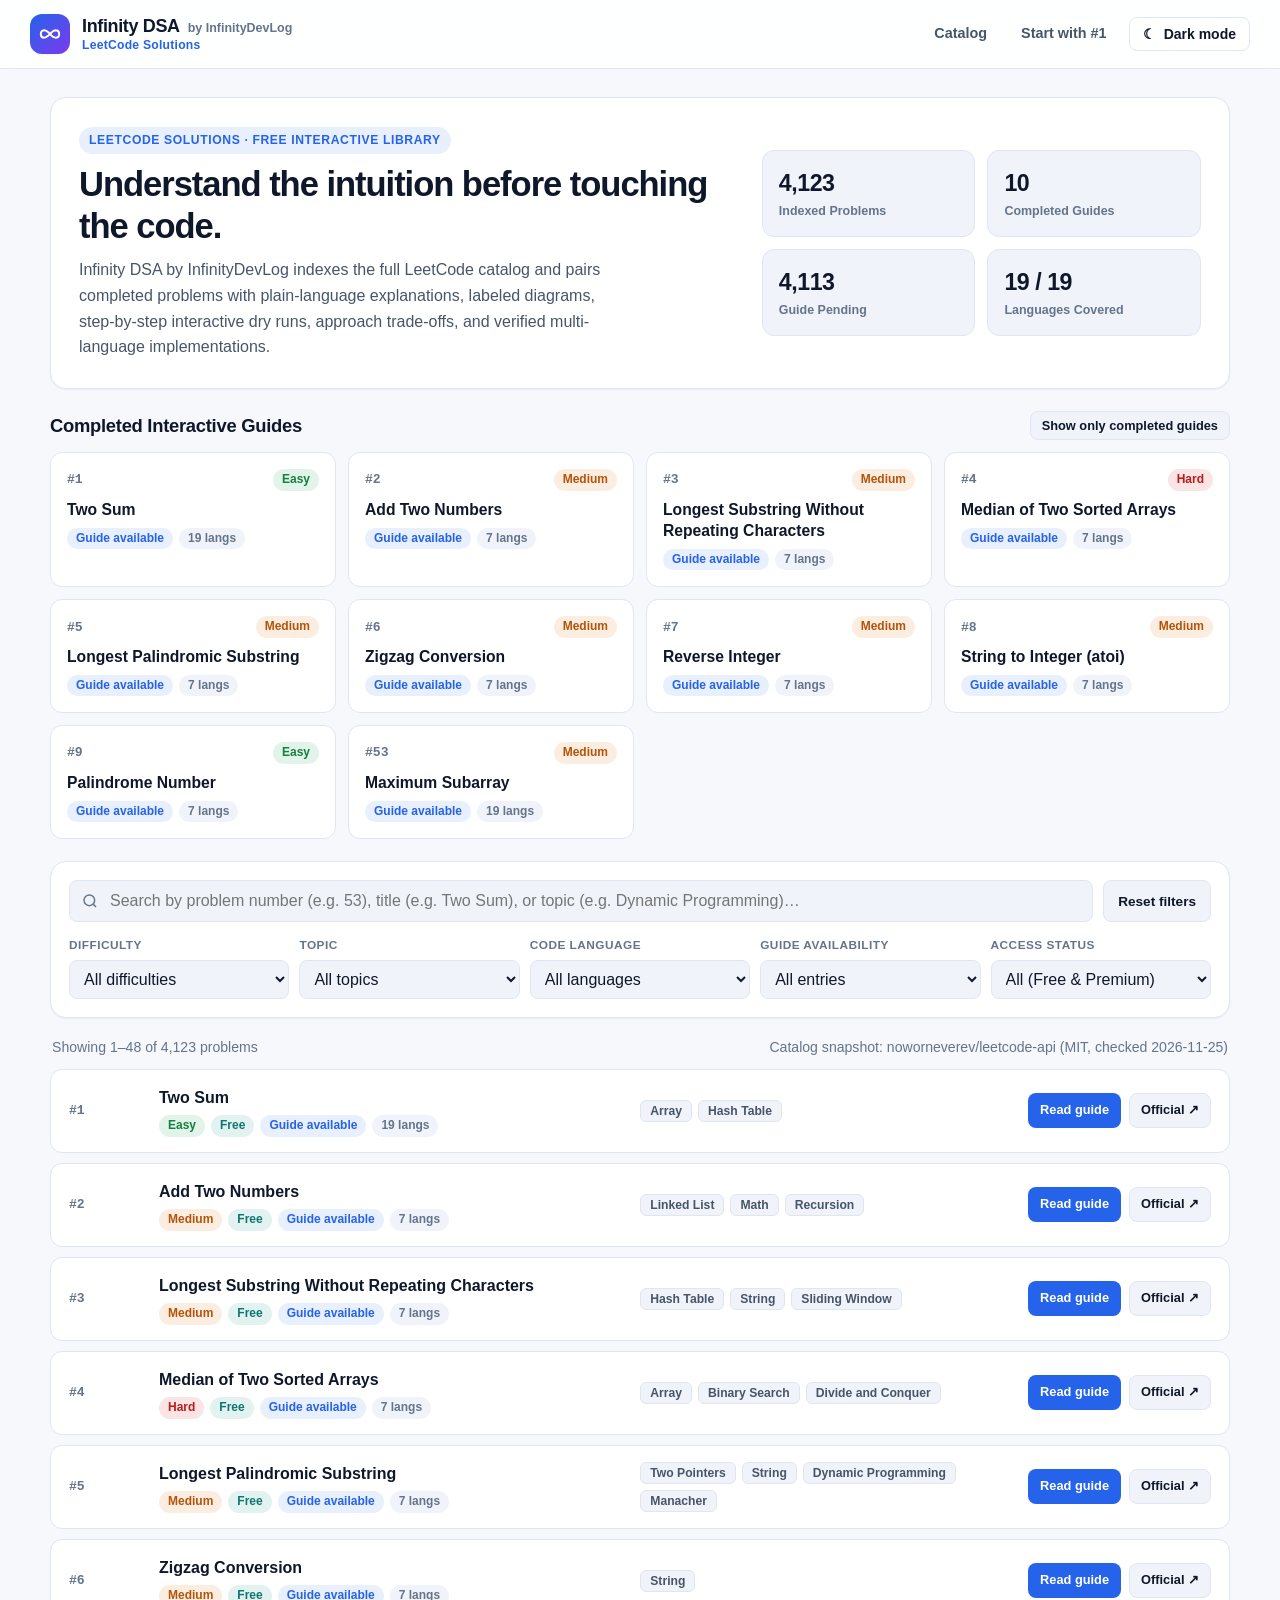
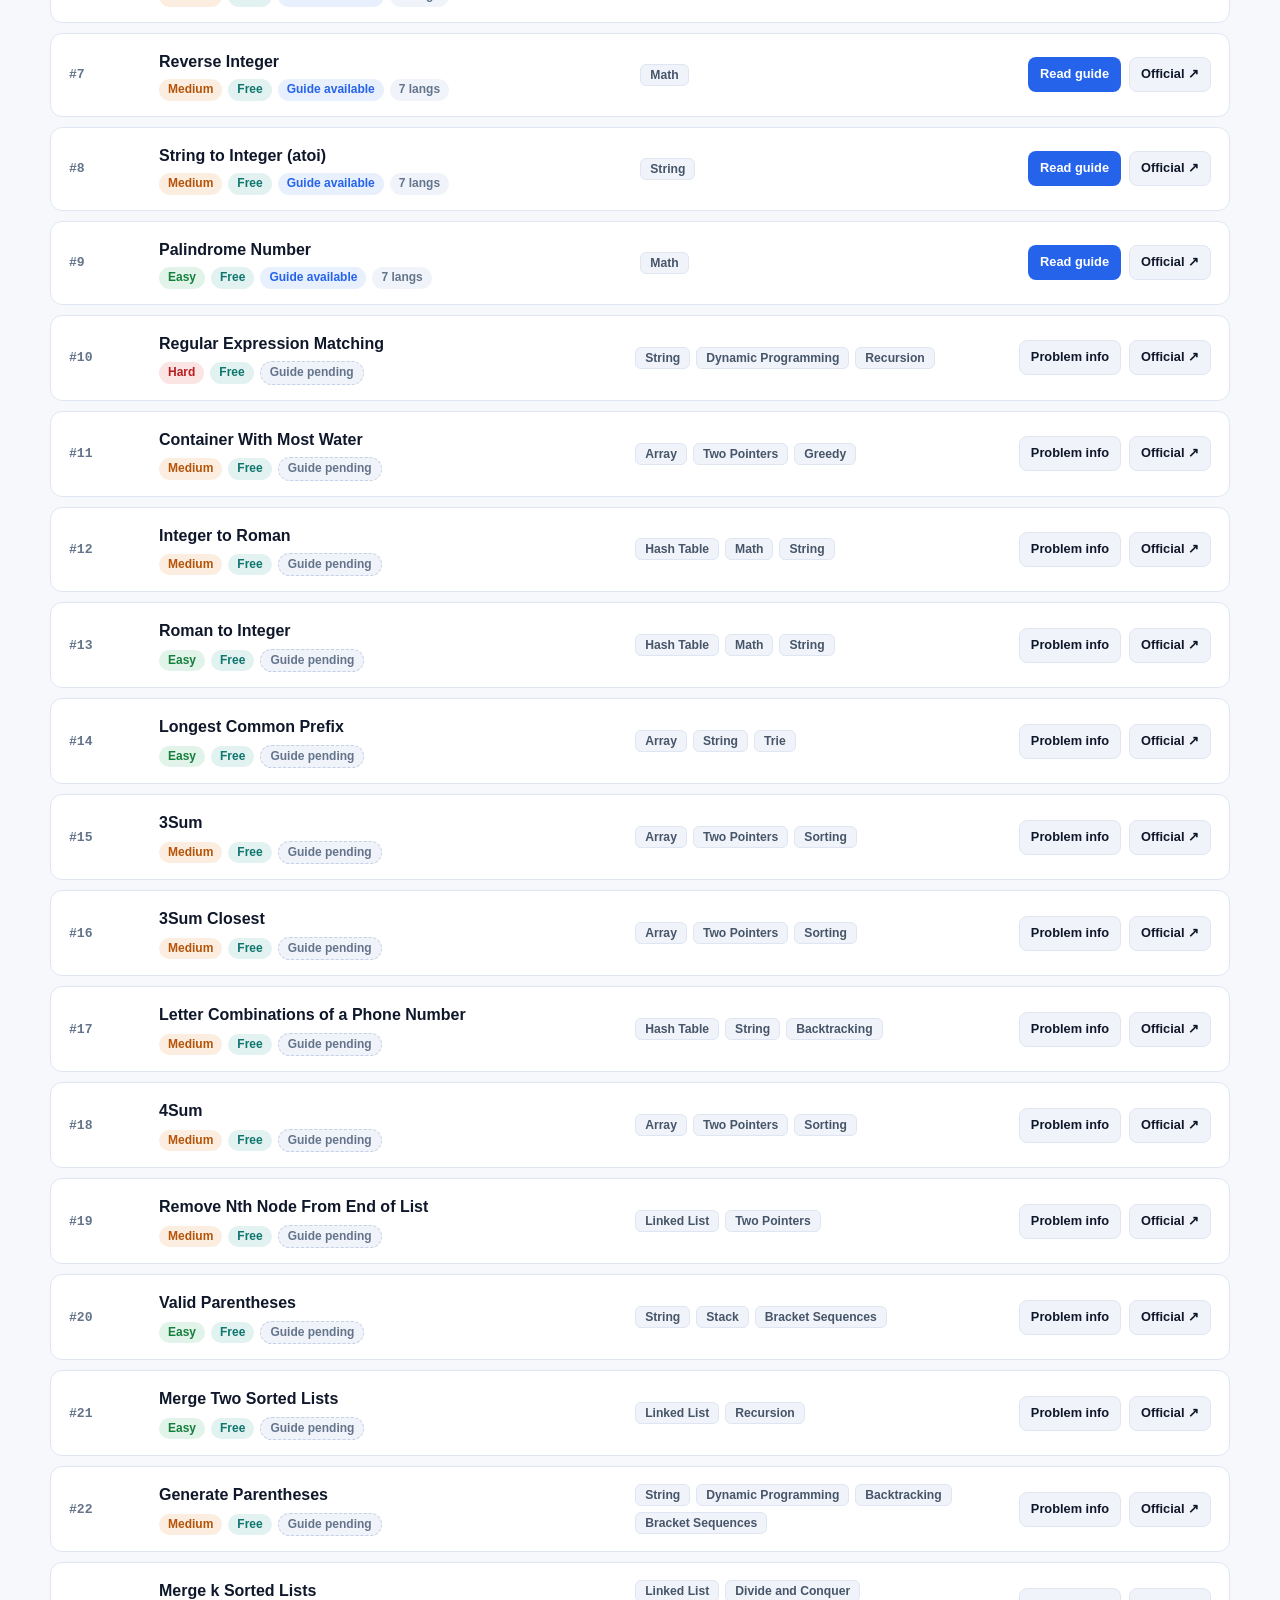
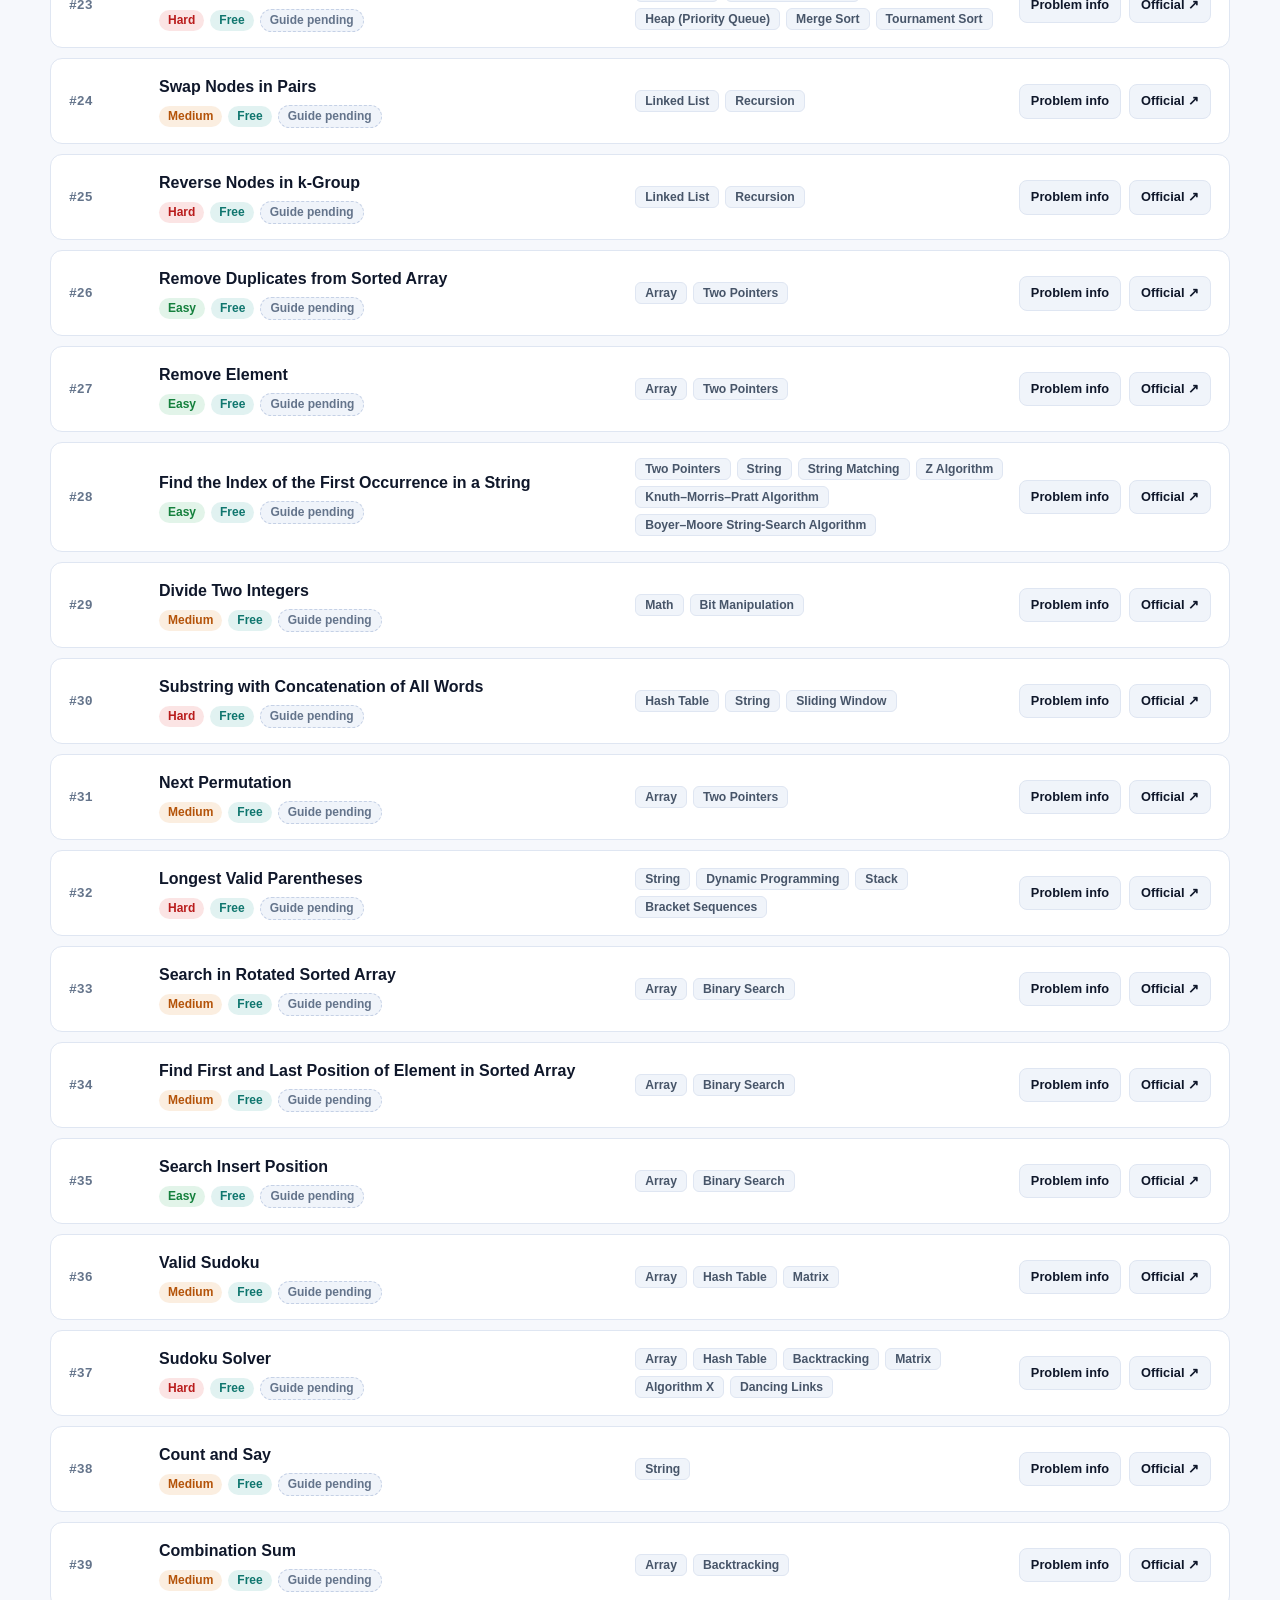
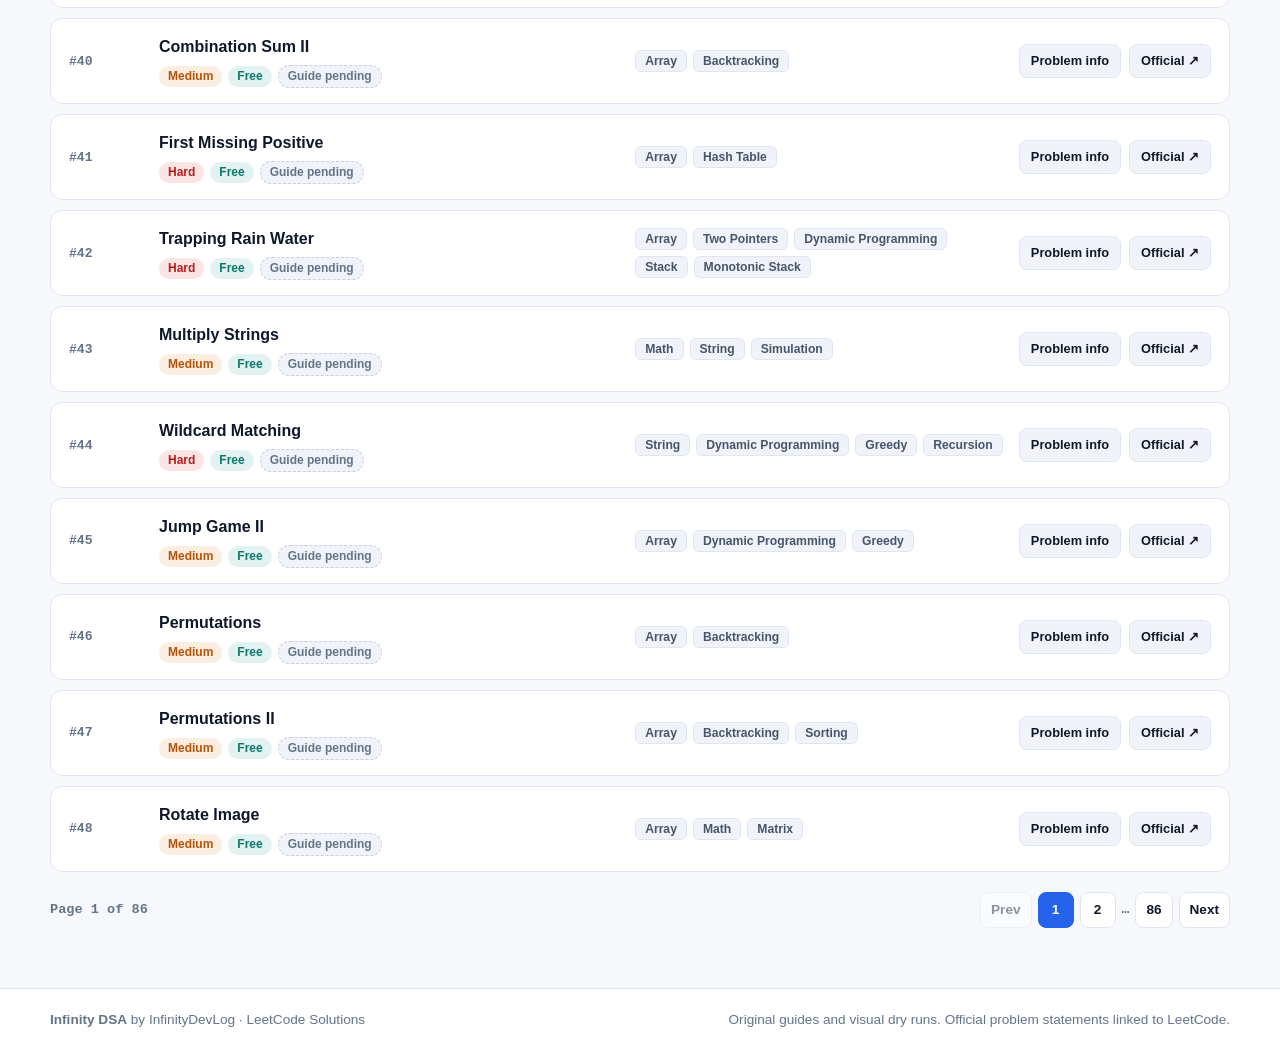
==== index.html @ 963122bb "Build Infinity DSA LeetCode guide library with 4,123-problem catalog and 10 interactive guides" ====
<!DOCTYPE html>
<html lang="en">
<head>
  <meta charset="UTF-8">
  <meta name="viewport" content="width=device-width, initial-scale=1.0">
  <title>Infinity DSA — LeetCode Solutions by InfinityDevLog</title>
  <meta name="description" content="Infinity DSA by InfinityDevLog — A free library of LeetCode Solutions, visual algorithm dry runs, approach comparisons, and multi-language code guides.">
  <meta name="author" content="InfinityDevLog">
  <link rel="icon" type="image/svg+xml" href="data:image/svg+xml,%3Csvg xmlns='http://www.w3.org/2000/svg' viewBox='0 0 24 24' fill='none' stroke='%232563eb' stroke-width='2.4'%3E%3Cpath d='M18.178 8c5.096 0 5.096 8 0 8-5.095 0-7.133-8-12.739-8-4.585 0-4.585 8 0 8 5.606 0 7.644-8 12.74-8z'/%3E%3C/svg%3E">
  <link rel="stylesheet" href="css/styles.css">
  <script src="js/theme.js"></script>
</head>
<body>
  <header class="site-header">
    <div class="container header-inner">
      <a class="brand" href="index.html" aria-label="Infinity DSA Home">
        <span class="brand-mark" aria-hidden="true">
          <svg width="22" height="22" viewBox="0 0 24 24" fill="none" stroke="currentColor" stroke-width="2.2" stroke-linecap="round" stroke-linejoin="round">
            <path d="M18.178 8c5.096 0 5.096 8 0 8-5.095 0-7.133-8-12.739-8-4.585 0-4.585 8 0 8 5.606 0 7.644-8 12.74-8z"></path>
          </svg>
        </span>
        <span class="brand-text">
          <span class="brand-title-row">
            <span class="brand-name">Infinity DSA</span>
            <span class="brand-credit">by InfinityDevLog</span>
          </span>
          <span class="brand-subtitle">LeetCode Solutions</span>
        </span>
      </a>

      <div class="header-actions">
        <a class="nav-link" href="#catalog">Catalog</a>
        <a class="nav-link" href="problem.html?slug=two-sum">Start with #1</a>
        <button id="themeToggle" class="icon-btn" type="button" aria-label="Toggle light or dark mode" aria-pressed="false">
          <span data-theme-icon aria-hidden="true">☾</span>
          <span data-theme-label>Dark mode</span>
        </button>
      </div>
    </div>
  </header>

  <main class="main-content">
    <div class="container">
      <section class="hero" aria-label="Library overview">
        <div>
          <span class="hero-eyebrow">LeetCode Solutions · Free Interactive Library</span>
          <h1>Understand the intuition before touching the code.</h1>
          <p>
            Infinity DSA by InfinityDevLog indexes the full LeetCode catalog and pairs completed problems with plain-language explanations, labeled diagrams, step-by-step interactive dry runs, approach trade-offs, and verified multi-language implementations.
          </p>
        </div>
        <div class="stats-grid" id="statsGrid">
          <div class="stat-card">
            <span class="stat-value" id="statTotal">—</span>
            <span class="stat-label">Indexed Problems</span>
          </div>
          <div class="stat-card">
            <span class="stat-value" id="statCompleted">—</span>
            <span class="stat-label">Completed Guides</span>
          </div>
          <div class="stat-card">
            <span class="stat-value" id="statPending">—</span>
            <span class="stat-label">Guide Pending</span>
          </div>
          <div class="stat-card">
            <span class="stat-value" id="statLanguages">—</span>
            <span class="stat-label">Languages Covered</span>
          </div>
        </div>
      </section>

      <section class="featured-section" id="featuredSection" hidden>
        <div class="section-header">
          <h2>Completed Interactive Guides</h2>
          <button type="button" class="btn btn-secondary btn-sm" id="filterAvailableBtn">Show only completed guides</button>
        </div>
        <div class="featured-grid" id="featuredGrid"></div>
      </section>

      <section id="catalog" aria-label="Problem catalog">
        <div class="toolbar">
          <div class="search-row">
            <div class="search-box">
              <span class="search-icon" aria-hidden="true">
                <svg width="16" height="16" viewBox="0 0 24 24" fill="none" stroke="currentColor" stroke-width="2.2">
                  <circle cx="11" cy="11" r="8"></circle>
                  <path d="m21 21-4.3-4.3"></path>
                </svg>
              </span>
              <input
                id="searchInput"
                type="search"
                placeholder="Search by problem number (e.g. 53), title (e.g. Two Sum), or topic (e.g. Dynamic Programming)…"
                aria-label="Search problems by number, title, or topic"
              >
            </div>
            <button type="button" id="resetFiltersBtn" class="btn btn-secondary">Reset filters</button>
          </div>

          <div class="filters-grid">
            <div class="filter-field">
              <label for="difficultyFilter">Difficulty</label>
              <select id="difficultyFilter">
                <option value="all">All difficulties</option>
                <option value="Easy">Easy</option>
                <option value="Medium">Medium</option>
                <option value="Hard">Hard</option>
                <option value="unknown">Unknown</option>
              </select>
            </div>

            <div class="filter-field">
              <label for="topicFilter">Topic</label>
              <select id="topicFilter">
                <option value="all">All topics</option>
              </select>
            </div>

            <div class="filter-field">
              <label for="languageFilter">Code Language</label>
              <select id="languageFilter">
                <option value="all">All languages</option>
              </select>
            </div>

            <div class="filter-field">
              <label for="statusFilter">Guide Availability</label>
              <select id="statusFilter">
                <option value="all">All entries</option>
                <option value="available">Guide available</option>
                <option value="pending">Guide pending</option>
              </select>
            </div>

            <div class="filter-field">
              <label for="accessFilter">Access Status</label>
              <select id="accessFilter">
                <option value="all">All (Free &amp; Premium)</option>
                <option value="Free">Free</option>
                <option value="Premium">Premium</option>
                <option value="unknown">Unknown</option>
              </select>
            </div>
          </div>
        </div>

        <div class="results-meta">
          <span id="resultsCount">Loading problem catalog…</span>
          <span id="catalogProvenance"></span>
        </div>

        <div id="catalogList" class="catalog-list"></div>
        <div id="pagination" class="pagination"></div>
      </section>
    </div>
  </main>

  <footer class="site-footer">
    <div class="container footer-inner">
      <span><strong>Infinity DSA</strong> by InfinityDevLog · LeetCode Solutions</span>
      <span id="footerSourceNote">Original guides and visual dry runs. Official problem statements linked to LeetCode.</span>
    </div>
  </footer>

  <script src="js/catalog.js"></script>
</body>
</html>
---- css/styles.css ----
/* Infinity DSA — LeetCode Solutions by InfinityDevLog */
:root {
  color-scheme: light;
  --bg: #f6f8fc;
  --surface: #ffffff;
  --surface-alt: #f0f4fa;
  --surface-elevated: #ffffff;
  --border: #dfe6f2;
  --border-strong: #c5d1e6;
  --text: #0f172a;
  --text-secondary: #475569;
  --muted: #64748b;
  --accent: #2563eb;
  --accent-hover: #1d4ed8;
  --accent-soft: rgba(37, 99, 235, 0.1);
  --accent-2: #7c3aed;
  --easy: #15803d;
  --easy-bg: rgba(22, 163, 74, 0.12);
  --medium: #b45309;
  --medium-bg: rgba(217, 119, 6, 0.12);
  --hard: #b91c1c;
  --hard-bg: rgba(220, 38, 38, 0.12);
  --premium: #9333ea;
  --premium-bg: rgba(147, 51, 234, 0.12);
  --free: #0f766e;
  --free-bg: rgba(13, 148, 136, 0.12);
  --code-bg: #0f172a;
  --code-text: #e2e8f0;
  --code-border: #1e293b;
  --shadow-sm: 0 1px 2px rgba(15, 23, 42, 0.05);
  --shadow-md: 0 10px 28px rgba(15, 23, 42, 0.08);
  --radius-sm: 8px;
  --radius-md: 12px;
  --radius-lg: 16px;
  --font-sans: "Inter", -apple-system, BlinkMacSystemFont, "Segoe UI", Roboto, sans-serif;
  --font-mono: "JetBrains Mono", "Fira Code", ui-monospace, SFMono-Regular, Menlo, Consolas, monospace;
}

[data-theme="dark"] {
  color-scheme: dark;
  --bg: #0b1120;
  --surface: #111827;
  --surface-alt: #182235;
  --surface-elevated: #1e293b;
  --border: #25324a;
  --border-strong: #374969;
  --text: #f1f5f9;
  --text-secondary: #cbd5e1;
  --muted: #94a3b8;
  --accent: #60a5fa;
  --accent-hover: #93c5fd;
  --accent-soft: rgba(96, 165, 250, 0.14);
  --accent-2: #a78bfa;
  --easy: #4ade80;
  --easy-bg: rgba(74, 222, 128, 0.14);
  --medium: #fbbf24;
  --medium-bg: rgba(251, 191, 36, 0.14);
  --hard: #f87171;
  --hard-bg: rgba(248, 113, 113, 0.14);
  --premium: #c084fc;
  --premium-bg: rgba(192, 132, 252, 0.15);
  --free: #2dd4bf;
  --free-bg: rgba(45, 212, 191, 0.14);
  --code-bg: #070b14;
  --code-text: #e2e8f0;
  --code-border: #1e293b;
  --shadow-sm: 0 1px 2px rgba(0, 0, 0, 0.28);
  --shadow-md: 0 12px 32px rgba(0, 0, 0, 0.45);
}

*,
*::before,
*::after {
  box-sizing: border-box;
}

html {
  scroll-behavior: smooth;
}

body {
  margin: 0;
  font-family: var(--font-sans);
  background: var(--bg);
  color: var(--text);
  line-height: 1.6;
  -webkit-font-smoothing: antialiased;
  min-height: 100vh;
  display: flex;
  flex-direction: column;
}

a {
  color: var(--accent);
  text-decoration: none;
}

a:hover {
  text-decoration: underline;
}

button,
input,
select {
  font-family: inherit;
  font-size: inherit;
  color: inherit;
}

button {
  cursor: pointer;
}

:focus-visible {
  outline: 2px solid var(--accent);
  outline-offset: 2px;
}

.container {
  width: 100%;
  max-width: 1220px;
  margin: 0 auto;
  padding: 0 20px;
}

/* Header */
.site-header {
  position: sticky;
  top: 0;
  z-index: 40;
  background: color-mix(in srgb, var(--surface) 88%, transparent);
  backdrop-filter: blur(12px);
  border-bottom: 1px solid var(--border);
}

.header-inner {
  display: flex;
  align-items: center;
  justify-content: space-between;
  gap: 16px;
  min-height: 68px;
  padding: 10px 0;
}

.brand {
  display: inline-flex;
  align-items: center;
  gap: 12px;
  color: var(--text);
  text-decoration: none;
}

.brand:hover {
  text-decoration: none;
}

.brand-mark {
  width: 40px;
  height: 40px;
  border-radius: 12px;
  background: linear-gradient(135deg, var(--accent), var(--accent-2));
  color: #fff;
  display: grid;
  place-items: center;
  flex-shrink: 0;
  box-shadow: var(--shadow-sm);
}

.brand-text {
  display: flex;
  flex-direction: column;
  line-height: 1.2;
}

.brand-title-row {
  display: flex;
  align-items: baseline;
  gap: 8px;
  flex-wrap: wrap;
}

.brand-name {
  font-size: 1.125rem;
  font-weight: 800;
  letter-spacing: -0.02em;
}

.brand-credit {
  font-size: 0.78rem;
  font-weight: 600;
  color: var(--muted);
}

.brand-subtitle {
  font-size: 0.76rem;
  font-weight: 600;
  color: var(--accent);
  letter-spacing: 0.02em;
}

.header-actions {
  display: flex;
  align-items: center;
  gap: 10px;
}

.nav-link {
  padding: 8px 12px;
  border-radius: var(--radius-sm);
  color: var(--text-secondary);
  font-weight: 600;
  font-size: 0.9rem;
}

.nav-link:hover {
  background: var(--surface-alt);
  text-decoration: none;
  color: var(--text);
}

.icon-btn {
  display: inline-flex;
  align-items: center;
  gap: 8px;
  padding: 8px 13px;
  border-radius: var(--radius-sm);
  border: 1px solid var(--border);
  background: var(--surface);
  color: var(--text);
  font-size: 0.875rem;
  font-weight: 600;
  transition: background 0.15s ease, border-color 0.15s ease;
}

.icon-btn:hover {
  background: var(--surface-alt);
  border-color: var(--border-strong);
}

/* Main */
.main-content {
  flex: 1;
  padding: 28px 0 60px;
}

/* Hero */
.hero {
  background: var(--surface);
  border: 1px solid var(--border);
  border-radius: var(--radius-lg);
  padding: 28px;
  box-shadow: var(--shadow-sm);
  margin-bottom: 22px;
  display: grid;
  grid-template-columns: 1.5fr 1fr;
  gap: 24px;
  align-items: center;
}

.hero-eyebrow {
  display: inline-flex;
  align-items: center;
  gap: 8px;
  padding: 4px 10px;
  border-radius: 999px;
  background: var(--accent-soft);
  color: var(--accent);
  font-size: 0.76rem;
  font-weight: 700;
  text-transform: uppercase;
  letter-spacing: 0.05em;
  margin-bottom: 10px;
}

.hero h1 {
  margin: 0 0 10px;
  font-size: clamp(1.6rem, 2.7vw, 2.25rem);
  line-height: 1.2;
  letter-spacing: -0.03em;
}

.hero p {
  margin: 0;
  color: var(--text-secondary);
  max-width: 62ch;
}

.stats-grid {
  display: grid;
  grid-template-columns: repeat(2, minmax(0, 1fr));
  gap: 12px;
}

.stat-card {
  background: var(--surface-alt);
  border: 1px solid var(--border);
  border-radius: var(--radius-md);
  padding: 14px 16px;
}

.stat-value {
  display: block;
  font-size: 1.45rem;
  font-weight: 800;
  letter-spacing: -0.02em;
  color: var(--text);
}

.stat-label {
  display: block;
  font-size: 0.78rem;
  color: var(--muted);
  font-weight: 600;
}

/* Featured completed guides strip */
.featured-section {
  margin-bottom: 22px;
}

.section-header {
  display: flex;
  align-items: center;
  justify-content: space-between;
  gap: 12px;
  margin-bottom: 12px;
  flex-wrap: wrap;
}

.section-header h2 {
  margin: 0;
  font-size: 1.15rem;
  letter-spacing: -0.015em;
}

.featured-grid {
  display: grid;
  grid-template-columns: repeat(auto-fill, minmax(250px, 1fr));
  gap: 12px;
}

.featured-card {
  display: flex;
  flex-direction: column;
  gap: 8px;
  background: var(--surface);
  border: 1px solid var(--border);
  border-radius: var(--radius-md);
  padding: 16px;
  color: var(--text);
  text-decoration: none;
  transition: transform 0.14s ease, border-color 0.14s ease, box-shadow 0.14s ease;
}

.featured-card:hover {
  transform: translateY(-2px);
  border-color: var(--accent);
  box-shadow: var(--shadow-md);
  text-decoration: none;
}

.featured-top {
  display: flex;
  align-items: center;
  justify-content: space-between;
  gap: 8px;
}

.problem-num {
  font-family: var(--font-mono);
  font-size: 0.82rem;
  font-weight: 700;
  color: var(--muted);
}

.featured-title {
  font-weight: 700;
  font-size: 0.98rem;
  line-height: 1.35;
}

/* Filter Toolbar */
.toolbar {
  background: var(--surface);
  border: 1px solid var(--border);
  border-radius: var(--radius-lg);
  padding: 18px;
  box-shadow: var(--shadow-sm);
  margin-bottom: 18px;
}

.search-row {
  display: grid;
  grid-template-columns: 1fr auto;
  gap: 10px;
  margin-bottom: 14px;
}

.search-box {
  position: relative;
  display: flex;
  align-items: center;
}

.search-icon {
  position: absolute;
  left: 13px;
  color: var(--muted);
  pointer-events: none;
  display: flex;
}

.search-box input {
  width: 100%;
  padding: 11px 14px 11px 40px;
  border-radius: var(--radius-sm);
  border: 1px solid var(--border);
  background: var(--surface-alt);
  outline: none;
  transition: border-color 0.15s ease, box-shadow 0.15s ease;
}

.search-box input:focus {
  border-color: var(--accent);
  box-shadow: 0 0 0 3px var(--accent-soft);
  background: var(--surface);
}

.filters-grid {
  display: grid;
  grid-template-columns: repeat(5, minmax(0, 1fr));
  gap: 10px;
}

.filter-field {
  display: flex;
  flex-direction: column;
  gap: 5px;
}

.filter-field label {
  font-size: 0.74rem;
  font-weight: 700;
  text-transform: uppercase;
  letter-spacing: 0.04em;
  color: var(--muted);
}

.filter-field select {
  width: 100%;
  padding: 9px 10px;
  border-radius: var(--radius-sm);
  border: 1px solid var(--border);
  background: var(--surface-alt);
}

.results-meta {
  display: flex;
  align-items: center;
  justify-content: space-between;
  gap: 12px;
  margin: 14px 2px 10px;
  font-size: 0.88rem;
  color: var(--muted);
  flex-wrap: wrap;
}

/* Catalog Table / Cards */
.catalog-list {
  display: flex;
  flex-direction: column;
  gap: 10px;
}

.problem-row {
  background: var(--surface);
  border: 1px solid var(--border);
  border-radius: var(--radius-md);
  padding: 15px 18px;
  display: grid;
  grid-template-columns: 76px minmax(0, 1.5fr) minmax(0, 1.2fr) auto;
  align-items: center;
  gap: 14px;
  transition: border-color 0.14s ease, box-shadow 0.14s ease;
}

.problem-row:hover {
  border-color: var(--border-strong);
  box-shadow: var(--shadow-sm);
}

.problem-main {
  display: flex;
  flex-direction: column;
  gap: 5px;
  min-width: 0;
}

.problem-title-link {
  font-weight: 700;
  font-size: 1rem;
  color: var(--text);
  word-break: break-word;
}

.problem-title-link:hover {
  color: var(--accent);
}

.badge-row {
  display: flex;
  flex-wrap: wrap;
  align-items: center;
  gap: 6px;
}

.badge {
  display: inline-flex;
  align-items: center;
  gap: 4px;
  padding: 2px 9px;
  border-radius: 999px;
  font-size: 0.75rem;
  font-weight: 700;
  line-height: 1.45;
  white-space: nowrap;
}

.badge-easy {
  color: var(--easy);
  background: var(--easy-bg);
}

.badge-medium {
  color: var(--medium);
  background: var(--medium-bg);
}

.badge-hard {
  color: var(--hard);
  background: var(--hard-bg);
}

.badge-unknown {
  color: var(--muted);
  background: var(--surface-alt);
}

.badge-free {
  color: var(--free);
  background: var(--free-bg);
}

.badge-premium {
  color: var(--premium);
  background: var(--premium-bg);
}

.badge-available {
  color: var(--accent);
  background: var(--accent-soft);
}

.badge-pending {
  color: var(--muted);
  background: var(--surface-alt);
  border: 1px dashed var(--border-strong);
}

.topic-list {
  display: flex;
  flex-wrap: wrap;
  gap: 6px;
}

.topic-chip {
  padding: 3px 9px;
  border-radius: 6px;
  background: var(--surface-alt);
  border: 1px solid var(--border);
  color: var(--text-secondary);
  font-size: 0.76rem;
  font-weight: 600;
  cursor: pointer;
  transition: border-color 0.12s ease, color 0.12s ease;
}

.topic-chip:hover {
  border-color: var(--accent);
  color: var(--accent);
}

.row-actions {
  display: flex;
  align-items: center;
  gap: 8px;
  flex-wrap: wrap;
  justify-content: flex-end;
}

.btn {
  display: inline-flex;
  align-items: center;
  justify-content: center;
  gap: 6px;
  padding: 8px 14px;
  border-radius: var(--radius-sm);
  border: 1px solid transparent;
  font-size: 0.85rem;
  font-weight: 700;
  text-decoration: none;
  transition: background 0.14s ease, border-color 0.14s ease, transform 0.1s ease;
}

.btn:hover {
  text-decoration: none;
}

.btn-primary {
  background: var(--accent);
  color: #fff;
}

.btn-primary:hover {
  background: var(--accent-hover);
}

.btn-secondary {
  background: var(--surface-alt);
  border-color: var(--border);
  color: var(--text);
}

.btn-secondary:hover {
  border-color: var(--border-strong);
  background: var(--surface);
}

.btn-sm {
  padding: 6px 11px;
  font-size: 0.8rem;
}

/* Pagination */
.pagination {
  margin-top: 20px;
  display: flex;
  align-items: center;
  justify-content: space-between;
  gap: 12px;
  flex-wrap: wrap;
}

.page-buttons {
  display: flex;
  align-items: center;
  gap: 6px;
  flex-wrap: wrap;
}

.page-btn {
  min-width: 36px;
  height: 36px;
  padding: 0 10px;
  border-radius: var(--radius-sm);
  border: 1px solid var(--border);
  background: var(--surface);
  font-weight: 700;
  font-size: 0.85rem;
}

.page-btn:hover:not(:disabled) {
  border-color: var(--accent);
  color: var(--accent);
}

.page-btn.active {
  background: var(--accent);
  border-color: var(--accent);
  color: #fff;
}

.page-btn:disabled {
  opacity: 0.45;
  cursor: not-allowed;
}

/* Problem Guide Page */
.breadcrumbs {
  display: flex;
  align-items: center;
  gap: 8px;
  font-size: 0.86rem;
  color: var(--muted);
  margin-bottom: 16px;
  flex-wrap: wrap;
}

.guide-hero {
  background: var(--surface);
  border: 1px solid var(--border);
  border-radius: var(--radius-lg);
  padding: 24px 26px;
  box-shadow: var(--shadow-sm);
  margin-bottom: 20px;
}

.guide-hero-top {
  display: flex;
  align-items: flex-start;
  justify-content: space-between;
  gap: 16px;
  flex-wrap: wrap;
}

.guide-hero h1 {
  margin: 6px 0 10px;
  font-size: clamp(1.5rem, 2.5vw, 2.05rem);
  letter-spacing: -0.025em;
  line-height: 1.25;
}

.guide-hero-actions {
  display: flex;
  align-items: center;
  gap: 10px;
  flex-wrap: wrap;
}

.guide-toc {
  display: flex;
  flex-wrap: wrap;
  gap: 8px;
  margin-top: 18px;
  padding-top: 16px;
  border-top: 1px solid var(--border);
}

.toc-pill {
  padding: 6px 12px;
  border-radius: 999px;
  background: var(--surface-alt);
  border: 1px solid var(--border);
  color: var(--text-secondary);
  font-size: 0.82rem;
  font-weight: 700;
}

.toc-pill:hover {
  border-color: var(--accent);
  color: var(--accent);
  text-decoration: none;
}

.guide-card {
  background: var(--surface);
  border: 1px solid var(--border);
  border-radius: var(--radius-lg);
  padding: 24px 26px;
  box-shadow: var(--shadow-sm);
  margin-bottom: 20px;
}

.guide-card h2 {
  margin: 0 0 14px;
  font-size: 1.3rem;
  letter-spacing: -0.02em;
}

.guide-card h3 {
  margin: 18px 0 8px;
  font-size: 1.04rem;
}

.two-col {
  display: grid;
  grid-template-columns: repeat(2, minmax(0, 1fr));
  gap: 14px;
  margin-top: 14px;
}

.info-box {
  background: var(--surface-alt);
  border: 1px solid var(--border);
  border-radius: var(--radius-md);
  padding: 15px 17px;
}

.info-box h4 {
  margin: 0 0 6px;
  font-size: 0.88rem;
  text-transform: uppercase;
  letter-spacing: 0.04em;
  color: var(--accent);
}

.glossary-grid {
  display: grid;
  grid-template-columns: repeat(auto-fill, minmax(230px, 1fr));
  gap: 10px;
  margin-top: 10px;
}

.glossary-item {
  background: var(--surface-alt);
  border: 1px solid var(--border);
  border-radius: var(--radius-sm);
  padding: 11px 13px;
}

.glossary-item strong {
  display: block;
  margin-bottom: 3px;
  color: var(--text);
}

.glossary-item span {
  font-size: 0.88rem;
  color: var(--text-secondary);
}

.example-box {
  background: var(--surface-alt);
  border: 1px solid var(--border);
  border-left: 4px solid var(--accent);
  border-radius: var(--radius-md);
  padding: 16px 18px;
  margin-top: 14px;
}

.example-box.edge {
  border-left-color: var(--accent-2);
}

.mono-io {
  font-family: var(--font-mono);
  font-size: 0.86rem;
  background: var(--surface);
  border: 1px solid var(--border);
  border-radius: var(--radius-sm);
  padding: 10px 12px;
  margin: 8px 0;
  overflow-x: auto;
  white-space: pre-wrap;
}

/* Diagram Stage */
.diagram-stage {
  background: var(--surface-alt);
  border: 1px solid var(--border);
  border-radius: var(--radius-md);
  padding: 18px;
  margin-top: 14px;
}

.diagram-array-row {
  display: flex;
  flex-wrap: wrap;
  gap: 10px;
  align-items: flex-end;
  justify-content: flex-start;
  padding: 8px 0;
}

.cell-wrap {
  display: flex;
  flex-direction: column;
  align-items: center;
  gap: 5px;
  min-width: 56px;
}

.cell-pointers {
  display: flex;
  gap: 4px;
  min-height: 20px;
  flex-wrap: wrap;
  justify-content: center;
}

.pointer-tag {
  padding: 1px 6px;
  border-radius: 5px;
  font-family: var(--font-mono);
  font-size: 0.72rem;
  font-weight: 700;
  background: var(--accent);
  color: #fff;
}

.cell-box {
  min-width: 56px;
  padding: 10px 12px;
  border-radius: var(--radius-sm);
  border: 2px solid var(--border-strong);
  background: var(--surface);
  text-align: center;
  font-family: var(--font-mono);
  font-weight: 700;
  font-size: 1rem;
  transition: transform 0.15s ease, border-color 0.15s ease, background 0.15s ease;
}

.cell-box.state-active {
  border-color: var(--accent);
  background: var(--accent-soft);
}

.cell-box.state-match {
  border-color: var(--easy);
  background: var(--easy-bg);
}

.cell-box.state-window {
  border-color: var(--medium);
  background: var(--medium-bg);
}

.cell-box.state-skip {
  opacity: 0.55;
}

.cell-index {
  font-family: var(--font-mono);
  font-size: 0.73rem;
  color: var(--muted);
}

.cell-label {
  font-size: 0.72rem;
  color: var(--text-secondary);
  font-weight: 600;
}

/* Linked List & Grid & Graph Diagrams */
.ll-row {
  display: flex;
  flex-wrap: wrap;
  align-items: center;
  gap: 8px;
  padding: 8px 0;
}

.ll-arrow {
  font-family: var(--font-mono);
  font-weight: 800;
  color: var(--muted);
}

.grid-table {
  border-collapse: collapse;
  margin: 8px 0;
}

.grid-table td {
  width: 44px;
  height: 44px;
  text-align: center;
  font-family: var(--font-mono);
  font-weight: 700;
  border: 1px solid var(--border-strong);
  background: var(--surface);
}

.grid-table td.state-active {
  background: var(--accent-soft);
  border-color: var(--accent);
}

.grid-table td.state-match {
  background: var(--easy-bg);
  border-color: var(--easy);
}

.svg-diagram {
  width: 100%;
  max-width: 680px;
  height: auto;
  display: block;
}

.aux-panel {
  margin-top: 14px;
  padding-top: 12px;
  border-top: 1px dashed var(--border-strong);
}

.aux-title {
  font-size: 0.78rem;
  font-weight: 700;
  text-transform: uppercase;
  letter-spacing: 0.04em;
  color: var(--muted);
  margin-bottom: 8px;
}

.aux-entries {
  display: flex;
  flex-wrap: wrap;
  gap: 8px;
}

.aux-chip {
  padding: 5px 10px;
  border-radius: 8px;
  border: 1px solid var(--border-strong);
  background: var(--surface);
  font-family: var(--font-mono);
  font-size: 0.82rem;
}

.aux-chip.highlight {
  border-color: var(--easy);
  background: var(--easy-bg);
}

.diagram-caption {
  margin: 12px 0 0;
  font-size: 0.9rem;
  color: var(--text-secondary);
  font-weight: 600;
}

/* Dry Run Controls */
.dryrun-controls {
  display: flex;
  align-items: center;
  justify-content: space-between;
  gap: 12px;
  flex-wrap: wrap;
  margin-bottom: 12px;
}

.dryrun-buttons {
  display: flex;
  align-items: center;
  gap: 8px;
}

.step-indicator {
  font-family: var(--font-mono);
  font-size: 0.85rem;
  font-weight: 700;
  color: var(--muted);
}

.step-description {
  margin-top: 12px;
  padding: 13px 15px;
  border-radius: var(--radius-sm);
  background: var(--surface);
  border: 1px solid var(--border);
}

.step-description strong {
  display: block;
  margin-bottom: 4px;
}

/* Comparison Table & Approaches */
.table-scroll {
  overflow-x: auto;
  margin-bottom: 18px;
}

.compare-table {
  width: 100%;
  border-collapse: collapse;
  font-size: 0.9rem;
}

.compare-table th,
.compare-table td {
  text-align: left;
  padding: 11px 12px;
  border-bottom: 1px solid var(--border);
  vertical-align: top;
}

.compare-table th {
  font-size: 0.78rem;
  text-transform: uppercase;
  letter-spacing: 0.04em;
  color: var(--muted);
  background: var(--surface-alt);
}

.approach-tabs {
  display: flex;
  flex-wrap: wrap;
  gap: 8px;
  margin-bottom: 16px;
}

.approach-tab {
  padding: 8px 13px;
  border-radius: var(--radius-sm);
  border: 1px solid var(--border);
  background: var(--surface-alt);
  font-weight: 700;
  font-size: 0.86rem;
  display: inline-flex;
  align-items: center;
  gap: 6px;
}

.approach-tab.active {
  background: var(--accent);
  border-color: var(--accent);
  color: #fff;
}

.approach-panel {
  border: 1px solid var(--border);
  border-radius: var(--radius-md);
  padding: 18px;
  background: var(--surface-alt);
}

.complexity-strip {
  display: grid;
  grid-template-columns: repeat(auto-fit, minmax(190px, 1fr));
  gap: 10px;
  margin: 14px 0;
}

.complexity-box {
  background: var(--surface);
  border: 1px solid var(--border);
  border-radius: var(--radius-sm);
  padding: 10px 12px;
}

.complexity-box small {
  display: block;
  font-size: 0.72rem;
  text-transform: uppercase;
  color: var(--muted);
  font-weight: 700;
}

.complexity-box strong {
  font-family: var(--font-mono);
  font-size: 0.95rem;
}

/* Code & Language Selector */
.lang-grid {
  display: flex;
  flex-wrap: wrap;
  gap: 6px;
  margin: 12px 0;
}

.lang-pill {
  padding: 6px 10px;
  border-radius: 8px;
  border: 1px solid var(--border);
  background: var(--surface);
  font-size: 0.8rem;
  font-weight: 700;
  display: inline-flex;
  align-items: center;
  gap: 5px;
}

.lang-pill.active {
  background: var(--accent);
  border-color: var(--accent);
  color: #fff;
}

.lang-pill:disabled {
  opacity: 0.42;
  cursor: not-allowed;
  background: var(--surface-alt);
}

.code-toolbar {
  display: flex;
  align-items: center;
  justify-content: space-between;
  gap: 10px;
  flex-wrap: wrap;
  background: #141e33;
  color: #cbd5e1;
  padding: 10px 14px;
  border-radius: var(--radius-md) var(--radius-md) 0 0;
  border: 1px solid var(--code-border);
  border-bottom: 0;
}

.code-block {
  margin: 0;
  padding: 16px;
  background: var(--code-bg);
  color: var(--code-text);
  border: 1px solid var(--code-border);
  border-radius: 0 0 var(--radius-md) var(--radius-md);
  font-family: var(--font-mono);
  font-size: 0.86rem;
  line-height: 1.55;
  overflow-x: auto;
  tab-size: 4;
}

.runner-output {
  margin-top: 10px;
  padding: 12px 14px;
  border-radius: var(--radius-sm);
  background: var(--surface);
  border: 1px solid var(--border);
  font-family: var(--font-mono);
  font-size: 0.83rem;
  white-space: pre-wrap;
}

.pending-card {
  text-align: left;
  padding: 28px;
}

.empty-state {
  text-align: center;
  padding: 40px 20px;
  background: var(--surface);
  border: 1px solid var(--border);
  border-radius: var(--radius-lg);
  color: var(--muted);
}

/* Footer */
.site-footer {
  border-top: 1px solid var(--border);
  background: var(--surface);
  padding: 20px 0;
  font-size: 0.85rem;
  color: var(--muted);
}

.footer-inner {
  display: flex;
  align-items: center;
  justify-content: space-between;
  gap: 12px;
  flex-wrap: wrap;
}

@media (max-width: 960px) {
  .hero {
    grid-template-columns: 1fr;
  }
  .filters-grid {
    grid-template-columns: repeat(2, minmax(0, 1fr));
  }
  .problem-row {
    grid-template-columns: 64px minmax(0, 1fr);
  }
  .problem-row .topic-list,
  .problem-row .row-actions {
    grid-column: 1 / -1;
    justify-content: flex-start;
  }
  .two-col {
    grid-template-columns: 1fr;
  }
}

@media (max-width: 600px) {
  .header-inner {
    flex-wrap: wrap;
  }
  .filters-grid {
    grid-template-columns: 1fr;
  }
  .search-row {
    grid-template-columns: 1fr;
  }
  .guide-card,
  .guide-hero,
  .hero {
    padding: 18px;
  }
}
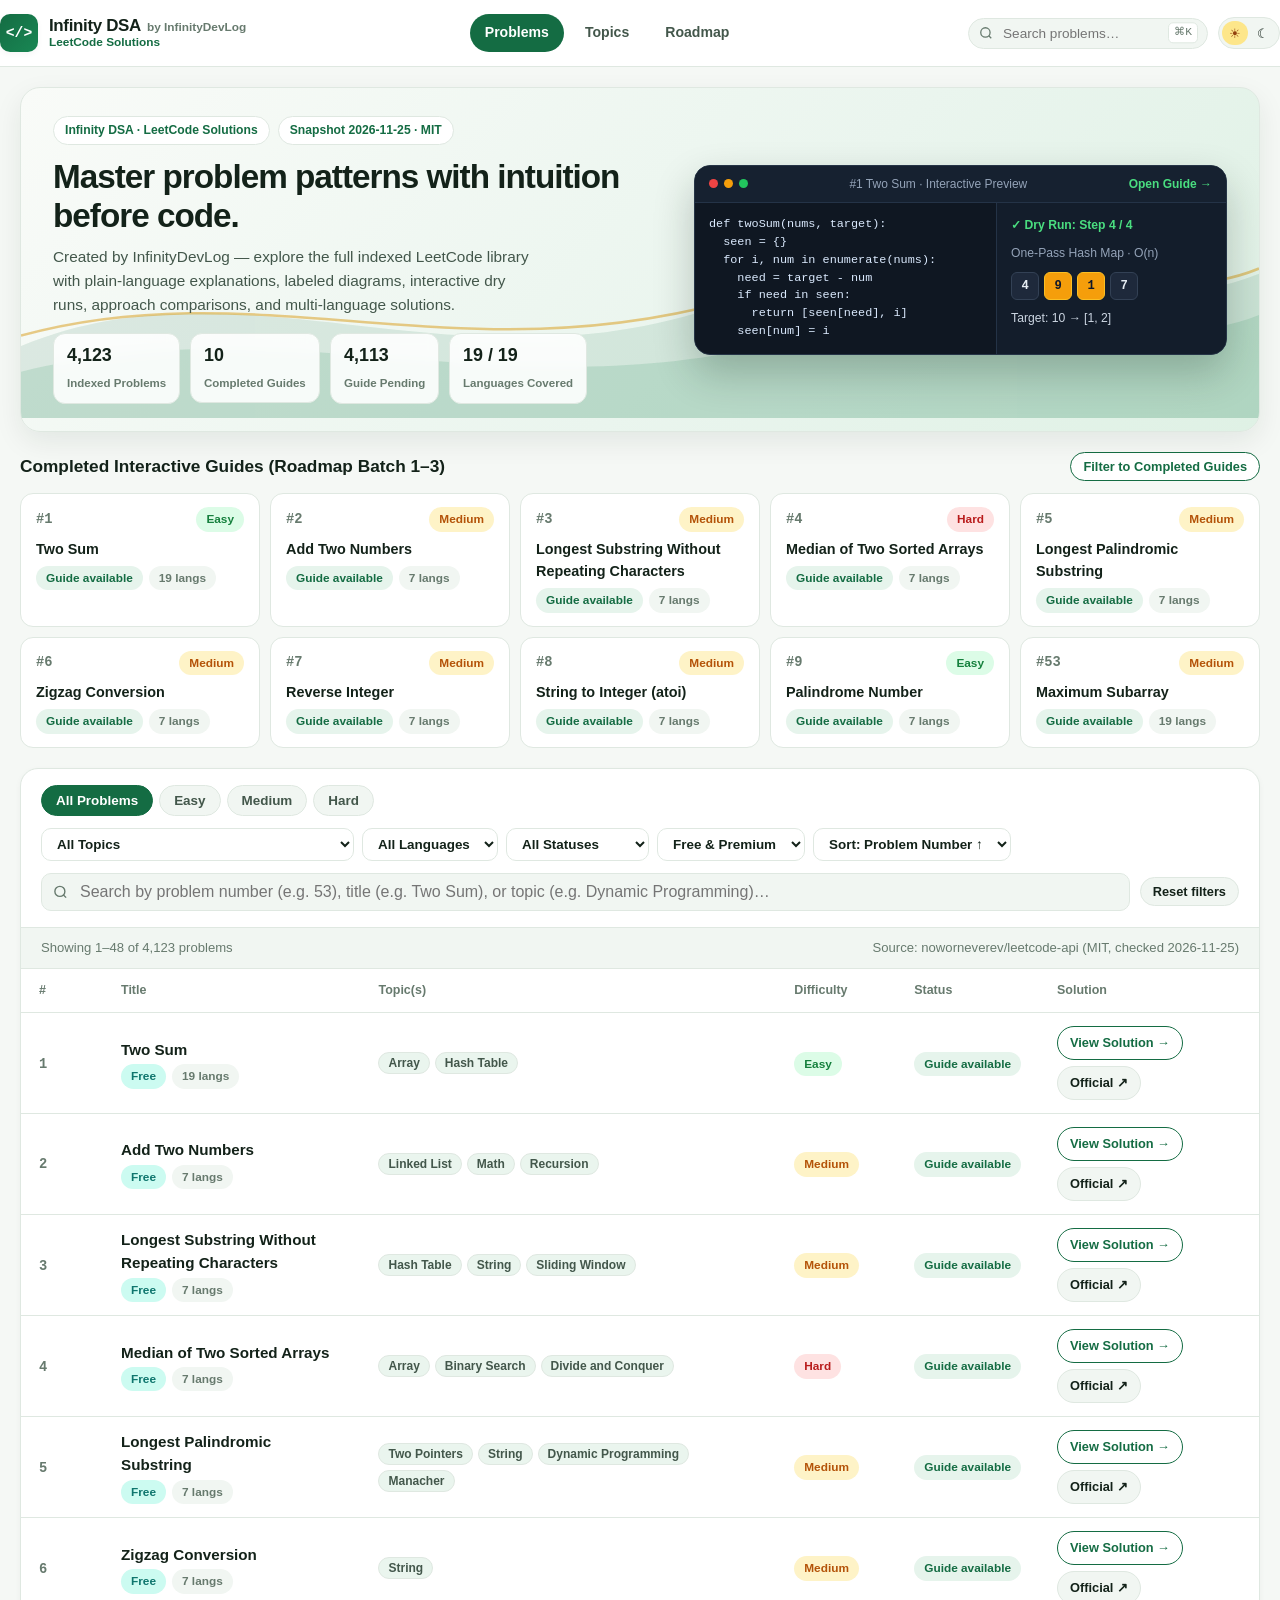
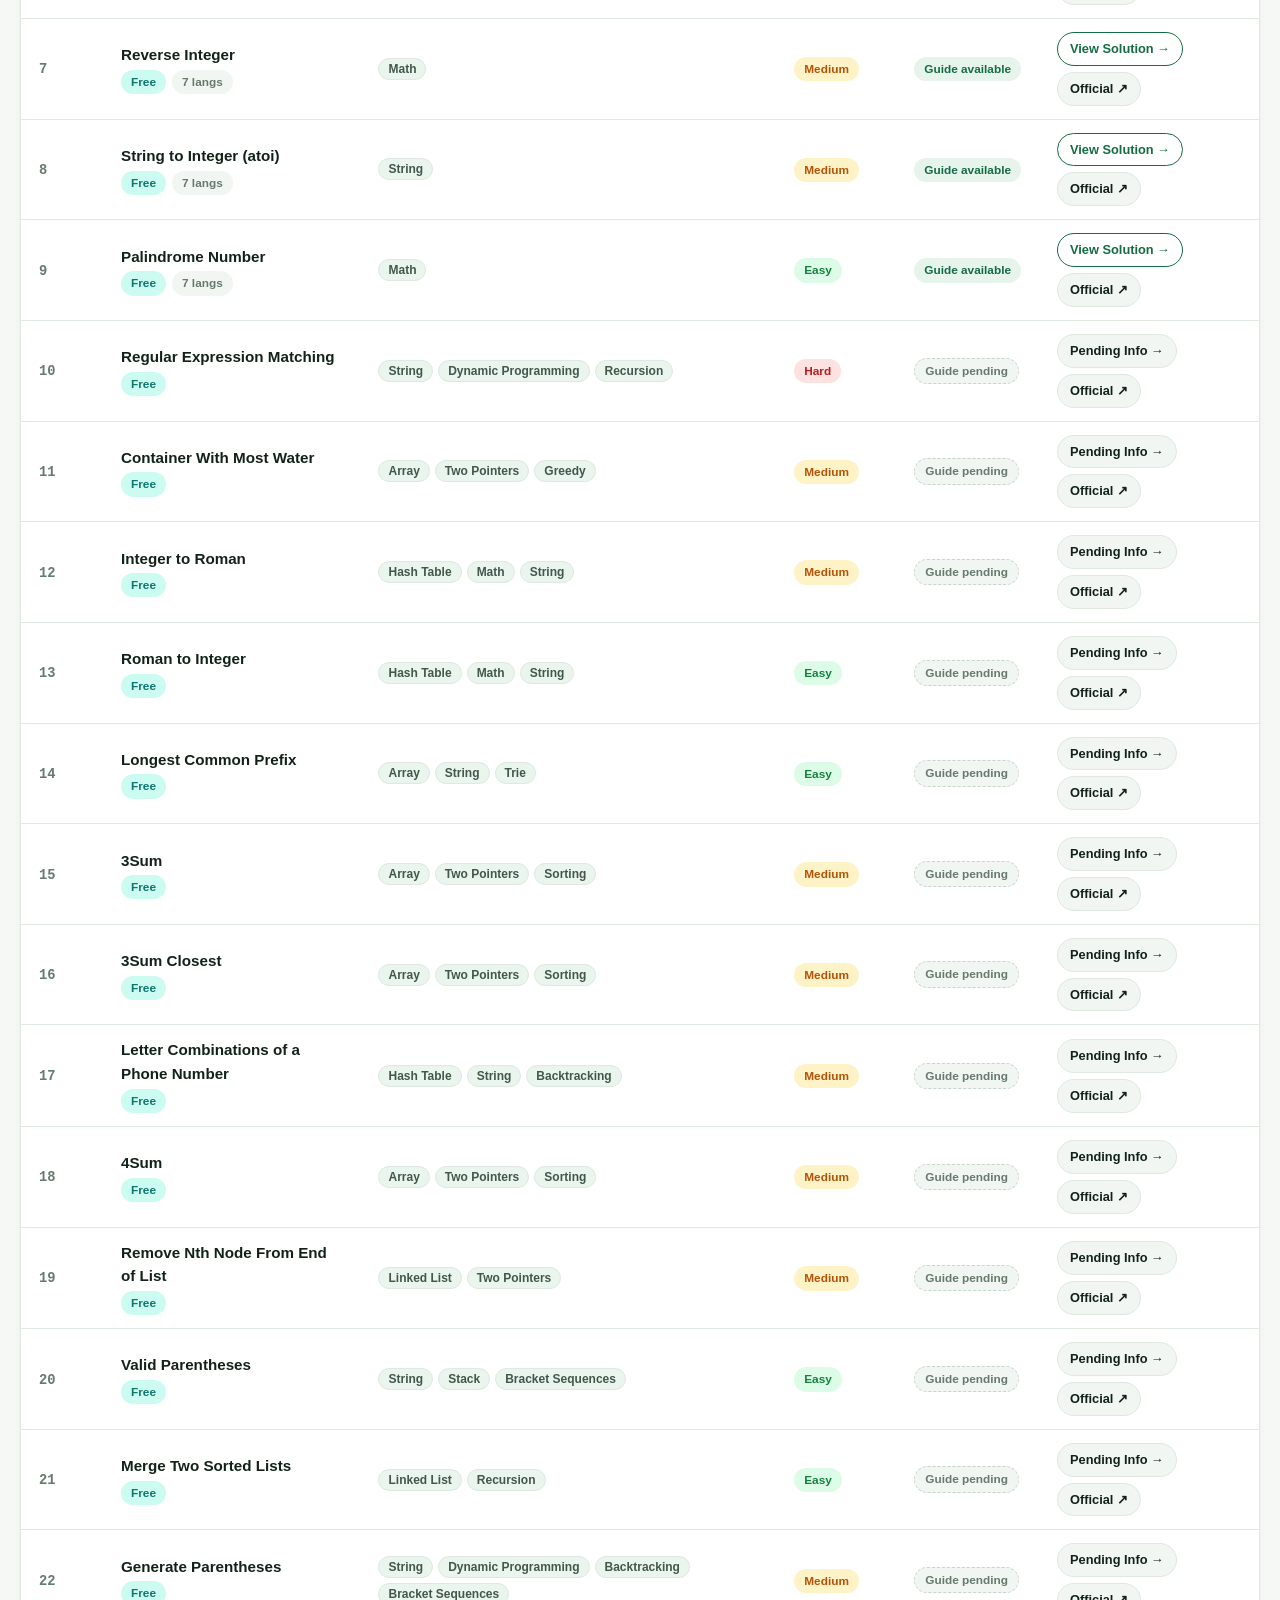
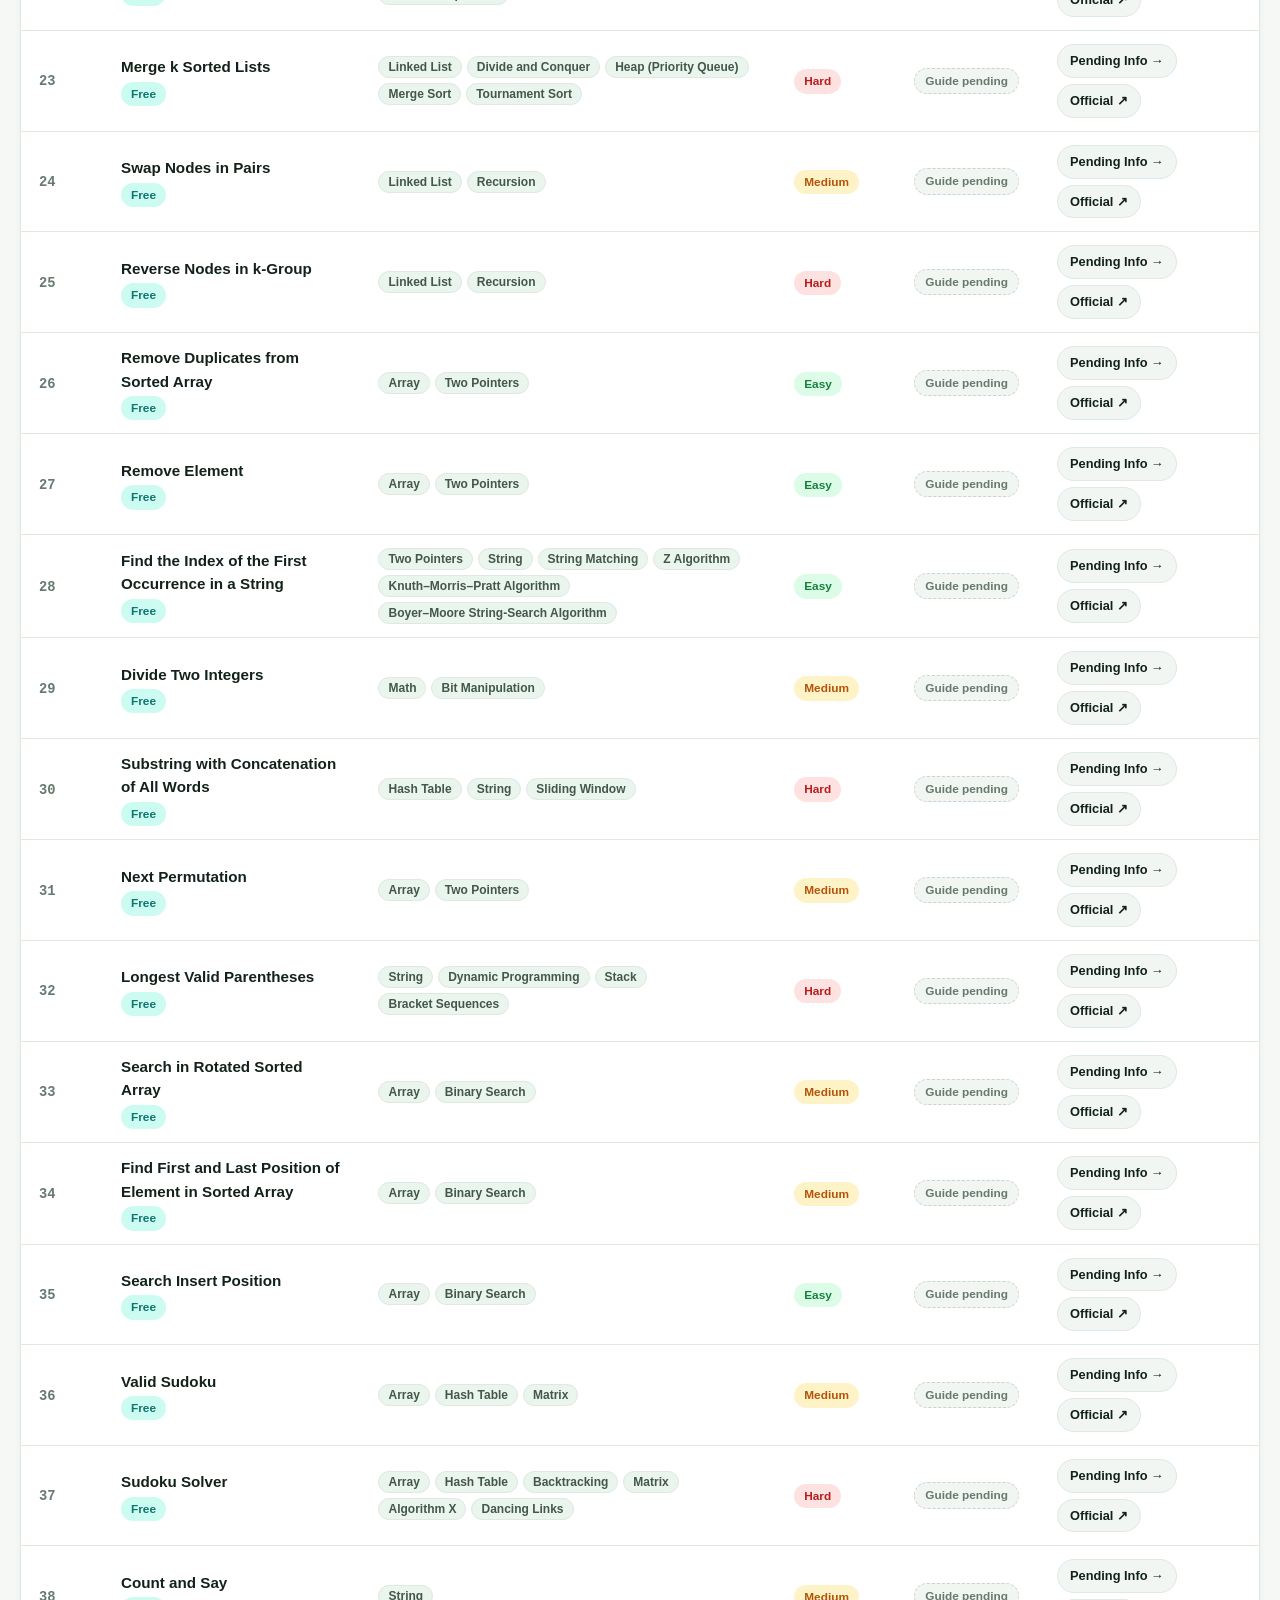
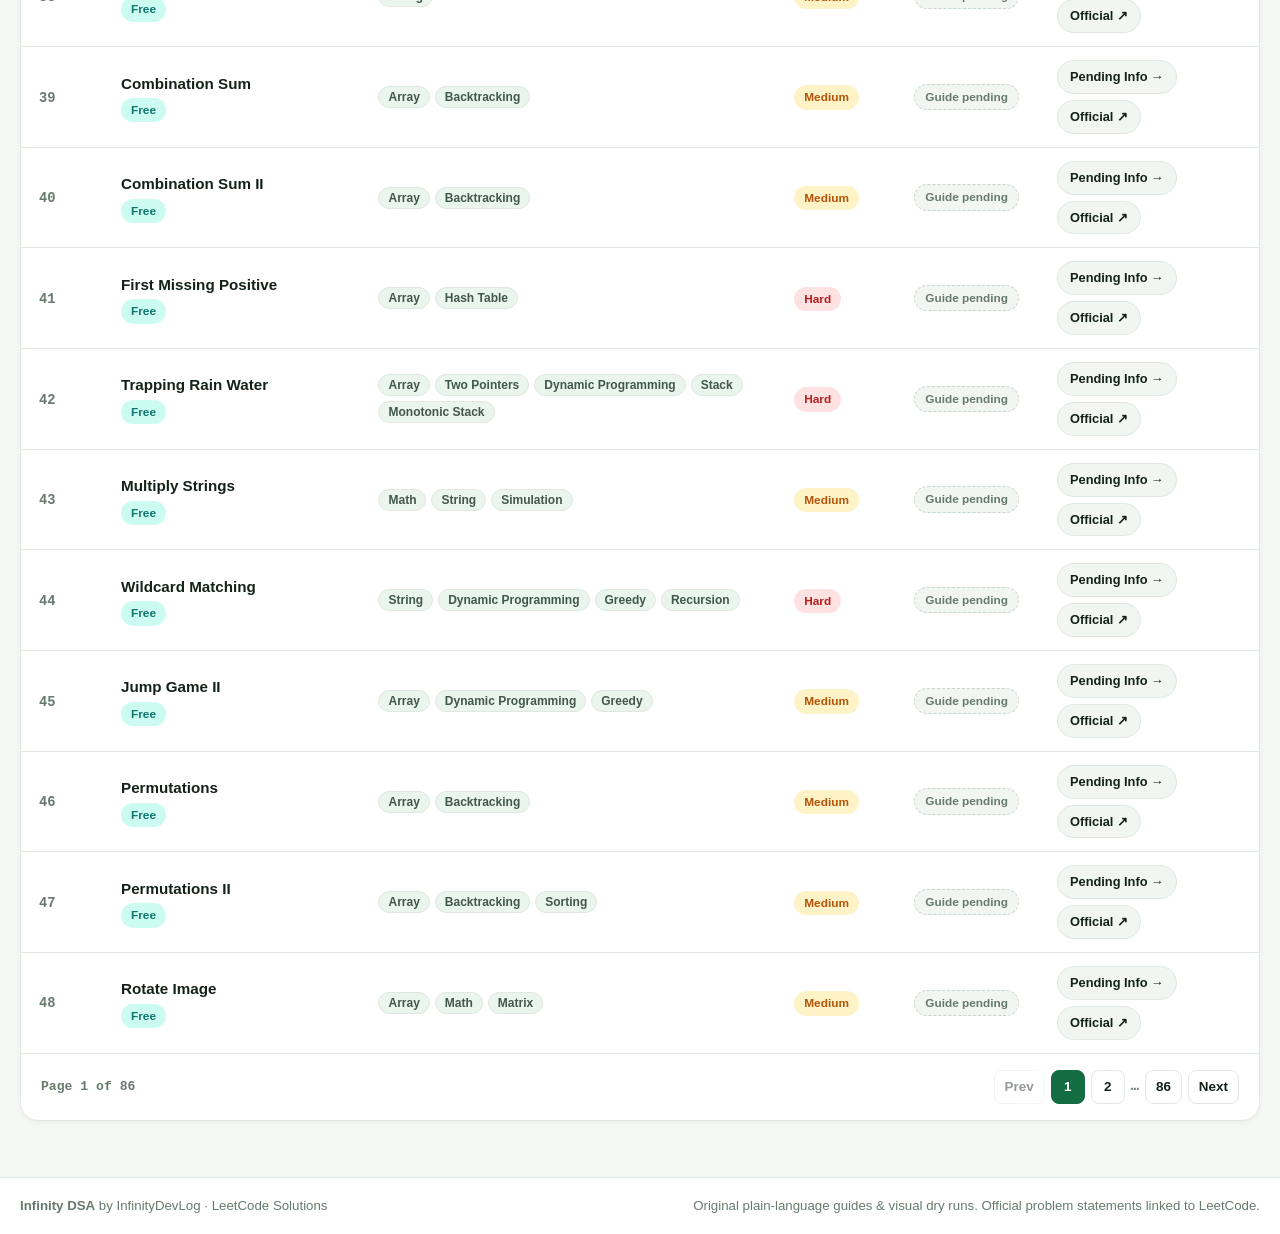
==== commit 1b94978c: "Match emerald-and-gold UI/UX for homepage catalog and 3-column guide workspace" ====
--- a/index.html
+++ b/index.html
@@ -4,9 +4,9 @@
   <meta charset="UTF-8">
   <meta name="viewport" content="width=device-width, initial-scale=1.0">
   <title>Infinity DSA — LeetCode Solutions by InfinityDevLog</title>
-  <meta name="description" content="Infinity DSA by InfinityDevLog — A free library of LeetCode Solutions, visual algorithm dry runs, approach comparisons, and multi-language code guides.">
+  <meta name="description" content="Infinity DSA by InfinityDevLog — LeetCode Solutions featuring intuitive explanations, visual dry runs, approach comparisons, and multi-language code.">
   <meta name="author" content="InfinityDevLog">
-  <link rel="icon" type="image/svg+xml" href="data:image/svg+xml,%3Csvg xmlns='http://www.w3.org/2000/svg' viewBox='0 0 24 24' fill='none' stroke='%232563eb' stroke-width='2.4'%3E%3Cpath d='M18.178 8c5.096 0 5.096 8 0 8-5.095 0-7.133-8-12.739-8-4.585 0-4.585 8 0 8 5.606 0 7.644-8 12.74-8z'/%3E%3C/svg%3E">
+  <link rel="icon" type="image/svg+xml" href="data:image/svg+xml,%3Csvg xmlns='http://www.w3.org/2000/svg' viewBox='0 0 24 24' fill='none' stroke='%23146c43' stroke-width='2.4'%3E%3Cpath d='M8 8l-4 4 4 4M16 8l4 4-4 4M13 6l-2 12'/%3E%3C/svg%3E">
   <link rel="stylesheet" href="css/styles.css">
   <script src="js/theme.js"></script>
 </head>
@@ -14,11 +14,7 @@
   <header class="site-header">
     <div class="container header-inner">
       <a class="brand" href="index.html" aria-label="Infinity DSA Home">
-        <span class="brand-mark" aria-hidden="true">
-          <svg width="22" height="22" viewBox="0 0 24 24" fill="none" stroke="currentColor" stroke-width="2.2" stroke-linecap="round" stroke-linejoin="round">
-            <path d="M18.178 8c5.096 0 5.096 8 0 8-5.095 0-7.133-8-12.739-8-4.585 0-4.585 8 0 8 5.606 0 7.644-8 12.74-8z"></path>
-          </svg>
-        </span>
+        <span class="brand-mark" aria-hidden="true">&lt;/&gt;</span>
         <span class="brand-text">
           <span class="brand-title-row">
             <span class="brand-name">Infinity DSA</span>
@@ -28,12 +24,26 @@
         </span>
       </a>
 
-      <div class="header-actions">
-        <a class="nav-link" href="#catalog">Catalog</a>
-        <a class="nav-link" href="problem.html?slug=two-sum">Start with #1</a>
-        <button id="themeToggle" class="icon-btn" type="button" aria-label="Toggle light or dark mode" aria-pressed="false">
-          <span data-theme-icon aria-hidden="true">☾</span>
-          <span data-theme-label>Dark mode</span>
+      <nav class="nav-pills" aria-label="Primary">
+        <a class="nav-pill active" href="#catalog" id="navProblems">Problems</a>
+        <a class="nav-pill" href="#topics" id="navTopics">Topics</a>
+        <a class="nav-pill" href="#roadmap" id="navRoadmap">Roadmap</a>
+      </nav>
+
+      <div class="header-right">
+        <div class="header-search">
+          <span class="search-ico" aria-hidden="true">
+            <svg width="14" height="14" viewBox="0 0 24 24" fill="none" stroke="currentColor" stroke-width="2.2">
+              <circle cx="11" cy="11" r="8"></circle>
+              <path d="m21 21-4.3-4.3"></path>
+            </svg>
+          </span>
+          <input id="headerSearchInput" type="search" placeholder="Search problems…" aria-label="Quick search problems">
+          <span class="kbd-hint">⌘K</span>
+        </div>
+        <button id="themeToggle" class="theme-pill" type="button" aria-label="Toggle light or dark mode" aria-pressed="false">
+          <span class="sun-slot" aria-hidden="true">☀</span>
+          <span class="moon-slot" aria-hidden="true">☾</span>
         </button>
       </div>
     </div>
@@ -41,115 +51,151 @@
 
   <main class="main-content">
     <div class="container">
-      <section class="hero" aria-label="Library overview">
-        <div>
-          <span class="hero-eyebrow">LeetCode Solutions · Free Interactive Library</span>
-          <h1>Understand the intuition before touching the code.</h1>
+      <section class="hero-banner" aria-label="Infinity DSA overview">
+        <svg class="hero-waves" viewBox="0 0 1200 320" preserveAspectRatio="none" aria-hidden="true">
+          <path d="M0,250 C220,160 420,300 680,210 C920,130 1050,240 1200,180 L1200,320 L0,320 Z" fill="rgba(20,108,67,0.12)"></path>
+          <path d="M0,275 C260,210 470,315 740,245 C960,188 1090,265 1200,220 L1200,320 L0,320 Z" fill="rgba(25,135,84,0.15)"></path>
+          <path d="M0,240 C240,175 430,285 710,200 C940,130 1080,225 1200,175" fill="none" stroke="rgba(217,155,22,0.55)" stroke-width="2.5"></path>
+        </svg>
+
+        <div class="hero-left">
+          <div class="hero-badge-row">
+            <span class="hero-tag">Infinity DSA · LeetCode Solutions</span>
+            <span class="hero-tag" id="heroProvenanceTag">MIT Catalog Snapshot</span>
+          </div>
+          <h1>Master problem patterns with intuition before code.</h1>
           <p>
-            Infinity DSA by InfinityDevLog indexes the full LeetCode catalog and pairs completed problems with plain-language explanations, labeled diagrams, step-by-step interactive dry runs, approach trade-offs, and verified multi-language implementations.
+            Created by InfinityDevLog — explore the full indexed LeetCode library with plain-language explanations, labeled diagrams, interactive dry runs, approach comparisons, and multi-language solutions.
           </p>
-        </div>
-        <div class="stats-grid" id="statsGrid">
-          <div class="stat-card">
-            <span class="stat-value" id="statTotal">—</span>
-            <span class="stat-label">Indexed Problems</span>
-          </div>
-          <div class="stat-card">
-            <span class="stat-value" id="statCompleted">—</span>
-            <span class="stat-label">Completed Guides</span>
-          </div>
-          <div class="stat-card">
-            <span class="stat-value" id="statPending">—</span>
-            <span class="stat-label">Guide Pending</span>
-          </div>
-          <div class="stat-card">
-            <span class="stat-value" id="statLanguages">—</span>
-            <span class="stat-label">Languages Covered</span>
+          <div class="hero-metrics">
+            <div class="metric-pill">
+              <strong id="statTotal">—</strong>
+              <span>Indexed Problems</span>
+            </div>
+            <div class="metric-pill">
+              <strong id="statCompleted">—</strong>
+              <span>Completed Guides</span>
+            </div>
+            <div class="metric-pill">
+              <strong id="statPending">—</strong>
+              <span>Guide Pending</span>
+            </div>
+            <div class="metric-pill">
+              <strong id="statLanguages">—</strong>
+              <span>Languages Covered</span>
+            </div>
+          </div>
+        </div>
+
+        <div class="hero-right">
+          <div class="hero-preview">
+            <div class="preview-bar">
+              <span class="dots"><i style="background:#ef4444"></i><i style="background:#f59e0b"></i><i style="background:#22c55e"></i></span>
+              <span>#1 Two Sum · Interactive Preview</span>
+              <a href="problem.html?slug=two-sum" style="color:#4ade80;font-weight:700;">Open Guide →</a>
+            </div>
+            <div class="preview-body">
+              <pre class="preview-code">def twoSum(nums, target):
+  seen = {}
+  for i, num in enumerate(nums):
+    need = target - num
+    if need in seen:
+      return [seen[need], i]
+    seen[num] = i</pre>
+              <div class="preview-exec">
+                <span class="exec-ok">✓ Dry Run: Step 4 / 4</span>
+                <span style="color:#94a3b8;">One-Pass Hash Map · O(n)</span>
+                <div class="exec-cells">
+                  <span class="exec-cell">4</span>
+                  <span class="exec-cell hit">9</span>
+                  <span class="exec-cell hit">1</span>
+                  <span class="exec-cell">7</span>
+                </div>
+                <span style="color:#cbd5e1;">Target: 10 → [1, 2]</span>
+              </div>
+            </div>
           </div>
         </div>
       </section>
 
-      <section class="featured-section" id="featuredSection" hidden>
-        <div class="section-header">
-          <h2>Completed Interactive Guides</h2>
-          <button type="button" class="btn btn-secondary btn-sm" id="filterAvailableBtn">Show only completed guides</button>
-        </div>
-        <div class="featured-grid" id="featuredGrid"></div>
+      <section id="roadmap" aria-label="Completed Interactive Guides" style="margin-bottom:20px;">
+        <div class="hero-badge-row" style="justify-content:space-between;">
+          <h2 style="margin:0;font-size:1.08rem;">Completed Interactive Guides (Roadmap Batch 1–3)</h2>
+          <button type="button" class="btn btn-outline-green btn-sm" id="filterAvailableBtn">Filter to Completed Guides</button>
+        </div>
+        <div class="completed-strip" id="featuredGrid"></div>
       </section>
 
-      <section id="catalog" aria-label="Problem catalog">
-        <div class="toolbar">
-          <div class="search-row">
-            <div class="search-box">
-              <span class="search-icon" aria-hidden="true">
-                <svg width="16" height="16" viewBox="0 0 24 24" fill="none" stroke="currentColor" stroke-width="2.2">
+      <section id="catalog" class="catalog-panel" aria-label="Problem catalog">
+        <div class="catalog-toolbar">
+          <div class="toolbar-top">
+            <div class="diff-tabs" role="group" aria-label="Filter by difficulty">
+              <button type="button" class="seg-btn active" data-diff="all">All Problems</button>
+              <button type="button" class="seg-btn" data-diff="Easy">Easy</button>
+              <button type="button" class="seg-btn" data-diff="Medium">Medium</button>
+              <button type="button" class="seg-btn" data-diff="Hard">Hard</button>
+            </div>
+
+            <div class="dropdown-row">
+              <select id="topicFilter" aria-label="Filter by topic">
+                <option value="all">All Topics</option>
+              </select>
+              <select id="languageFilter" aria-label="Filter by code language">
+                <option value="all">All Languages</option>
+              </select>
+              <select id="statusFilter" aria-label="Filter by guide availability">
+                <option value="all">All Statuses</option>
+                <option value="available">Guide available</option>
+                <option value="pending">Guide pending</option>
+              </select>
+              <select id="accessFilter" aria-label="Filter by access status">
+                <option value="all">Free &amp; Premium</option>
+                <option value="Free">Free only</option>
+                <option value="Premium">Premium only</option>
+              </select>
+              <select id="sortSelect" aria-label="Sort problems">
+                <option value="number-asc">Sort: Problem Number ↑</option>
+                <option value="number-desc">Sort: Problem Number ↓</option>
+                <option value="guides-first">Sort: Guides First</option>
+              </select>
+            </div>
+          </div>
+
+          <div class="search-strip" id="topics">
+            <div class="search-input-wrap">
+              <span class="search-ico" aria-hidden="true">
+                <svg width="15" height="15" viewBox="0 0 24 24" fill="none" stroke="currentColor" stroke-width="2.2">
                   <circle cx="11" cy="11" r="8"></circle>
                   <path d="m21 21-4.3-4.3"></path>
                 </svg>
               </span>
-              <input
-                id="searchInput"
-                type="search"
-                placeholder="Search by problem number (e.g. 53), title (e.g. Two Sum), or topic (e.g. Dynamic Programming)…"
-                aria-label="Search problems by number, title, or topic"
-              >
-            </div>
-            <button type="button" id="resetFiltersBtn" class="btn btn-secondary">Reset filters</button>
-          </div>
-
-          <div class="filters-grid">
-            <div class="filter-field">
-              <label for="difficultyFilter">Difficulty</label>
-              <select id="difficultyFilter">
-                <option value="all">All difficulties</option>
-                <option value="Easy">Easy</option>
-                <option value="Medium">Medium</option>
-                <option value="Hard">Hard</option>
-                <option value="unknown">Unknown</option>
-              </select>
-            </div>
-
-            <div class="filter-field">
-              <label for="topicFilter">Topic</label>
-              <select id="topicFilter">
-                <option value="all">All topics</option>
-              </select>
-            </div>
-
-            <div class="filter-field">
-              <label for="languageFilter">Code Language</label>
-              <select id="languageFilter">
-                <option value="all">All languages</option>
-              </select>
-            </div>
-
-            <div class="filter-field">
-              <label for="statusFilter">Guide Availability</label>
-              <select id="statusFilter">
-                <option value="all">All entries</option>
-                <option value="available">Guide available</option>
-                <option value="pending">Guide pending</option>
-              </select>
-            </div>
-
-            <div class="filter-field">
-              <label for="accessFilter">Access Status</label>
-              <select id="accessFilter">
-                <option value="all">All (Free &amp; Premium)</option>
-                <option value="Free">Free</option>
-                <option value="Premium">Premium</option>
-                <option value="unknown">Unknown</option>
-              </select>
-            </div>
-          </div>
-        </div>
-
-        <div class="results-meta">
+              <input id="searchInput" type="search" placeholder="Search by problem number (e.g. 53), title (e.g. Two Sum), or topic (e.g. Dynamic Programming)…" aria-label="Search problems by number, title, or topic">
+            </div>
+            <button type="button" id="resetFiltersBtn" class="btn btn-secondary btn-sm">Reset filters</button>
+          </div>
+        </div>
+
+        <div class="results-bar">
           <span id="resultsCount">Loading problem catalog…</span>
           <span id="catalogProvenance"></span>
         </div>
 
-        <div id="catalogList" class="catalog-list"></div>
+        <div class="catalog-table-wrap">
+          <table class="catalog-table">
+            <thead>
+              <tr>
+                <th style="width:82px;">#</th>
+                <th>Title</th>
+                <th>Topic(s)</th>
+                <th style="width:120px;">Difficulty</th>
+                <th style="width:130px;">Status</th>
+                <th style="width:220px;">Solution</th>
+              </tr>
+            </thead>
+            <tbody id="catalogBody"></tbody>
+          </table>
+        </div>
+
         <div id="pagination" class="pagination"></div>
       </section>
     </div>
@@ -158,7 +204,7 @@
   <footer class="site-footer">
     <div class="container footer-inner">
       <span><strong>Infinity DSA</strong> by InfinityDevLog · LeetCode Solutions</span>
-      <span id="footerSourceNote">Original guides and visual dry runs. Official problem statements linked to LeetCode.</span>
+      <span>Original plain-language guides &amp; visual dry runs. Official problem statements linked to LeetCode.</span>
     </div>
   </footer>
 
--- a/css/styles.css
+++ b/css/styles.css
@@ -1,34 +1,36 @@
 /* Infinity DSA — LeetCode Solutions by InfinityDevLog */
 :root {
   color-scheme: light;
-  --bg: #f6f8fc;
+  --bg: #f5f8f5;
   --surface: #ffffff;
-  --surface-alt: #f0f4fa;
-  --surface-elevated: #ffffff;
-  --border: #dfe6f2;
-  --border-strong: #c5d1e6;
-  --text: #0f172a;
-  --text-secondary: #475569;
-  --muted: #64748b;
-  --accent: #2563eb;
-  --accent-hover: #1d4ed8;
-  --accent-soft: rgba(37, 99, 235, 0.1);
-  --accent-2: #7c3aed;
+  --surface-alt: #f1f6f2;
+  --surface-tint: #eaf5ee;
+  --border: #dfe8e1;
+  --border-strong: #c7d6cb;
+  --text: #132219;
+  --text-secondary: #43574b;
+  --muted: #677a6e;
+  --accent: #146c43;
+  --accent-bright: #198754;
+  --accent-hover: #0f5434;
+  --accent-soft: #e6f4ec;
+  --gold: #d99b16;
+  --gold-soft: #fef6e0;
   --easy: #15803d;
-  --easy-bg: rgba(22, 163, 74, 0.12);
+  --easy-bg: #dcfce7;
   --medium: #b45309;
-  --medium-bg: rgba(217, 119, 6, 0.12);
+  --medium-bg: #fef3c7;
   --hard: #b91c1c;
-  --hard-bg: rgba(220, 38, 38, 0.12);
-  --premium: #9333ea;
-  --premium-bg: rgba(147, 51, 234, 0.12);
+  --hard-bg: #fee2e2;
+  --premium: #7e22ce;
+  --premium-bg: #f3e8ff;
   --free: #0f766e;
-  --free-bg: rgba(13, 148, 136, 0.12);
-  --code-bg: #0f172a;
-  --code-text: #e2e8f0;
+  --free-bg: #ccfbf1;
+  --code-bg: #0f1722;
+  --code-text: #e6edf3;
   --code-border: #1e293b;
-  --shadow-sm: 0 1px 2px rgba(15, 23, 42, 0.05);
-  --shadow-md: 0 10px 28px rgba(15, 23, 42, 0.08);
+  --shadow-sm: 0 2px 6px rgba(19, 34, 25, 0.04);
+  --shadow-md: 0 10px 28px rgba(19, 34, 25, 0.08);
   --radius-sm: 8px;
   --radius-md: 12px;
   --radius-lg: 16px;
@@ -38,97 +40,72 @@
 
 [data-theme="dark"] {
   color-scheme: dark;
-  --bg: #0b1120;
-  --surface: #111827;
-  --surface-alt: #182235;
-  --surface-elevated: #1e293b;
-  --border: #25324a;
-  --border-strong: #374969;
-  --text: #f1f5f9;
-  --text-secondary: #cbd5e1;
-  --muted: #94a3b8;
-  --accent: #60a5fa;
-  --accent-hover: #93c5fd;
-  --accent-soft: rgba(96, 165, 250, 0.14);
-  --accent-2: #a78bfa;
+  --bg: #0b120e;
+  --surface: #111b15;
+  --surface-alt: #17241c;
+  --surface-tint: rgba(25, 135, 84, 0.14);
+  --border: #23362b;
+  --border-strong: #324c3d;
+  --text: #ecf4ef;
+  --text-secondary: #c1d3c7;
+  --muted: #8ea596;
+  --accent: #22c55e;
+  --accent-bright: #34d399;
+  --accent-hover: #16a34a;
+  --accent-soft: rgba(34, 197, 94, 0.15);
+  --gold: #fbbf24;
+  --gold-soft: rgba(251, 191, 36, 0.16);
   --easy: #4ade80;
-  --easy-bg: rgba(74, 222, 128, 0.14);
+  --easy-bg: rgba(74, 222, 128, 0.16);
   --medium: #fbbf24;
-  --medium-bg: rgba(251, 191, 36, 0.14);
+  --medium-bg: rgba(251, 191, 36, 0.16);
   --hard: #f87171;
-  --hard-bg: rgba(248, 113, 113, 0.14);
+  --hard-bg: rgba(248, 113, 113, 0.16);
   --premium: #c084fc;
-  --premium-bg: rgba(192, 132, 252, 0.15);
+  --premium-bg: rgba(192, 132, 252, 0.16);
   --free: #2dd4bf;
-  --free-bg: rgba(45, 212, 191, 0.14);
-  --code-bg: #070b14;
-  --code-text: #e2e8f0;
+  --free-bg: rgba(45, 212, 191, 0.16);
+  --code-bg: #090e14;
+  --code-text: #e6edf3;
   --code-border: #1e293b;
-  --shadow-sm: 0 1px 2px rgba(0, 0, 0, 0.28);
-  --shadow-md: 0 12px 32px rgba(0, 0, 0, 0.45);
-}
-
-*,
-*::before,
-*::after {
-  box-sizing: border-box;
-}
-
-html {
-  scroll-behavior: smooth;
-}
+  --shadow-sm: 0 2px 8px rgba(0, 0, 0, 0.3);
+  --shadow-md: 0 12px 32px rgba(0, 0, 0, 0.48);
+}
+
+*, *::before, *::after { box-sizing: border-box; }
+html { scroll-behavior: smooth; }
 
 body {
   margin: 0;
   font-family: var(--font-sans);
   background: var(--bg);
   color: var(--text);
-  line-height: 1.6;
+  line-height: 1.55;
   -webkit-font-smoothing: antialiased;
   min-height: 100vh;
   display: flex;
   flex-direction: column;
 }
 
-a {
-  color: var(--accent);
-  text-decoration: none;
-}
-
-a:hover {
-  text-decoration: underline;
-}
-
-button,
-input,
-select {
-  font-family: inherit;
-  font-size: inherit;
-  color: inherit;
-}
-
-button {
-  cursor: pointer;
-}
-
-:focus-visible {
-  outline: 2px solid var(--accent);
-  outline-offset: 2px;
-}
+a { color: var(--accent); text-decoration: none; }
+a:hover { text-decoration: underline; }
+button, input, select { font-family: inherit; font-size: inherit; color: inherit; }
+button { cursor: pointer; }
+:focus-visible { outline: 2px solid var(--accent); outline-offset: 2px; }
 
 .container {
   width: 100%;
-  max-width: 1220px;
+  max-width: 1320px;
   margin: 0 auto;
   padding: 0 20px;
 }
 
-/* Header */
+/* Top Navbar matching reference UI */
 .site-header {
   position: sticky;
   top: 0;
-  z-index: 40;
-  background: color-mix(in srgb, var(--surface) 88%, transparent);
+  z-index: 50;
+  background: color-mix(in srgb, var(--surface) 92%, transparent);
   backdrop-filter: blur(12px);
   border-bottom: 1px solid var(--border);
 }
@@ -138,465 +115,483 @@
   align-items: center;
   justify-content: space-between;
   gap: 16px;
-  min-height: 68px;
-  padding: 10px 0;
+  min-height: 66px;
+  padding: 8px 0;
 }
 
 .brand {
   display: inline-flex;
   align-items: center;
-  gap: 12px;
+  gap: 11px;
   color: var(--text);
   text-decoration: none;
-}
-
-.brand:hover {
-  text-decoration: none;
-}
+  flex-shrink: 0;
+}
+.brand:hover { text-decoration: none; }
 
 .brand-mark {
-  width: 40px;
-  height: 40px;
-  border-radius: 12px;
-  background: linear-gradient(135deg, var(--accent), var(--accent-2));
+  width: 38px;
+  height: 38px;
+  border-radius: 10px;
+  background: linear-gradient(135deg, #146c43, #198754);
   color: #fff;
   display: grid;
   place-items: center;
-  flex-shrink: 0;
+  font-weight: 800;
+  font-family: var(--font-mono);
+  font-size: 0.92rem;
   box-shadow: var(--shadow-sm);
 }
 
-.brand-text {
-  display: flex;
-  flex-direction: column;
-  line-height: 1.2;
-}
-
-.brand-title-row {
-  display: flex;
-  align-items: baseline;
+.brand-text { display: flex; flex-direction: column; line-height: 1.15; }
+.brand-title-row { display: flex; align-items: baseline; gap: 6px; flex-wrap: wrap; }
+.brand-name { font-size: 1.06rem; font-weight: 800; letter-spacing: -0.02em; }
+.brand-credit { font-size: 0.74rem; font-weight: 600; color: var(--muted); }
+.brand-subtitle { font-size: 0.74rem; font-weight: 700; color: var(--accent); }
+
+.nav-pills {
+  display: flex;
+  align-items: center;
+  gap: 6px;
+}
+
+.nav-pill {
+  padding: 7px 14px;
+  border-radius: 999px;
+  font-size: 0.88rem;
+  font-weight: 650;
+  color: var(--text-secondary);
+  border: 1px solid transparent;
+  background: transparent;
+  transition: background 0.15s ease, color 0.15s ease;
+}
+.nav-pill:hover {
+  background: var(--surface-alt);
+  color: var(--text);
+  text-decoration: none;
+}
+.nav-pill.active {
+  background: var(--accent);
+  color: #fff;
+}
+[data-theme="dark"] .nav-pill.active { color: #051b0e; }
+
+.header-right {
+  display: flex;
+  align-items: center;
+  gap: 10px;
+}
+
+.header-search {
+  position: relative;
+  width: 240px;
+}
+.header-search input {
+  width: 100%;
+  padding: 7px 36px 7px 34px;
+  border-radius: 999px;
+  border: 1px solid var(--border);
+  background: var(--surface-alt);
+  font-size: 0.85rem;
+  outline: none;
+}
+.header-search input:focus {
+  border-color: var(--accent);
+  background: var(--surface);
+  box-shadow: 0 0 0 3px var(--accent-soft);
+}
+.header-search .search-ico {
+  position: absolute;
+  left: 11px;
+  top: 50%;
+  transform: translateY(-50%);
+  color: var(--muted);
+  display: flex;
+  pointer-events: none;
+}
+.kbd-hint {
+  position: absolute;
+  right: 10px;
+  top: 50%;
+  transform: translateY(-50%);
+  font-size: 0.7rem;
+  font-family: var(--font-mono);
+  color: var(--muted);
+  background: var(--surface);
+  border: 1px solid var(--border);
+  padding: 1px 5px;
+  border-radius: 5px;
+  pointer-events: none;
+}
+
+/* Sun/Moon dual pill toggle matching mockup */
+.theme-pill {
+  display: inline-flex;
+  align-items: center;
+  gap: 2px;
+  padding: 3px;
+  border-radius: 999px;
+  border: 1px solid var(--border);
+  background: var(--surface-alt);
+}
+.theme-pill span {
+  width: 26px;
+  height: 24px;
+  border-radius: 999px;
+  display: grid;
+  place-items: center;
+  font-size: 0.82rem;
+  transition: background 0.15s ease;
+}
+[data-theme="light"] .theme-pill .sun-slot {
+  background: #fde68a;
+  color: #92400e;
+}
+[data-theme="dark"] .theme-pill .moon-slot {
+  background: var(--accent);
+  color: #052e16;
+}
+
+.main-content { flex: 1; padding: 20px 0 56px; }
+
+/* Homepage Hero Banner matching Image 1 */
+.hero-banner {
+  position: relative;
+  overflow: hidden;
+  border-radius: 20px;
+  border: 1px solid var(--border);
+  background: linear-gradient(135deg, #f9fbf8 0%, #eaf5ee 58%, #dff1e5 100%);
+  padding: 28px 32px;
+  margin-bottom: 20px;
+  display: grid;
+  grid-template-columns: 1.15fr 1fr;
+  gap: 28px;
+  align-items: center;
+  box-shadow: var(--shadow-md);
+}
+[data-theme="dark"] .hero-banner {
+  background: linear-gradient(135deg, #0e1913 0%, #13271c 58%, #163324 100%);
+}
+.hero-waves {
+  position: absolute;
+  inset: 0;
+  pointer-events: none;
+  opacity: 0.92;
+}
+.hero-left, .hero-right { position: relative; z-index: 2; }
+
+.hero-badge-row {
+  display: flex;
+  align-items: center;
   gap: 8px;
   flex-wrap: wrap;
-}
-
-.brand-name {
-  font-size: 1.125rem;
-  font-weight: 800;
-  letter-spacing: -0.02em;
-}
-
-.brand-credit {
-  font-size: 0.78rem;
-  font-weight: 600;
-  color: var(--muted);
-}
-
-.brand-subtitle {
-  font-size: 0.76rem;
-  font-weight: 600;
-  color: var(--accent);
-  letter-spacing: 0.02em;
-}
-
-.header-actions {
-  display: flex;
-  align-items: center;
-  gap: 10px;
-}
-
-.nav-link {
-  padding: 8px 12px;
-  border-radius: var(--radius-sm);
-  color: var(--text-secondary);
-  font-weight: 600;
-  font-size: 0.9rem;
-}
-
-.nav-link:hover {
-  background: var(--surface-alt);
-  text-decoration: none;
-  color: var(--text);
-}
-
-.icon-btn {
+  margin-bottom: 12px;
+}
+.hero-tag {
   display: inline-flex;
   align-items: center;
-  gap: 8px;
-  padding: 8px 13px;
-  border-radius: var(--radius-sm);
-  border: 1px solid var(--border);
-  background: var(--surface);
-  color: var(--text);
-  font-size: 0.875rem;
-  font-weight: 600;
-  transition: background 0.15s ease, border-color 0.15s ease;
-}
-
-.icon-btn:hover {
-  background: var(--surface-alt);
-  border-color: var(--border-strong);
-}
-
-/* Main */
-.main-content {
-  flex: 1;
-  padding: 28px 0 60px;
-}
-
-/* Hero */
-.hero {
-  background: var(--surface);
-  border: 1px solid var(--border);
-  border-radius: var(--radius-lg);
-  padding: 28px;
-  box-shadow: var(--shadow-sm);
-  margin-bottom: 22px;
-  display: grid;
-  grid-template-columns: 1.5fr 1fr;
-  gap: 24px;
-  align-items: center;
-}
-
-.hero-eyebrow {
-  display: inline-flex;
-  align-items: center;
-  gap: 8px;
-  padding: 4px 10px;
+  gap: 6px;
+  padding: 4px 11px;
   border-radius: 999px;
-  background: var(--accent-soft);
-  color: var(--accent);
+  background: var(--surface);
+  border: 1px solid var(--border);
   font-size: 0.76rem;
   font-weight: 700;
-  text-transform: uppercase;
-  letter-spacing: 0.05em;
-  margin-bottom: 10px;
-}
-
-.hero h1 {
+  color: var(--accent);
+}
+
+.hero-left h1 {
   margin: 0 0 10px;
-  font-size: clamp(1.6rem, 2.7vw, 2.25rem);
-  line-height: 1.2;
+  font-size: clamp(1.55rem, 2.6vw, 2.2rem);
+  line-height: 1.18;
   letter-spacing: -0.03em;
 }
-
-.hero p {
-  margin: 0;
+.hero-left p {
+  margin: 0 0 16px;
   color: var(--text-secondary);
-  max-width: 62ch;
-}
-
-.stats-grid {
-  display: grid;
-  grid-template-columns: repeat(2, minmax(0, 1fr));
-  gap: 12px;
-}
-
-.stat-card {
-  background: var(--surface-alt);
-  border: 1px solid var(--border);
-  border-radius: var(--radius-md);
-  padding: 14px 16px;
-}
-
-.stat-value {
+  max-width: 56ch;
+  font-size: 0.96rem;
+}
+
+.hero-metrics {
+  display: flex;
+  flex-wrap: wrap;
+  gap: 10px;
+}
+.metric-pill {
+  background: color-mix(in srgb, var(--surface) 88%, transparent);
+  border: 1px solid var(--border);
+  border-radius: 12px;
+  padding: 8px 13px;
+  backdrop-filter: blur(6px);
+}
+.metric-pill strong {
   display: block;
-  font-size: 1.45rem;
+  font-size: 1.12rem;
   font-weight: 800;
-  letter-spacing: -0.02em;
   color: var(--text);
 }
-
-.stat-label {
-  display: block;
-  font-size: 0.78rem;
+.metric-pill span {
+  font-size: 0.72rem;
   color: var(--muted);
   font-weight: 600;
 }
 
-/* Featured completed guides strip */
-.featured-section {
-  margin-bottom: 22px;
-}
-
-.section-header {
+/* Laptop / Code preview card in Hero */
+.hero-preview {
+  background: #0f1722;
+  color: #e6edf3;
+  border-radius: 16px;
+  border: 1px solid #263547;
+  box-shadow: 0 18px 40px rgba(12, 34, 22, 0.24);
+  overflow: hidden;
+}
+.preview-bar {
+  display: flex;
+  align-items: center;
+  justify-content: space-between;
+  padding: 9px 14px;
+  background: #162130;
+  border-bottom: 1px solid #243347;
+  font-size: 0.75rem;
+  color: #94a3b8;
+}
+.dots { display: flex; gap: 6px; }
+.dots i { width: 9px; height: 9px; border-radius: 50%; display: block; }
+.preview-body {
+  display: grid;
+  grid-template-columns: 1.25fr 0.95fr;
+  gap: 1px;
+  background: #243347;
+}
+.preview-code {
+  background: #0f1722;
+  padding: 13px 14px;
+  font-family: var(--font-mono);
+  font-size: 0.74rem;
+  line-height: 1.5;
+  margin: 0;
+  overflow-x: auto;
+  color: #dbeafe;
+}
+.preview-exec {
+  background: #131d2b;
+  padding: 13px 14px;
+  display: flex;
+  flex-direction: column;
+  gap: 9px;
+  font-size: 0.76rem;
+}
+.exec-ok { color: #4ade80; font-weight: 700; display: flex; align-items: center; gap: 5px; }
+.exec-cells { display: flex; gap: 5px; }
+.exec-cell {
+  width: 28px;
+  height: 28px;
+  border-radius: 6px;
+  border: 1px solid #334155;
+  display: grid;
+  place-items: center;
+  font-family: var(--font-mono);
+  font-weight: 700;
+  background: #1e293b;
+}
+.exec-cell.hit {
+  background: #f59e0b;
+  color: #0f172a;
+  border-color: #fbbf24;
+}
+
+/* Catalog Card + Table matching Image 1 */
+.catalog-panel {
+  background: var(--surface);
+  border: 1px solid var(--border);
+  border-radius: 18px;
+  box-shadow: var(--shadow-sm);
+  overflow: hidden;
+}
+
+.catalog-toolbar {
+  padding: 16px 20px;
+  border-bottom: 1px solid var(--border);
+  display: flex;
+  flex-direction: column;
+  gap: 12px;
+}
+
+.toolbar-top {
   display: flex;
   align-items: center;
   justify-content: space-between;
   gap: 12px;
-  margin-bottom: 12px;
-  flex-wrap: wrap;
-}
-
-.section-header h2 {
-  margin: 0;
-  font-size: 1.15rem;
-  letter-spacing: -0.015em;
-}
-
-.featured-grid {
-  display: grid;
-  grid-template-columns: repeat(auto-fill, minmax(250px, 1fr));
-  gap: 12px;
-}
-
-.featured-card {
-  display: flex;
-  flex-direction: column;
+  flex-wrap: wrap;
+}
+
+.diff-tabs {
+  display: flex;
+  align-items: center;
+  gap: 6px;
+  flex-wrap: wrap;
+}
+
+.seg-btn {
+  padding: 7px 14px;
+  border-radius: 999px;
+  border: 1px solid var(--border);
+  background: var(--surface-alt);
+  color: var(--text-secondary);
+  font-size: 0.84rem;
+  font-weight: 700;
+  transition: all 0.14s ease;
+}
+.seg-btn:hover { border-color: var(--accent); color: var(--accent); }
+.seg-btn.active {
+  background: var(--accent);
+  border-color: var(--accent);
+  color: #fff;
+}
+[data-theme="dark"] .seg-btn.active { color: #052e16; }
+
+.dropdown-row {
+  display: flex;
+  align-items: center;
   gap: 8px;
-  background: var(--surface);
-  border: 1px solid var(--border);
-  border-radius: var(--radius-md);
-  padding: 16px;
-  color: var(--text);
-  text-decoration: none;
-  transition: transform 0.14s ease, border-color 0.14s ease, box-shadow 0.14s ease;
-}
-
-.featured-card:hover {
-  transform: translateY(-2px);
+  flex-wrap: wrap;
+}
+.dropdown-row select {
+  padding: 7px 11px;
+  border-radius: 10px;
+  border: 1px solid var(--border);
+  background: var(--surface);
+  font-size: 0.84rem;
+  font-weight: 600;
+}
+
+.search-strip {
+  display: flex;
+  align-items: center;
+  justify-content: space-between;
+  gap: 10px;
+  flex-wrap: wrap;
+}
+.search-input-wrap {
+  position: relative;
+  flex: 1;
+  min-width: 240px;
+}
+.search-input-wrap input {
+  width: 100%;
+  padding: 9px 14px 9px 38px;
+  border-radius: 10px;
+  border: 1px solid var(--border);
+  background: var(--surface-alt);
+  outline: none;
+}
+.search-input-wrap input:focus {
   border-color: var(--accent);
-  box-shadow: var(--shadow-md);
-  text-decoration: none;
-}
-
-.featured-top {
+  background: var(--surface);
+  box-shadow: 0 0 0 3px var(--accent-soft);
+}
+.search-input-wrap .search-ico {
+  position: absolute;
+  left: 12px;
+  top: 50%;
+  transform: translateY(-50%);
+  color: var(--muted);
+  display: flex;
+}
+
+.results-bar {
+  padding: 10px 20px;
+  background: var(--surface-alt);
+  border-bottom: 1px solid var(--border);
   display: flex;
   align-items: center;
   justify-content: space-between;
-  gap: 8px;
+  gap: 10px;
+  font-size: 0.82rem;
+  color: var(--muted);
+  flex-wrap: wrap;
+}
+
+/* Catalog Table */
+.catalog-table-wrap { overflow-x: auto; }
+.catalog-table {
+  width: 100%;
+  border-collapse: collapse;
+}
+.catalog-table th {
+  text-align: left;
+  padding: 12px 18px;
+  font-size: 0.78rem;
+  font-weight: 750;
+  color: var(--muted);
+  border-bottom: 1px solid var(--border);
+  background: var(--surface);
+  white-space: nowrap;
+}
+.catalog-table td {
+  padding: 13px 18px;
+  border-bottom: 1px solid var(--border);
+  vertical-align: middle;
+}
+.catalog-table tbody tr:hover {
+  background: color-mix(in srgb, var(--surface-tint) 45%, transparent);
 }
 
 .problem-num {
   font-family: var(--font-mono);
-  font-size: 0.82rem;
+  font-size: 0.86rem;
   font-weight: 700;
   color: var(--muted);
 }
 
-.featured-title {
-  font-weight: 700;
-  font-size: 0.98rem;
-  line-height: 1.35;
-}
-
-/* Filter Toolbar */
-.toolbar {
-  background: var(--surface);
-  border: 1px solid var(--border);
-  border-radius: var(--radius-lg);
-  padding: 18px;
-  box-shadow: var(--shadow-sm);
-  margin-bottom: 18px;
-}
-
-.search-row {
-  display: grid;
-  grid-template-columns: 1fr auto;
-  gap: 10px;
-  margin-bottom: 14px;
-}
-
-.search-box {
-  position: relative;
-  display: flex;
-  align-items: center;
-}
-
-.search-icon {
-  position: absolute;
-  left: 13px;
-  color: var(--muted);
-  pointer-events: none;
-  display: flex;
-}
-
-.search-box input {
-  width: 100%;
-  padding: 11px 14px 11px 40px;
-  border-radius: var(--radius-sm);
-  border: 1px solid var(--border);
-  background: var(--surface-alt);
-  outline: none;
-  transition: border-color 0.15s ease, box-shadow 0.15s ease;
-}
-
-.search-box input:focus {
-  border-color: var(--accent);
-  box-shadow: 0 0 0 3px var(--accent-soft);
-  background: var(--surface);
-}
-
-.filters-grid {
-  display: grid;
-  grid-template-columns: repeat(5, minmax(0, 1fr));
-  gap: 10px;
-}
-
-.filter-field {
+.problem-title-cell {
   display: flex;
   flex-direction: column;
-  gap: 5px;
-}
-
-.filter-field label {
-  font-size: 0.74rem;
-  font-weight: 700;
-  text-transform: uppercase;
-  letter-spacing: 0.04em;
-  color: var(--muted);
-}
-
-.filter-field select {
-  width: 100%;
-  padding: 9px 10px;
-  border-radius: var(--radius-sm);
-  border: 1px solid var(--border);
-  background: var(--surface-alt);
-}
-
-.results-meta {
-  display: flex;
-  align-items: center;
-  justify-content: space-between;
-  gap: 12px;
-  margin: 14px 2px 10px;
-  font-size: 0.88rem;
-  color: var(--muted);
-  flex-wrap: wrap;
-}
-
-/* Catalog Table / Cards */
-.catalog-list {
-  display: flex;
-  flex-direction: column;
-  gap: 10px;
-}
-
-.problem-row {
-  background: var(--surface);
-  border: 1px solid var(--border);
-  border-radius: var(--radius-md);
-  padding: 15px 18px;
-  display: grid;
-  grid-template-columns: 76px minmax(0, 1.5fr) minmax(0, 1.2fr) auto;
-  align-items: center;
-  gap: 14px;
-  transition: border-color 0.14s ease, box-shadow 0.14s ease;
-}
-
-.problem-row:hover {
-  border-color: var(--border-strong);
-  box-shadow: var(--shadow-sm);
-}
-
-.problem-main {
-  display: flex;
-  flex-direction: column;
-  gap: 5px;
-  min-width: 0;
-}
-
+  gap: 3px;
+}
 .problem-title-link {
   font-weight: 700;
-  font-size: 1rem;
   color: var(--text);
-  word-break: break-word;
-}
-
-.problem-title-link:hover {
-  color: var(--accent);
-}
-
-.badge-row {
-  display: flex;
-  flex-wrap: wrap;
-  align-items: center;
-  gap: 6px;
-}
-
-.badge {
-  display: inline-flex;
-  align-items: center;
-  gap: 4px;
-  padding: 2px 9px;
-  border-radius: 999px;
-  font-size: 0.75rem;
-  font-weight: 700;
-  line-height: 1.45;
-  white-space: nowrap;
-}
-
-.badge-easy {
-  color: var(--easy);
-  background: var(--easy-bg);
-}
-
-.badge-medium {
-  color: var(--medium);
-  background: var(--medium-bg);
-}
-
-.badge-hard {
-  color: var(--hard);
-  background: var(--hard-bg);
-}
-
-.badge-unknown {
-  color: var(--muted);
-  background: var(--surface-alt);
-}
-
-.badge-free {
-  color: var(--free);
-  background: var(--free-bg);
-}
-
-.badge-premium {
-  color: var(--premium);
-  background: var(--premium-bg);
-}
-
-.badge-available {
-  color: var(--accent);
-  background: var(--accent-soft);
-}
-
-.badge-pending {
-  color: var(--muted);
-  background: var(--surface-alt);
-  border: 1px dashed var(--border-strong);
-}
-
-.topic-list {
-  display: flex;
-  flex-wrap: wrap;
-  gap: 6px;
-}
-
+  font-size: 0.95rem;
+}
+.problem-title-link:hover { color: var(--accent); }
+.sub-meta { display: flex; align-items: center; gap: 6px; flex-wrap: wrap; }
+
+.topic-list { display: flex; flex-wrap: wrap; gap: 5px; }
 .topic-chip {
   padding: 3px 9px;
-  border-radius: 6px;
-  background: var(--surface-alt);
+  border-radius: 999px;
+  background: var(--surface-tint);
   border: 1px solid var(--border);
   color: var(--text-secondary);
-  font-size: 0.76rem;
-  font-weight: 600;
-  cursor: pointer;
-  transition: border-color 0.12s ease, color 0.12s ease;
-}
-
+  font-size: 0.75rem;
+  font-weight: 650;
+}
 .topic-chip:hover {
   border-color: var(--accent);
   color: var(--accent);
-}
-
-.row-actions {
-  display: flex;
-  align-items: center;
-  gap: 8px;
-  flex-wrap: wrap;
-  justify-content: flex-end;
-}
+  text-decoration: none;
+}
+
+.badge {
+  display: inline-flex;
+  align-items: center;
+  gap: 4px;
+  padding: 3px 10px;
+  border-radius: 999px;
+  font-size: 0.74rem;
+  font-weight: 750;
+  white-space: nowrap;
+}
+.badge-easy { color: var(--easy); background: var(--easy-bg); }
+.badge-medium { color: var(--medium); background: var(--medium-bg); }
+.badge-hard { color: var(--hard); background: var(--hard-bg); }
+.badge-unknown { color: var(--muted); background: var(--surface-alt); }
+.badge-free { color: var(--free); background: var(--free-bg); }
+.badge-premium { color: var(--premium); background: var(--premium-bg); }
+.badge-available { color: var(--accent); background: var(--accent-soft); }
+.badge-pending { color: var(--muted); background: var(--surface-alt); border: 1px dashed var(--border-strong); }
 
 .btn {
   display: inline-flex;
@@ -604,681 +599,529 @@
   justify-content: center;
   gap: 6px;
   padding: 8px 14px;
-  border-radius: var(--radius-sm);
+  border-radius: 10px;
   border: 1px solid transparent;
-  font-size: 0.85rem;
+  font-size: 0.84rem;
   font-weight: 700;
   text-decoration: none;
-  transition: background 0.14s ease, border-color 0.14s ease, transform 0.1s ease;
-}
-
-.btn:hover {
-  text-decoration: none;
-}
-
-.btn-primary {
-  background: var(--accent);
-  color: #fff;
-}
-
-.btn-primary:hover {
-  background: var(--accent-hover);
-}
-
+  transition: all 0.14s ease;
+}
+.btn:hover { text-decoration: none; }
+.btn-primary { background: var(--accent); color: #fff; }
+.btn-primary:hover { background: var(--accent-hover); }
+[data-theme="dark"] .btn-primary { color: #052e16; }
+.btn-outline-green {
+  background: var(--surface);
+  border-color: var(--accent);
+  color: var(--accent);
+}
+.btn-outline-green:hover {
+  background: var(--accent-soft);
+}
 .btn-secondary {
   background: var(--surface-alt);
   border-color: var(--border);
   color: var(--text);
 }
-
-.btn-secondary:hover {
-  border-color: var(--border-strong);
-  background: var(--surface);
-}
-
-.btn-sm {
-  padding: 6px 11px;
-  font-size: 0.8rem;
-}
-
-/* Pagination */
+.btn-secondary:hover { border-color: var(--border-strong); }
+.btn-sm { padding: 6px 12px; font-size: 0.8rem; border-radius: 999px; }
+
 .pagination {
-  margin-top: 20px;
+  padding: 16px 20px;
   display: flex;
   align-items: center;
   justify-content: space-between;
   gap: 12px;
   flex-wrap: wrap;
 }
-
-.page-buttons {
-  display: flex;
-  align-items: center;
-  gap: 6px;
-  flex-wrap: wrap;
-}
-
+.page-buttons { display: flex; gap: 6px; flex-wrap: wrap; align-items: center; }
 .page-btn {
-  min-width: 36px;
-  height: 36px;
+  min-width: 34px;
+  height: 34px;
   padding: 0 10px;
-  border-radius: var(--radius-sm);
+  border-radius: 8px;
   border: 1px solid var(--border);
   background: var(--surface);
   font-weight: 700;
-  font-size: 0.85rem;
-}
-
-.page-btn:hover:not(:disabled) {
-  border-color: var(--accent);
-  color: var(--accent);
-}
-
+  font-size: 0.84rem;
+}
 .page-btn.active {
   background: var(--accent);
   border-color: var(--accent);
   color: #fff;
 }
-
-.page-btn:disabled {
-  opacity: 0.45;
-  cursor: not-allowed;
-}
-
-/* Problem Guide Page */
-.breadcrumbs {
-  display: flex;
-  align-items: center;
-  gap: 8px;
-  font-size: 0.86rem;
-  color: var(--muted);
-  margin-bottom: 16px;
-  flex-wrap: wrap;
-}
-
-.guide-hero {
-  background: var(--surface);
-  border: 1px solid var(--border);
-  border-radius: var(--radius-lg);
-  padding: 24px 26px;
-  box-shadow: var(--shadow-sm);
-  margin-bottom: 20px;
-}
-
-.guide-hero-top {
-  display: flex;
-  align-items: flex-start;
-  justify-content: space-between;
-  gap: 16px;
-  flex-wrap: wrap;
-}
-
-.guide-hero h1 {
-  margin: 6px 0 10px;
-  font-size: clamp(1.5rem, 2.5vw, 2.05rem);
-  letter-spacing: -0.025em;
-  line-height: 1.25;
-}
-
-.guide-hero-actions {
-  display: flex;
-  align-items: center;
-  gap: 10px;
-  flex-wrap: wrap;
-}
-
-.guide-toc {
-  display: flex;
-  flex-wrap: wrap;
-  gap: 8px;
-  margin-top: 18px;
-  padding-top: 16px;
-  border-top: 1px solid var(--border);
-}
-
-.toc-pill {
-  padding: 6px 12px;
-  border-radius: 999px;
-  background: var(--surface-alt);
-  border: 1px solid var(--border);
-  color: var(--text-secondary);
-  font-size: 0.82rem;
-  font-weight: 700;
-}
-
-.toc-pill:hover {
-  border-color: var(--accent);
-  color: var(--accent);
-  text-decoration: none;
-}
-
-.guide-card {
-  background: var(--surface);
-  border: 1px solid var(--border);
-  border-radius: var(--radius-lg);
-  padding: 24px 26px;
-  box-shadow: var(--shadow-sm);
-  margin-bottom: 20px;
-}
-
-.guide-card h2 {
-  margin: 0 0 14px;
-  font-size: 1.3rem;
-  letter-spacing: -0.02em;
-}
-
-.guide-card h3 {
-  margin: 18px 0 8px;
-  font-size: 1.04rem;
-}
-
-.two-col {
-  display: grid;
-  grid-template-columns: repeat(2, minmax(0, 1fr));
-  gap: 14px;
-  margin-top: 14px;
-}
-
-.info-box {
-  background: var(--surface-alt);
-  border: 1px solid var(--border);
-  border-radius: var(--radius-md);
-  padding: 15px 17px;
-}
-
-.info-box h4 {
-  margin: 0 0 6px;
-  font-size: 0.88rem;
-  text-transform: uppercase;
-  letter-spacing: 0.04em;
-  color: var(--accent);
-}
-
-.glossary-grid {
+[data-theme="dark"] .page-btn.active { color: #052e16; }
+.page-btn:disabled { opacity: 0.45; cursor: not-allowed; }
+
+/* Completed Guides strip / Roadmap section */
+.completed-strip {
+  margin-bottom: 18px;
   display: grid;
   grid-template-columns: repeat(auto-fill, minmax(230px, 1fr));
   gap: 10px;
+}
+.completed-mini {
+  background: var(--surface);
+  border: 1px solid var(--border);
+  border-radius: 13px;
+  padding: 13px 15px;
+  display: flex;
+  flex-direction: column;
+  gap: 6px;
+  color: var(--text);
+  transition: border-color 0.14s ease, transform 0.14s ease;
+}
+.completed-mini:hover {
+  border-color: var(--accent);
+  transform: translateY(-2px);
+  text-decoration: none;
+}
+
+/* ===========================
+   Problem Guide Page (Image 2 3-Column Interactive Layout)
+   =========================== */
+.guide-topbar {
+  display: flex;
+  align-items: center;
+  justify-content: space-between;
+  gap: 12px;
+  flex-wrap: wrap;
+  margin-bottom: 16px;
+}
+.breadcrumbs {
+  display: flex;
+  align-items: center;
+  gap: 7px;
+  font-size: 0.83rem;
+  color: var(--muted);
+  flex-wrap: wrap;
+}
+.guide-title-row {
+  display: flex;
+  align-items: center;
+  justify-content: space-between;
+  gap: 14px;
+  flex-wrap: wrap;
+  margin-bottom: 18px;
+}
+.guide-title-left {
+  display: flex;
+  align-items: center;
+  gap: 10px;
+  flex-wrap: wrap;
+}
+.guide-title-left h1 {
+  margin: 0;
+  font-size: clamp(1.35rem, 2.3vw, 1.85rem);
+  letter-spacing: -0.025em;
+}
+.guide-nav-actions {
+  display: flex;
+  align-items: center;
+  gap: 8px;
+  flex-wrap: wrap;
+}
+
+.workspace-grid {
+  display: grid;
+  grid-template-columns: 220px minmax(0, 1fr) 270px;
+  gap: 18px;
+  align-items: start;
+}
+
+.sidebar-card {
+  background: var(--surface);
+  border: 1px solid var(--border);
+  border-radius: 15px;
+  padding: 15px;
+  box-shadow: var(--shadow-sm);
+  margin-bottom: 14px;
+}
+.sidebar-card h3 {
+  margin: 0 0 10px;
+  font-size: 0.94rem;
+  display: flex;
+  align-items: center;
+  gap: 7px;
+}
+
+/* Left Sidebar: 1-7 Learn This Problem */
+.step-rail { display: flex; flex-direction: column; gap: 6px; }
+.rail-btn {
+  display: flex;
+  align-items: flex-start;
+  gap: 10px;
+  width: 100%;
+  text-align: left;
+  padding: 9px 10px;
+  border-radius: 10px;
+  border: 1px solid transparent;
+  background: transparent;
+  transition: background 0.13s ease, border-color 0.13s ease;
+}
+.rail-btn:hover { background: var(--surface-alt); }
+.rail-btn.active {
+  background: var(--surface-tint);
+  border-color: color-mix(in srgb, var(--accent) 45%, transparent);
+}
+.rail-num {
+  width: 22px;
+  height: 22px;
+  border-radius: 999px;
+  background: var(--surface-alt);
+  border: 1px solid var(--border-strong);
+  display: grid;
+  place-items: center;
+  font-size: 0.75rem;
+  font-weight: 800;
+  flex-shrink: 0;
+  margin-top: 1px;
+}
+.rail-btn.active .rail-num {
+  background: var(--accent);
+  border-color: var(--accent);
+  color: #fff;
+}
+[data-theme="dark"] .rail-btn.active .rail-num { color: #052e16; }
+.rail-text strong { display: block; font-size: 0.84rem; line-height: 1.25; }
+.rail-text small { display: block; font-size: 0.72rem; color: var(--muted); }
+
+.progress-track {
+  height: 7px;
+  background: var(--surface-alt);
+  border-radius: 999px;
+  overflow: hidden;
+  margin-top: 8px;
+}
+.progress-fill {
+  height: 100%;
+  background: linear-gradient(90deg, var(--accent), var(--accent-bright));
+  border-radius: 999px;
+  transition: width 0.25s ease;
+}
+
+/* Center Stage Cards */
+.stage-card {
+  background: var(--surface);
+  border: 1px solid var(--border);
+  border-radius: 16px;
+  padding: 18px 20px;
+  box-shadow: var(--shadow-sm);
+  margin-bottom: 16px;
+}
+.stage-card-header {
+  display: flex;
+  align-items: center;
+  justify-content: space-between;
+  gap: 12px;
+  margin-bottom: 10px;
+}
+.stage-card-header h2 {
+  margin: 0;
+  font-size: 1.06rem;
+  display: flex;
+  align-items: center;
+  gap: 8px;
+}
+
+.examples-3col {
+  display: grid;
+  grid-template-columns: repeat(3, minmax(0, 1fr));
+  gap: 10px;
+  margin-top: 12px;
+}
+.mini-example-card {
+  border-radius: 12px;
+  border: 1px solid var(--border);
+  background: var(--surface-alt);
+  padding: 12px 13px;
+}
+.mini-example-card.primary-ex {
+  background: var(--surface-tint);
+  border-color: color-mix(in srgb, var(--accent) 30%, transparent);
+}
+.mini-example-card h4 { margin: 0 0 6px; font-size: 0.84rem; }
+.mini-example-card pre {
+  margin: 0;
+  font-family: var(--font-mono);
+  font-size: 0.78rem;
+  white-space: pre-wrap;
+}
+.mini-example-card ul {
+  margin: 0;
+  padding-left: 16px;
+  font-size: 0.8rem;
+  color: var(--text-secondary);
+}
+
+.glossary-grid {
+  display: grid;
+  grid-template-columns: repeat(auto-fill, minmax(200px, 1fr));
+  gap: 8px;
+  margin-top: 12px;
+}
+.glossary-item {
+  background: var(--surface-alt);
+  border: 1px solid var(--border);
+  border-radius: 10px;
+  padding: 9px 11px;
+  font-size: 0.82rem;
+}
+.glossary-item strong { display: block; margin-bottom: 2px; }
+
+/* Approach Selector Strip (Image 2 "Choose an Approach") */
+.approach-cards-grid {
+  display: grid;
+  grid-template-columns: repeat(auto-fit, minmax(128px, 1fr));
+  gap: 9px;
   margin-top: 10px;
 }
-
-.glossary-item {
-  background: var(--surface-alt);
-  border: 1px solid var(--border);
-  border-radius: var(--radius-sm);
-  padding: 11px 13px;
-}
-
-.glossary-item strong {
-  display: block;
-  margin-bottom: 3px;
-  color: var(--text);
-}
-
-.glossary-item span {
-  font-size: 0.88rem;
+.approach-card-btn {
+  position: relative;
+  text-align: left;
+  padding: 11px 11px 10px;
+  border-radius: 12px;
+  border: 1px solid var(--border);
+  background: var(--surface-alt);
+  display: flex;
+  flex-direction: column;
+  gap: 4px;
+  transition: all 0.14s ease;
+}
+.approach-card-btn:hover { border-color: var(--accent); }
+.approach-card-btn.active {
+  background: var(--accent);
+  border-color: var(--accent);
+  color: #fff;
+  box-shadow: var(--shadow-md);
+}
+[data-theme="dark"] .approach-card-btn.active { color: #052e16; }
+.approach-card-btn .rec-crown {
+  position: absolute;
+  top: -9px;
+  left: 50%;
+  transform: translateX(-50%);
+  background: var(--gold);
+  color: #1f1600;
+  font-size: 0.66rem;
+  font-weight: 800;
+  padding: 1px 7px;
+  border-radius: 999px;
+  white-space: nowrap;
+}
+.approach-card-btn .ap-num { font-size: 0.72rem; font-weight: 750; opacity: 0.8; }
+.approach-card-btn .ap-name { font-size: 0.82rem; font-weight: 750; line-height: 1.25; }
+.approach-card-btn .ap-time { font-family: var(--font-mono); font-size: 0.74rem; opacity: 0.9; }
+
+/* Active Approach Detail Card & Sub-tabs */
+.approach-detail-card {
+  background: linear-gradient(180deg, var(--surface-tint) 0%, var(--surface) 95px);
+  border: 1px solid color-mix(in srgb, var(--accent) 30%, var(--border));
+  border-radius: 16px;
+  padding: 18px 20px;
+  box-shadow: var(--shadow-sm);
+}
+.approach-header {
+  display: flex;
+  align-items: flex-start;
+  justify-content: space-between;
+  gap: 12px;
+  flex-wrap: wrap;
+}
+.approach-header h2 {
+  margin: 0 0 4px;
+  font-size: 1.15rem;
+}
+.complexity-pills { display: flex; gap: 7px; flex-wrap: wrap; }
+.cx-pill {
+  padding: 4px 10px;
+  border-radius: 8px;
+  background: var(--surface);
+  border: 1px solid var(--border);
+  font-family: var(--font-mono);
+  font-size: 0.78rem;
+  font-weight: 700;
+}
+
+.subtabs {
+  display: flex;
+  flex-wrap: wrap;
+  gap: 6px;
+  margin: 14px 0;
+  padding: 4px;
+  background: var(--surface);
+  border: 1px solid var(--border);
+  border-radius: 12px;
+}
+.subtab-btn {
+  padding: 7px 12px;
+  border-radius: 9px;
+  border: 0;
+  background: transparent;
+  font-size: 0.83rem;
+  font-weight: 700;
   color: var(--text-secondary);
 }
-
-.example-box {
-  background: var(--surface-alt);
-  border: 1px solid var(--border);
-  border-left: 4px solid var(--accent);
-  border-radius: var(--radius-md);
-  padding: 16px 18px;
-  margin-top: 14px;
-}
-
-.example-box.edge {
-  border-left-color: var(--accent-2);
-}
-
-.mono-io {
-  font-family: var(--font-mono);
-  font-size: 0.86rem;
-  background: var(--surface);
-  border: 1px solid var(--border);
-  border-radius: var(--radius-sm);
-  padding: 10px 12px;
-  margin: 8px 0;
-  overflow-x: auto;
-  white-space: pre-wrap;
-}
+.subtab-btn:hover { background: var(--surface-alt); color: var(--text); }
+.subtab-btn.active { background: var(--accent); color: #fff; }
+[data-theme="dark"] .subtab-btn.active { color: #052e16; }
+
+.subpanel-grid {
+  display: grid;
+  grid-template-columns: 1fr 1.2fr;
+  gap: 14px;
+}
+.inner-box {
+  background: var(--surface);
+  border: 1px solid var(--border);
+  border-radius: 13px;
+  padding: 15px 16px;
+}
+.inner-box h3 { margin: 0 0 8px; font-size: 0.96rem; }
 
 /* Diagram Stage */
 .diagram-stage {
   background: var(--surface-alt);
   border: 1px solid var(--border);
-  border-radius: var(--radius-md);
-  padding: 18px;
-  margin-top: 14px;
-}
-
-.diagram-array-row {
-  display: flex;
-  flex-wrap: wrap;
-  gap: 10px;
-  align-items: flex-end;
-  justify-content: flex-start;
-  padding: 8px 0;
-}
-
-.cell-wrap {
-  display: flex;
-  flex-direction: column;
-  align-items: center;
-  gap: 5px;
-  min-width: 56px;
-}
-
-.cell-pointers {
-  display: flex;
-  gap: 4px;
-  min-height: 20px;
-  flex-wrap: wrap;
-  justify-content: center;
-}
-
+  border-radius: 12px;
+  padding: 14px;
+  margin-top: 10px;
+}
+.diagram-array-row { display: flex; flex-wrap: wrap; gap: 8px; align-items: flex-end; padding: 6px 0; }
+.cell-wrap { display: flex; flex-direction: column; align-items: center; gap: 4px; min-width: 50px; }
+.cell-pointers { display: flex; gap: 3px; min-height: 18px; }
 .pointer-tag {
   padding: 1px 6px;
   border-radius: 5px;
   font-family: var(--font-mono);
-  font-size: 0.72rem;
-  font-weight: 700;
+  font-size: 0.7rem;
+  font-weight: 750;
   background: var(--accent);
   color: #fff;
 }
-
+[data-theme="dark"] .pointer-tag { color: #052e16; }
 .cell-box {
-  min-width: 56px;
-  padding: 10px 12px;
-  border-radius: var(--radius-sm);
+  min-width: 50px;
+  padding: 8px 10px;
+  border-radius: 8px;
   border: 2px solid var(--border-strong);
   background: var(--surface);
   text-align: center;
   font-family: var(--font-mono);
-  font-weight: 700;
-  font-size: 1rem;
-  transition: transform 0.15s ease, border-color 0.15s ease, background 0.15s ease;
-}
-
-.cell-box.state-active {
-  border-color: var(--accent);
-  background: var(--accent-soft);
-}
-
-.cell-box.state-match {
-  border-color: var(--easy);
-  background: var(--easy-bg);
-}
-
-.cell-box.state-window {
-  border-color: var(--medium);
-  background: var(--medium-bg);
-}
-
-.cell-box.state-skip {
-  opacity: 0.55;
-}
-
-.cell-index {
-  font-family: var(--font-mono);
-  font-size: 0.73rem;
-  color: var(--muted);
-}
-
-.cell-label {
-  font-size: 0.72rem;
-  color: var(--text-secondary);
-  font-weight: 600;
-}
-
-/* Linked List & Grid & Graph Diagrams */
-.ll-row {
-  display: flex;
-  flex-wrap: wrap;
-  align-items: center;
-  gap: 8px;
-  padding: 8px 0;
-}
-
-.ll-arrow {
-  font-family: var(--font-mono);
-  font-weight: 800;
-  color: var(--muted);
-}
-
-.grid-table {
-  border-collapse: collapse;
-  margin: 8px 0;
-}
-
+  font-weight: 750;
+}
+.cell-box.state-active { border-color: var(--accent); background: var(--accent-soft); }
+.cell-box.state-match { border-color: var(--gold); background: var(--gold-soft); }
+.cell-box.state-window { border-color: var(--easy); background: var(--easy-bg); }
+.cell-box.state-skip { opacity: 0.5; }
+.cell-index { font-family: var(--font-mono); font-size: 0.7rem; color: var(--muted); }
+.cell-label { font-size: 0.7rem; color: var(--text-secondary); font-weight: 650; }
+.ll-row { display: flex; flex-wrap: wrap; align-items: center; gap: 8px; }
+.ll-arrow { font-family: var(--font-mono); font-weight: 800; color: var(--muted); }
+.grid-table { border-collapse: collapse; margin: 6px 0; }
 .grid-table td {
-  width: 44px;
-  height: 44px;
-  text-align: center;
-  font-family: var(--font-mono);
-  font-weight: 700;
-  border: 1px solid var(--border-strong);
-  background: var(--surface);
-}
-
-.grid-table td.state-active {
-  background: var(--accent-soft);
-  border-color: var(--accent);
-}
-
-.grid-table td.state-match {
-  background: var(--easy-bg);
-  border-color: var(--easy);
-}
-
-.svg-diagram {
-  width: 100%;
-  max-width: 680px;
-  height: auto;
-  display: block;
-}
-
-.aux-panel {
-  margin-top: 14px;
-  padding-top: 12px;
-  border-top: 1px dashed var(--border-strong);
-}
-
-.aux-title {
-  font-size: 0.78rem;
-  font-weight: 700;
-  text-transform: uppercase;
-  letter-spacing: 0.04em;
-  color: var(--muted);
-  margin-bottom: 8px;
-}
-
-.aux-entries {
-  display: flex;
-  flex-wrap: wrap;
-  gap: 8px;
-}
-
+  width: 40px; height: 40px; text-align: center; font-family: var(--font-mono);
+  font-weight: 700; border: 1px solid var(--border-strong); background: var(--surface);
+}
+.grid-table td.state-active { background: var(--accent-soft); border-color: var(--accent); }
+.grid-table td.state-match { background: var(--gold-soft); border-color: var(--gold); }
+.aux-panel { margin-top: 10px; padding-top: 10px; border-top: 1px dashed var(--border-strong); }
+.aux-title { font-size: 0.73rem; font-weight: 750; text-transform: uppercase; color: var(--muted); margin-bottom: 6px; }
+.aux-entries { display: flex; flex-wrap: wrap; gap: 6px; }
 .aux-chip {
-  padding: 5px 10px;
-  border-radius: 8px;
-  border: 1px solid var(--border-strong);
-  background: var(--surface);
-  font-family: var(--font-mono);
-  font-size: 0.82rem;
-}
-
-.aux-chip.highlight {
-  border-color: var(--easy);
-  background: var(--easy-bg);
-}
-
-.diagram-caption {
-  margin: 12px 0 0;
-  font-size: 0.9rem;
-  color: var(--text-secondary);
-  font-weight: 600;
-}
-
-/* Dry Run Controls */
+  padding: 4px 9px; border-radius: 7px; border: 1px solid var(--border-strong);
+  background: var(--surface); font-family: var(--font-mono); font-size: 0.78rem;
+}
+.aux-chip.highlight { border-color: var(--easy); background: var(--easy-bg); }
+.diagram-caption { margin: 8px 0 0; font-size: 0.84rem; color: var(--text-secondary); font-weight: 600; }
+
+/* Dry run controls */
 .dryrun-controls {
-  display: flex;
-  align-items: center;
-  justify-content: space-between;
-  gap: 12px;
-  flex-wrap: wrap;
-  margin-bottom: 12px;
-}
-
-.dryrun-buttons {
-  display: flex;
-  align-items: center;
-  gap: 8px;
-}
-
-.step-indicator {
-  font-family: var(--font-mono);
-  font-size: 0.85rem;
-  font-weight: 700;
-  color: var(--muted);
-}
-
+  display: flex; align-items: center; justify-content: space-between;
+  gap: 10px; flex-wrap: wrap; margin-bottom: 10px;
+}
+.dryrun-buttons { display: flex; gap: 7px; }
+.step-indicator { font-family: var(--font-mono); font-size: 0.82rem; font-weight: 700; color: var(--muted); }
 .step-description {
-  margin-top: 12px;
-  padding: 13px 15px;
-  border-radius: var(--radius-sm);
-  background: var(--surface);
-  border: 1px solid var(--border);
-}
-
-.step-description strong {
-  display: block;
-  margin-bottom: 4px;
-}
-
-/* Comparison Table & Approaches */
-.table-scroll {
-  overflow-x: auto;
-  margin-bottom: 18px;
-}
-
-.compare-table {
-  width: 100%;
-  border-collapse: collapse;
-  font-size: 0.9rem;
-}
-
-.compare-table th,
-.compare-table td {
-  text-align: left;
-  padding: 11px 12px;
-  border-bottom: 1px solid var(--border);
-  vertical-align: top;
-}
-
-.compare-table th {
-  font-size: 0.78rem;
-  text-transform: uppercase;
-  letter-spacing: 0.04em;
-  color: var(--muted);
-  background: var(--surface-alt);
-}
-
-.approach-tabs {
-  display: flex;
-  flex-wrap: wrap;
-  gap: 8px;
-  margin-bottom: 16px;
-}
-
-.approach-tab {
-  padding: 8px 13px;
-  border-radius: var(--radius-sm);
-  border: 1px solid var(--border);
-  background: var(--surface-alt);
-  font-weight: 700;
-  font-size: 0.86rem;
-  display: inline-flex;
-  align-items: center;
-  gap: 6px;
-}
-
-.approach-tab.active {
-  background: var(--accent);
-  border-color: var(--accent);
-  color: #fff;
-}
-
-.approach-panel {
-  border: 1px solid var(--border);
-  border-radius: var(--radius-md);
-  padding: 18px;
-  background: var(--surface-alt);
-}
-
-.complexity-strip {
-  display: grid;
-  grid-template-columns: repeat(auto-fit, minmax(190px, 1fr));
-  gap: 10px;
-  margin: 14px 0;
-}
-
-.complexity-box {
-  background: var(--surface);
-  border: 1px solid var(--border);
-  border-radius: var(--radius-sm);
-  padding: 10px 12px;
-}
-
-.complexity-box small {
-  display: block;
-  font-size: 0.72rem;
-  text-transform: uppercase;
-  color: var(--muted);
-  font-weight: 700;
-}
-
-.complexity-box strong {
-  font-family: var(--font-mono);
-  font-size: 0.95rem;
-}
-
-/* Code & Language Selector */
-.lang-grid {
-  display: flex;
-  flex-wrap: wrap;
-  gap: 6px;
-  margin: 12px 0;
-}
-
+  margin-top: 10px; padding: 11px 13px; border-radius: 10px;
+  background: var(--surface); border: 1px solid var(--border); font-size: 0.9rem;
+}
+.step-description strong { display: block; margin-bottom: 3px; }
+
+/* Code selector */
+.lang-grid { display: flex; flex-wrap: wrap; gap: 5px; margin: 10px 0; }
 .lang-pill {
-  padding: 6px 10px;
-  border-radius: 8px;
-  border: 1px solid var(--border);
-  background: var(--surface);
-  font-size: 0.8rem;
-  font-weight: 700;
-  display: inline-flex;
-  align-items: center;
-  gap: 5px;
-}
-
-.lang-pill.active {
-  background: var(--accent);
-  border-color: var(--accent);
-  color: #fff;
-}
-
-.lang-pill:disabled {
-  opacity: 0.42;
-  cursor: not-allowed;
-  background: var(--surface-alt);
-}
-
+  padding: 5px 9px; border-radius: 8px; border: 1px solid var(--border);
+  background: var(--surface); font-size: 0.77rem; font-weight: 700;
+}
+.lang-pill.active { background: var(--accent); border-color: var(--accent); color: #fff; }
+[data-theme="dark"] .lang-pill.active { color: #052e16; }
+.lang-pill:disabled { opacity: 0.42; cursor: not-allowed; background: var(--surface-alt); }
 .code-toolbar {
-  display: flex;
-  align-items: center;
-  justify-content: space-between;
-  gap: 10px;
-  flex-wrap: wrap;
-  background: #141e33;
-  color: #cbd5e1;
-  padding: 10px 14px;
-  border-radius: var(--radius-md) var(--radius-md) 0 0;
-  border: 1px solid var(--code-border);
-  border-bottom: 0;
-}
-
+  display: flex; align-items: center; justify-content: space-between; gap: 8px; flex-wrap: wrap;
+  background: #162130; color: #cbd5e1; padding: 9px 13px;
+  border-radius: 12px 12px 0 0; border: 1px solid var(--code-border); border-bottom: 0; font-size: 0.82rem;
+}
 .code-block {
-  margin: 0;
-  padding: 16px;
-  background: var(--code-bg);
-  color: var(--code-text);
-  border: 1px solid var(--code-border);
-  border-radius: 0 0 var(--radius-md) var(--radius-md);
-  font-family: var(--font-mono);
-  font-size: 0.86rem;
-  line-height: 1.55;
-  overflow-x: auto;
-  tab-size: 4;
-}
-
+  margin: 0; padding: 14px; background: var(--code-bg); color: var(--code-text);
+  border: 1px solid var(--code-border); border-radius: 0 0 12px 12px;
+  font-family: var(--font-mono); font-size: 0.83rem; line-height: 1.55; overflow-x: auto;
+}
 .runner-output {
-  margin-top: 10px;
-  padding: 12px 14px;
-  border-radius: var(--radius-sm);
-  background: var(--surface);
-  border: 1px solid var(--border);
-  font-family: var(--font-mono);
-  font-size: 0.83rem;
-  white-space: pre-wrap;
-}
-
-.pending-card {
-  text-align: left;
-  padding: 28px;
-}
+  margin-top: 10px; padding: 10px 12px; border-radius: 9px;
+  background: var(--surface-alt); border: 1px solid var(--border);
+  font-family: var(--font-mono); font-size: 0.8rem; white-space: pre-wrap;
+}
+
+/* Right sidebar checklists & related problems */
+.check-list { list-style: none; padding: 0; margin: 0; display: flex; flex-direction: column; gap: 7px; font-size: 0.83rem; }
+.check-list li { display: flex; align-items: flex-start; gap: 7px; color: var(--text-secondary); }
+.check-list li::before { content: "✓"; color: var(--accent); font-weight: 800; }
+
+.info-kv { display: flex; flex-direction: column; gap: 8px; font-size: 0.83rem; }
+.info-kv-row { display: flex; align-items: center; justify-content: space-between; gap: 8px; }
+
+.related-list { display: flex; flex-direction: column; gap: 8px; }
+.related-item {
+  display: flex; align-items: center; justify-content: space-between; gap: 8px;
+  font-size: 0.82rem; color: var(--text); padding: 6px 8px; border-radius: 8px;
+}
+.related-item:hover { background: var(--surface-alt); text-decoration: none; color: var(--accent); }
+
+.table-scroll { overflow-x: auto; margin-top: 12px; }
+.compare-table { width: 100%; border-collapse: collapse; font-size: 0.86rem; }
+.compare-table th, .compare-table td { text-align: left; padding: 9px 10px; border-bottom: 1px solid var(--border); }
+.compare-table th { font-size: 0.74rem; text-transform: uppercase; color: var(--muted); background: var(--surface-alt); }
 
 .empty-state {
-  text-align: center;
-  padding: 40px 20px;
-  background: var(--surface);
-  border: 1px solid var(--border);
-  border-radius: var(--radius-lg);
-  color: var(--muted);
-}
-
-/* Footer */
+  text-align: center; padding: 40px 20px; background: var(--surface);
+  border: 1px solid var(--border); border-radius: 16px; color: var(--muted);
+}
+
 .site-footer {
   border-top: 1px solid var(--border);
   background: var(--surface);
-  padding: 20px 0;
-  font-size: 0.85rem;
+  padding: 18px 0;
+  font-size: 0.83rem;
   color: var(--muted);
 }
-
-.footer-inner {
-  display: flex;
-  align-items: center;
-  justify-content: space-between;
-  gap: 12px;
-  flex-wrap: wrap;
-}
-
-@media (max-width: 960px) {
-  .hero {
-    grid-template-columns: 1fr;
-  }
-  .filters-grid {
-    grid-template-columns: repeat(2, minmax(0, 1fr));
-  }
-  .problem-row {
-    grid-template-columns: 64px minmax(0, 1fr);
-  }
-  .problem-row .topic-list,
-  .problem-row .row-actions {
-    grid-column: 1 / -1;
-    justify-content: flex-start;
-  }
-  .two-col {
-    grid-template-columns: 1fr;
-  }
-}
-
+.footer-inner { display: flex; align-items: center; justify-content: space-between; gap: 12px; flex-wrap: wrap; }
+
+@media (max-width: 1080px) {
+  .workspace-grid { grid-template-columns: 200px minmax(0, 1fr); }
+  .right-rail { grid-column: 1 / -1; display: grid; grid-template-columns: repeat(2, minmax(0, 1fr)); gap: 12px; }
+}
+@media (max-width: 880px) {
+  .hero-banner { grid-template-columns: 1fr; padding: 20px; }
+  .preview-body { grid-template-columns: 1fr; }
+  .workspace-grid { grid-template-columns: 1fr; }
+  .examples-3col, .subpanel-grid, .right-rail { grid-template-columns: 1fr; }
+  .header-search { display: none; }
+}
 @media (max-width: 600px) {
-  .header-inner {
-    flex-wrap: wrap;
-  }
-  .filters-grid {
-    grid-template-columns: 1fr;
-  }
-  .search-row {
-    grid-template-columns: 1fr;
-  }
-  .guide-card,
-  .guide-hero,
-  .hero {
-    padding: 18px;
-  }
-}
+  .nav-pills { display: none; }
+  .catalog-table thead { display: none; }
+  .catalog-table, .catalog-table tbody, .catalog-table tr, .catalog-table td { display: block; width: 100%; }
+  .catalog-table tr { padding: 12px 16px; border-bottom: 1px solid var(--border); }
+  .catalog-table td { padding: 4px 0; border-bottom: 0; }
+}
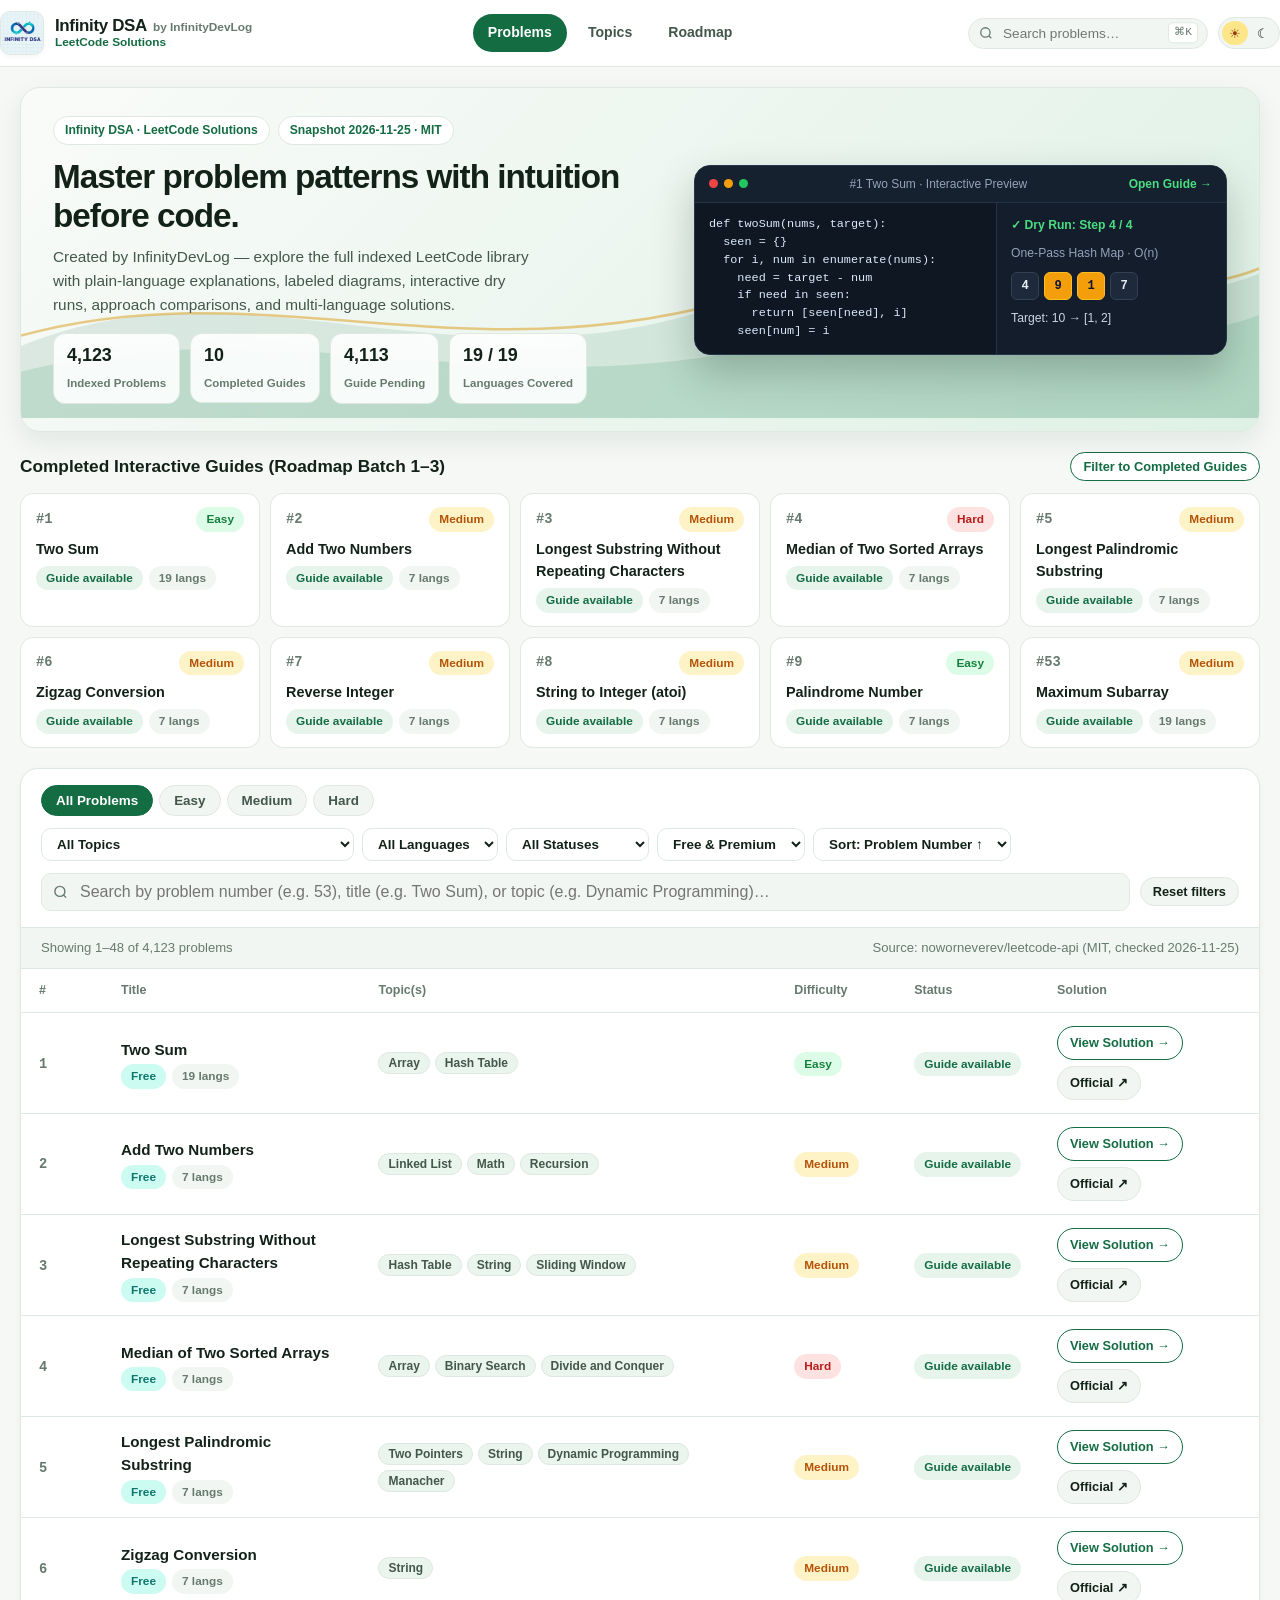
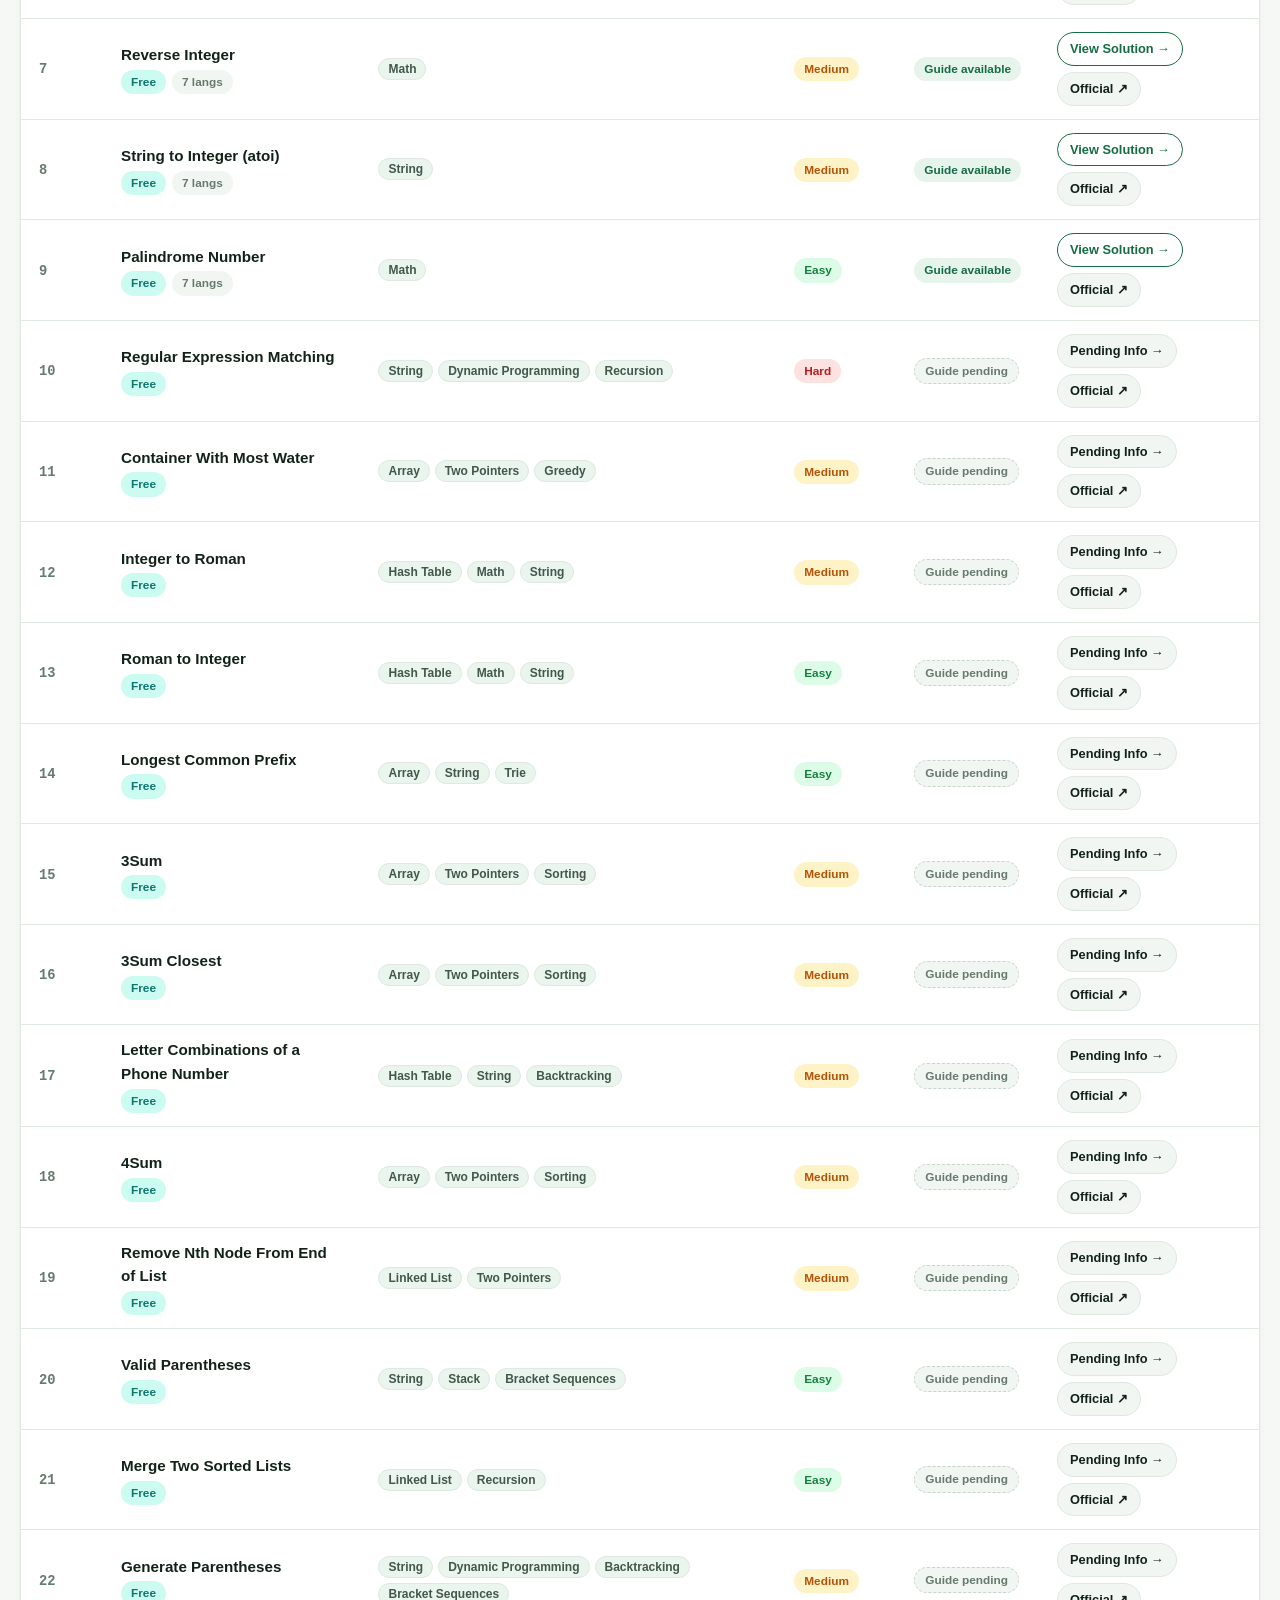
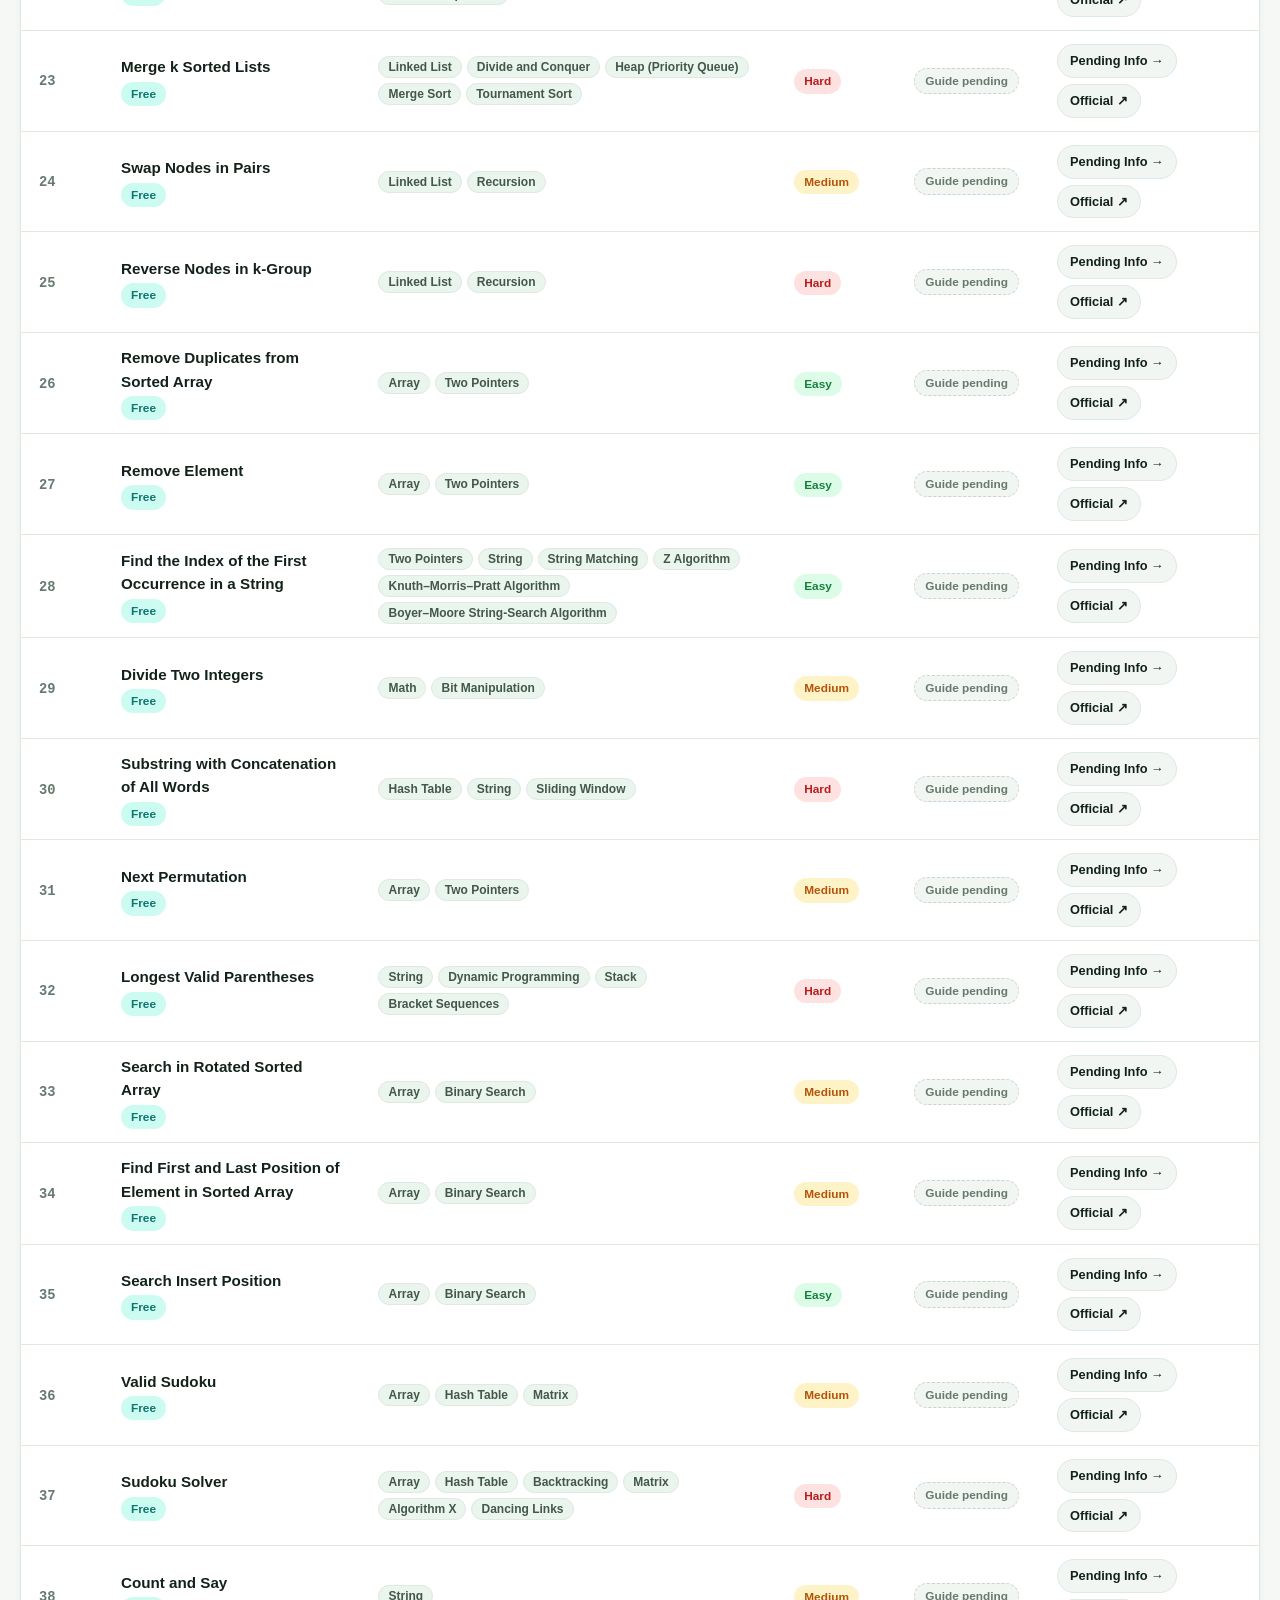
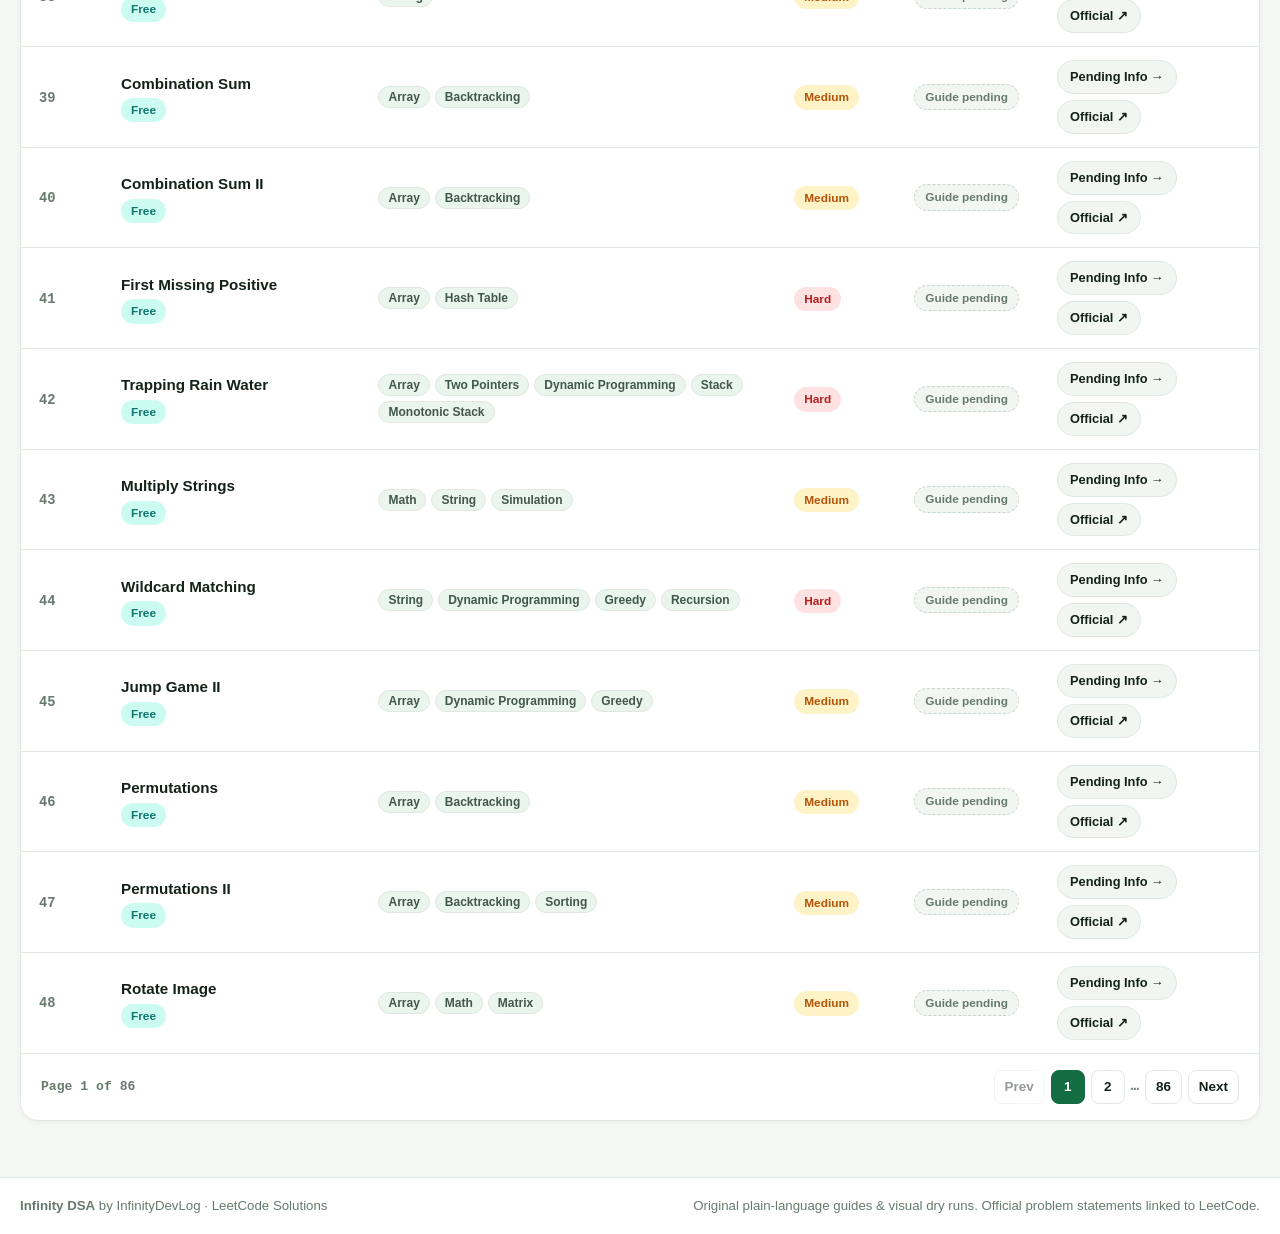
==== commit f94aeebf: "Exclude dev-only Python scripts via .gitattributes, clarify static setup, and add official logo" ====
--- a/index.html
+++ b/index.html
@@ -6,7 +6,7 @@
   <title>Infinity DSA — LeetCode Solutions by InfinityDevLog</title>
   <meta name="description" content="Infinity DSA by InfinityDevLog — LeetCode Solutions featuring intuitive explanations, visual dry runs, approach comparisons, and multi-language code.">
   <meta name="author" content="InfinityDevLog">
-  <link rel="icon" type="image/svg+xml" href="data:image/svg+xml,%3Csvg xmlns='http://www.w3.org/2000/svg' viewBox='0 0 24 24' fill='none' stroke='%23146c43' stroke-width='2.4'%3E%3Cpath d='M8 8l-4 4 4 4M16 8l4 4-4 4M13 6l-2 12'/%3E%3C/svg%3E">
+  <link rel="icon" type="image/png" href="assets/infinity-dsa-logo.png">
   <link rel="stylesheet" href="css/styles.css">
   <script src="js/theme.js"></script>
 </head>
@@ -14,7 +14,9 @@
   <header class="site-header">
     <div class="container header-inner">
       <a class="brand" href="index.html" aria-label="Infinity DSA Home">
-        <span class="brand-mark" aria-hidden="true">&lt;/&gt;</span>
+        <span class="brand-mark">
+          <img src="assets/infinity-dsa-logo.png" alt="Infinity DSA official logo" width="44" height="44">
+        </span>
         <span class="brand-text">
           <span class="brand-title-row">
             <span class="brand-name">Infinity DSA</span>
--- a/css/styles.css
+++ b/css/styles.css
@@ -130,17 +130,22 @@
 .brand:hover { text-decoration: none; }
 
 .brand-mark {
-  width: 38px;
-  height: 38px;
+  width: 44px;
+  height: 44px;
   border-radius: 10px;
-  background: linear-gradient(135deg, #146c43, #198754);
-  color: #fff;
+  background: #eaf4f8;
+  border: 1px solid var(--border);
   display: grid;
   place-items: center;
-  font-weight: 800;
-  font-family: var(--font-mono);
-  font-size: 0.92rem;
+  overflow: hidden;
+  flex-shrink: 0;
   box-shadow: var(--shadow-sm);
+}
+.brand-mark img {
+  width: 100%;
+  height: 100%;
+  object-fit: cover;
+  display: block;
 }
 
 .brand-text { display: flex; flex-direction: column; line-height: 1.15; }
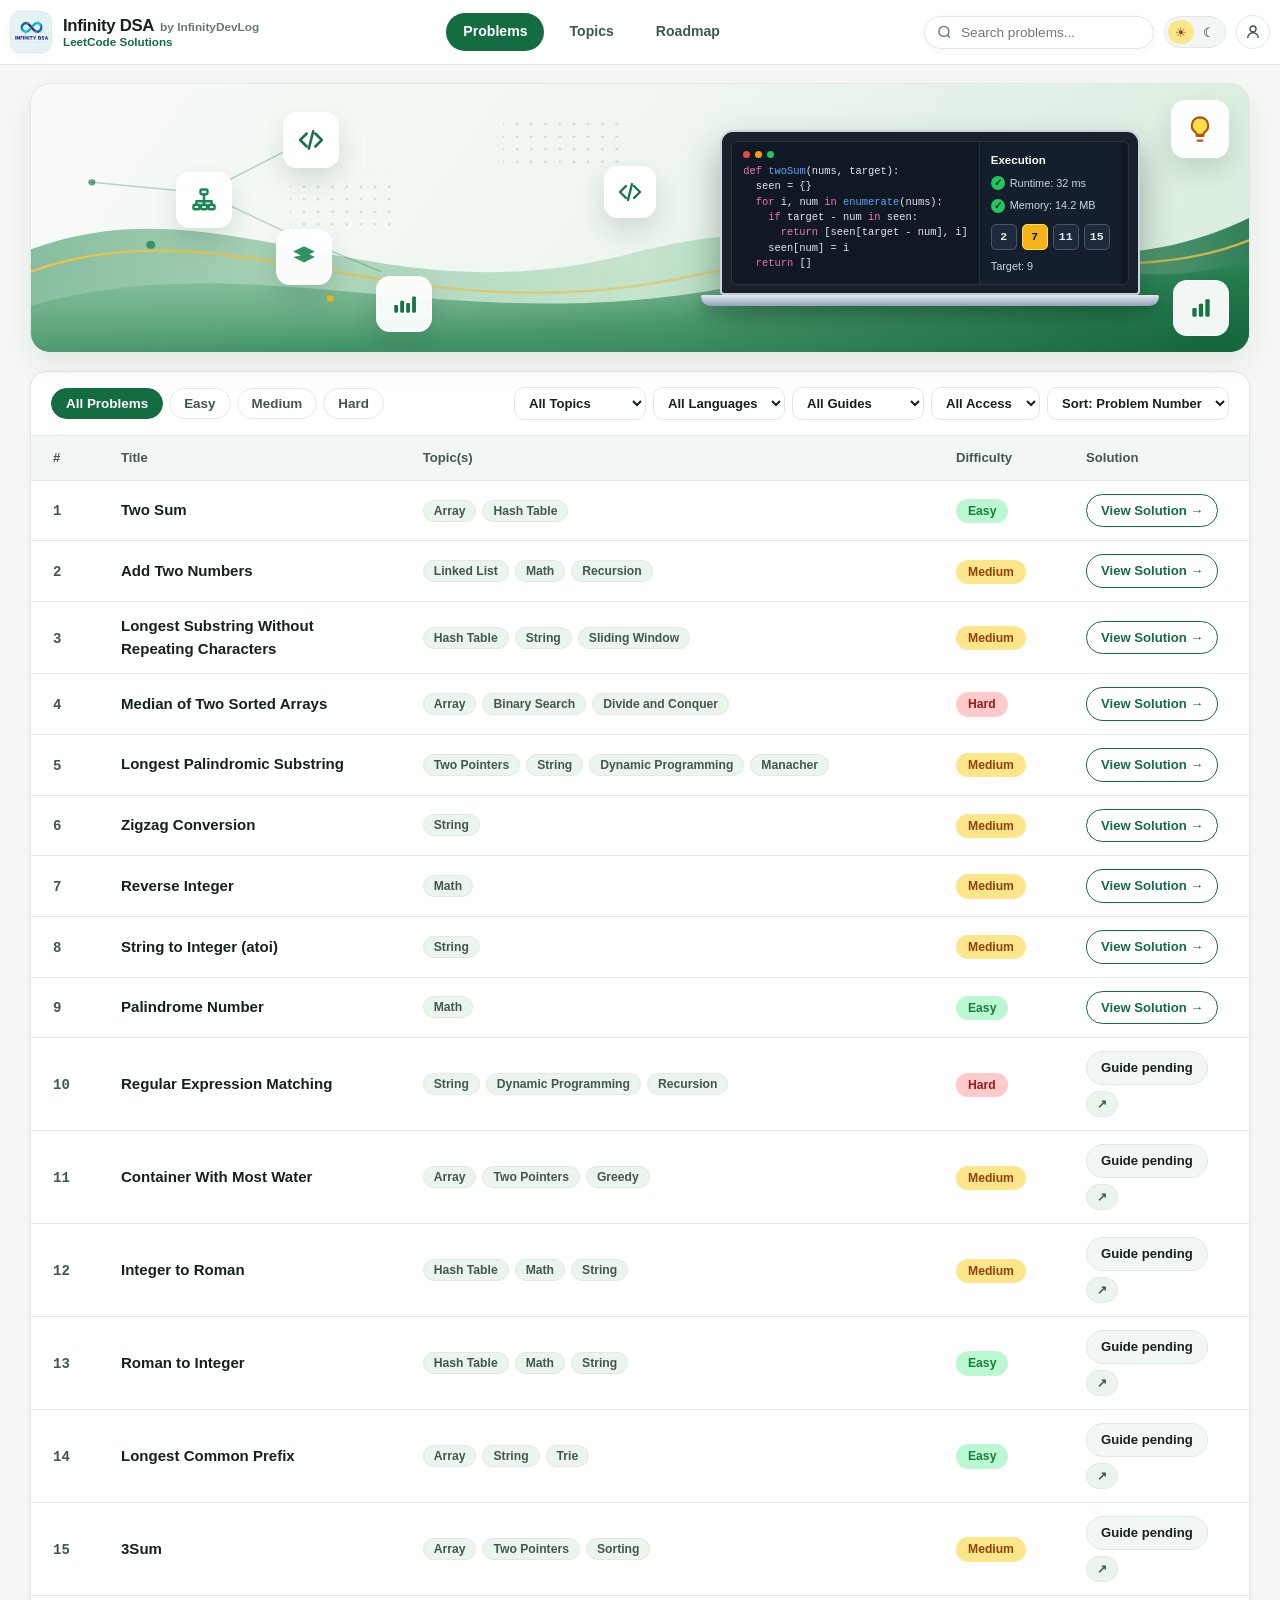
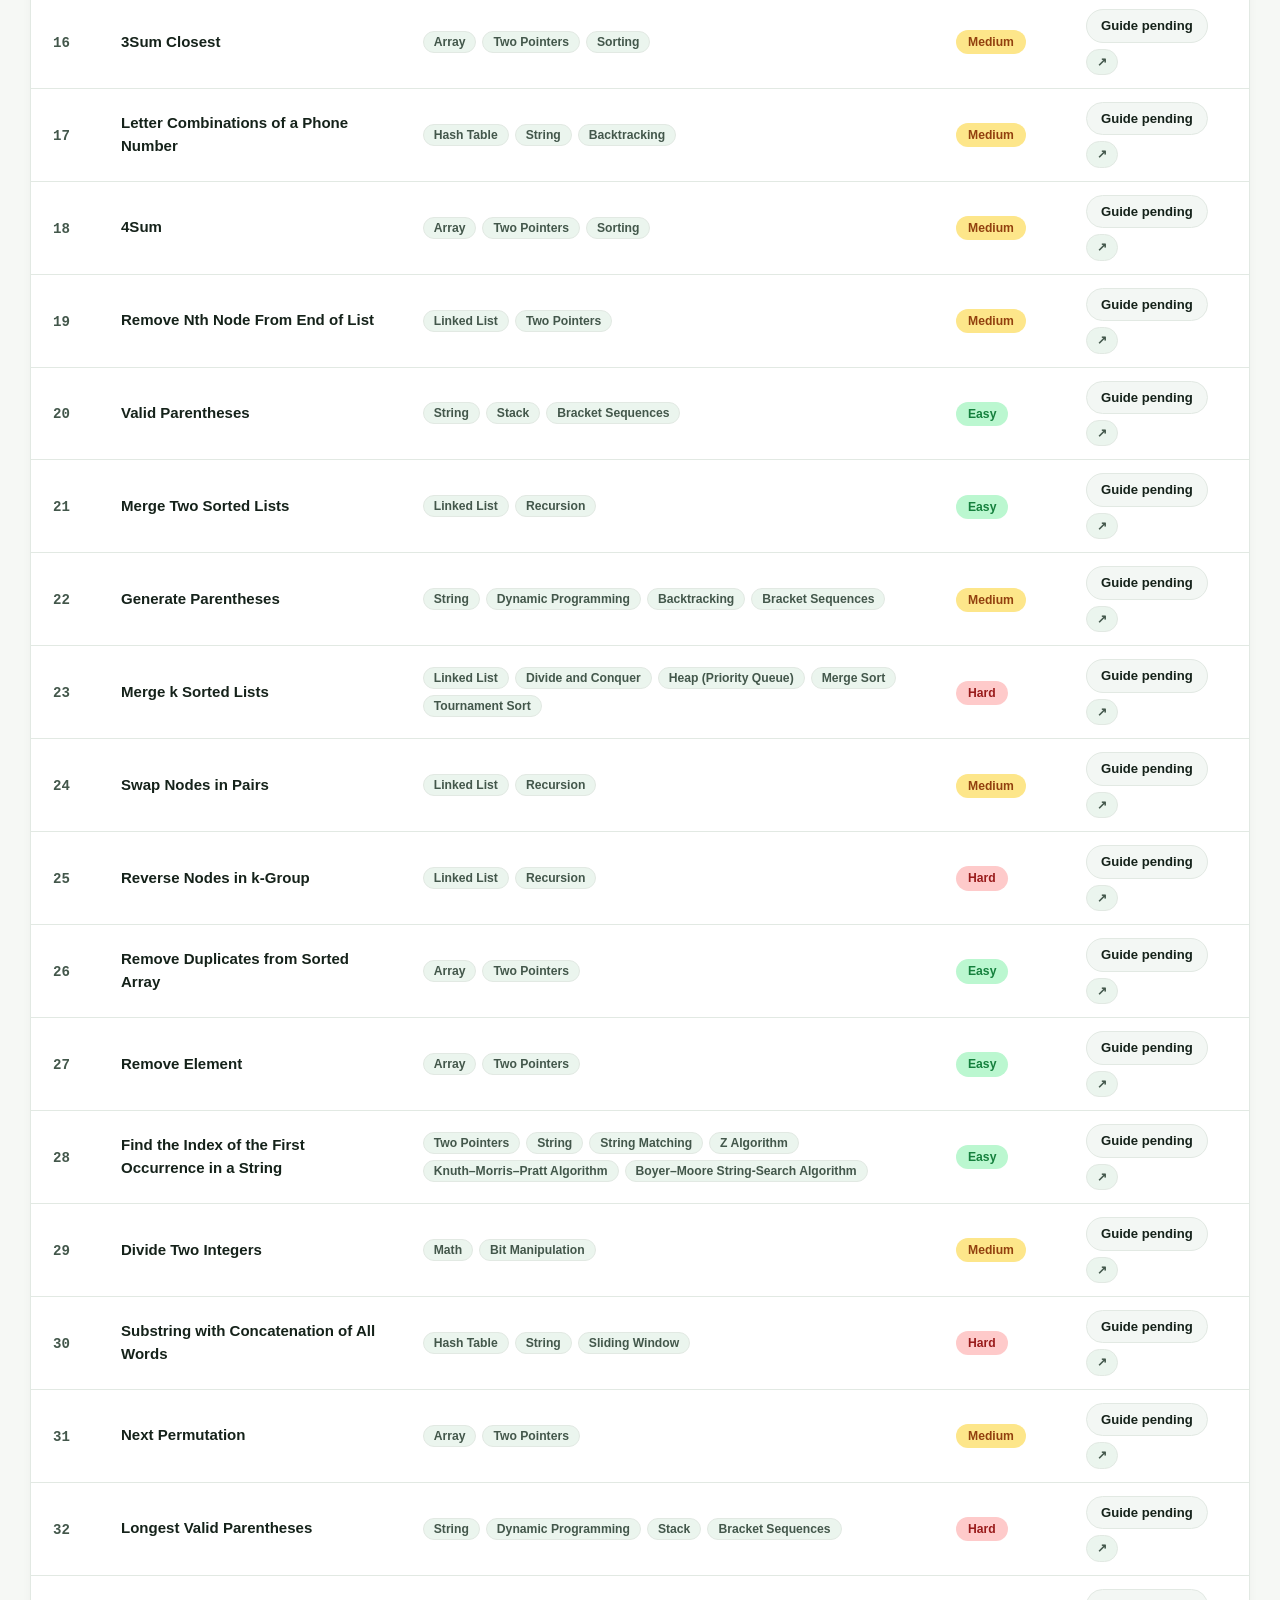
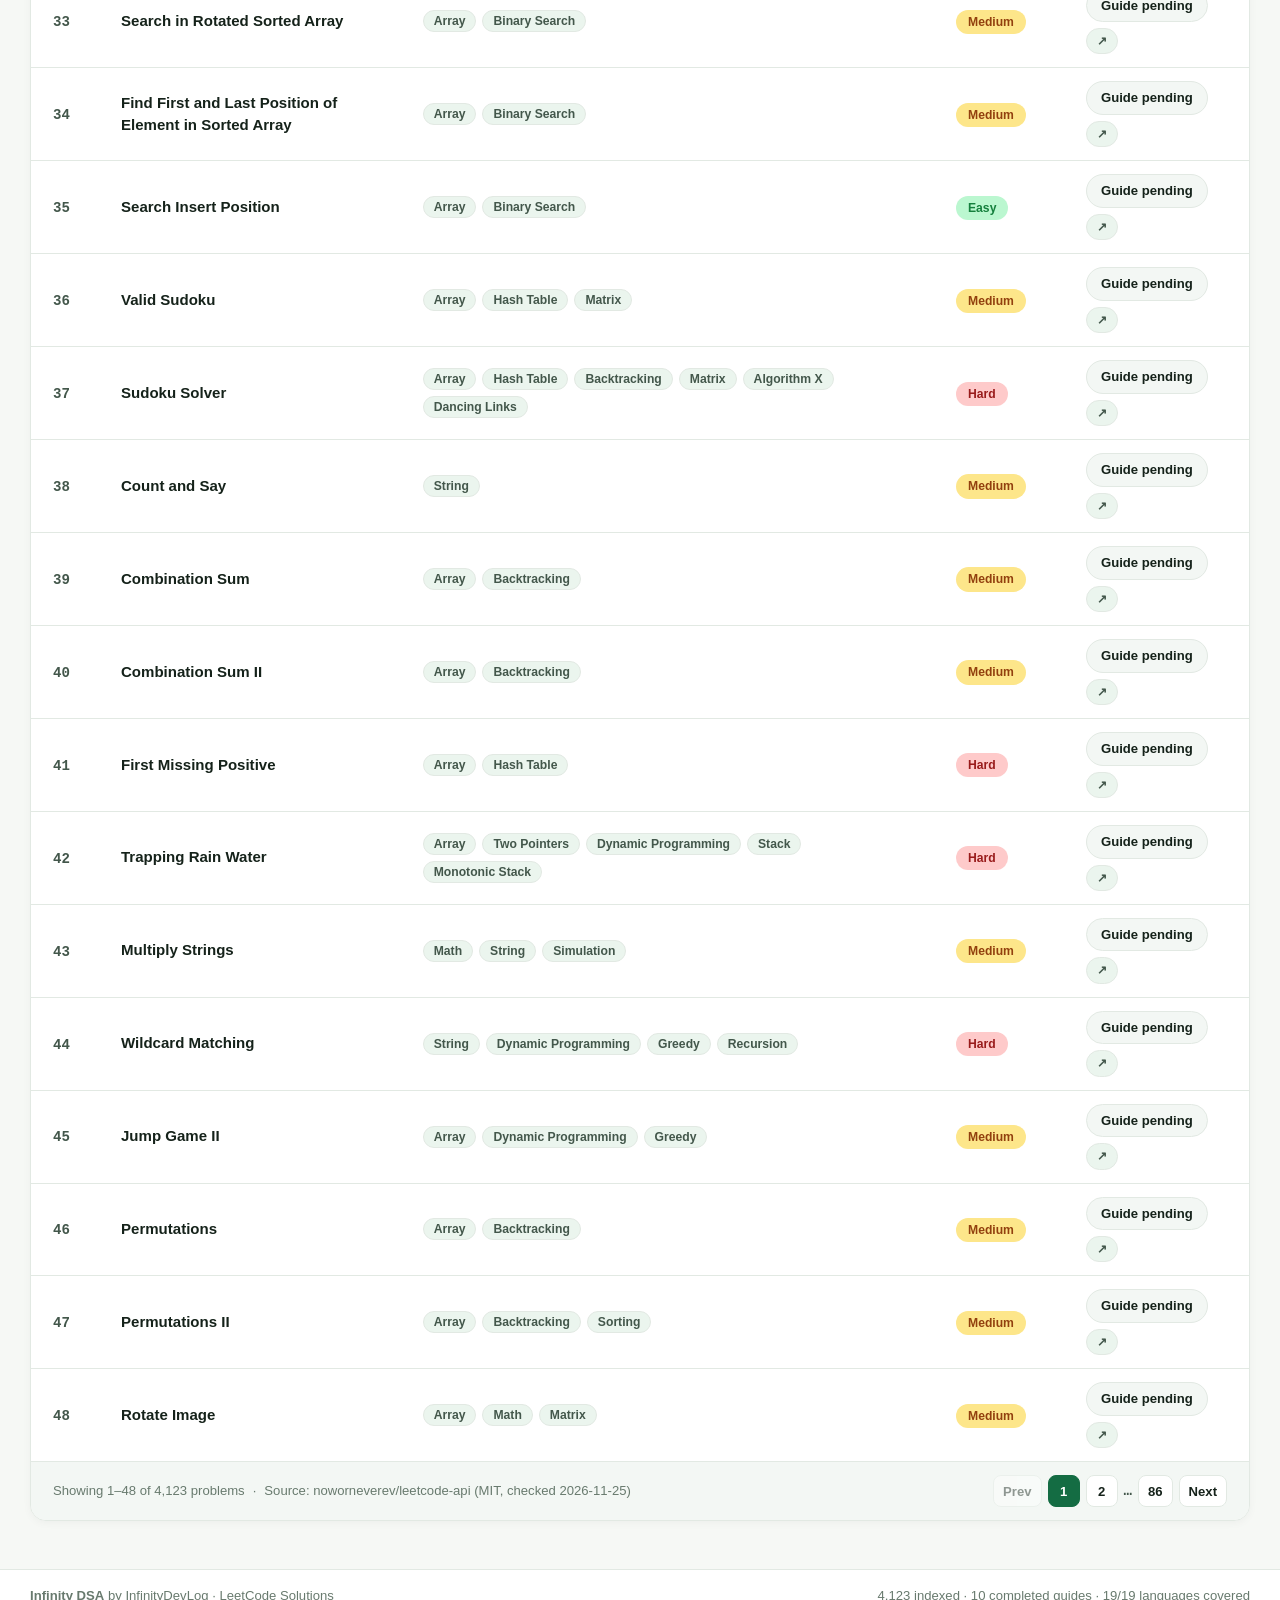
==== commit fdc06824: "Match exact landing page mockup with wave hero, floating icons, and laptop preview" ====
--- a/index.html
+++ b/index.html
@@ -28,177 +28,222 @@
 
       <nav class="nav-pills" aria-label="Primary">
         <a class="nav-pill active" href="#catalog" id="navProblems">Problems</a>
-        <a class="nav-pill" href="#topics" id="navTopics">Topics</a>
-        <a class="nav-pill" href="#roadmap" id="navRoadmap">Roadmap</a>
+        <a class="nav-pill" href="#catalog" id="navTopics">Topics</a>
+        <a class="nav-pill" href="#catalog" id="navRoadmap">Roadmap</a>
       </nav>
 
       <div class="header-right">
         <div class="header-search">
           <span class="search-ico" aria-hidden="true">
-            <svg width="14" height="14" viewBox="0 0 24 24" fill="none" stroke="currentColor" stroke-width="2.2">
+            <svg width="15" height="15" viewBox="0 0 24 24" fill="none" stroke="currentColor" stroke-width="2.2">
               <circle cx="11" cy="11" r="8"></circle>
               <path d="m21 21-4.3-4.3"></path>
             </svg>
           </span>
-          <input id="headerSearchInput" type="search" placeholder="Search problems…" aria-label="Quick search problems">
-          <span class="kbd-hint">⌘K</span>
+          <input id="searchInput" type="search" placeholder="Search problems..." aria-label="Search problems by number, title, or topic">
         </div>
         <button id="themeToggle" class="theme-pill" type="button" aria-label="Toggle light or dark mode" aria-pressed="false">
           <span class="sun-slot" aria-hidden="true">☀</span>
           <span class="moon-slot" aria-hidden="true">☾</span>
         </button>
+        <a class="avatar-btn" href="problem.html?slug=two-sum" title="Catalog stats &amp; start learning (#1 Two Sum)" aria-label="Start with problem #1">
+          <svg width="18" height="18" viewBox="0 0 24 24" fill="none" stroke="currentColor" stroke-width="1.9">
+            <circle cx="12" cy="8" r="4"></circle>
+            <path d="M5 20a7 7 0 0 1 14 0"></path>
+          </svg>
+        </a>
       </div>
     </div>
   </header>
 
   <main class="main-content">
     <div class="container">
-      <section class="hero-banner" aria-label="Infinity DSA overview">
-        <svg class="hero-waves" viewBox="0 0 1200 320" preserveAspectRatio="none" aria-hidden="true">
-          <path d="M0,250 C220,160 420,300 680,210 C920,130 1050,240 1200,180 L1200,320 L0,320 Z" fill="rgba(20,108,67,0.12)"></path>
-          <path d="M0,275 C260,210 470,315 740,245 C960,188 1090,265 1200,220 L1200,320 L0,320 Z" fill="rgba(25,135,84,0.15)"></path>
-          <path d="M0,240 C240,175 430,285 710,200 C940,130 1080,225 1200,175" fill="none" stroke="rgba(217,155,22,0.55)" stroke-width="2.5"></path>
+      <!-- Visual Hero Banner matching landing page reference -->
+      <section class="landing-hero" aria-label="Interactive algorithm preview">
+        <svg class="hero-waves-svg" viewBox="0 0 1200 300" preserveAspectRatio="none" aria-hidden="true">
+          <defs>
+            <linearGradient id="waveGrad1" x1="0" y1="0" x2="1" y2="1">
+              <stop offset="0%" stop-color="#87c59d" stop-opacity="0.35"/>
+              <stop offset="60%" stop-color="#1b7a48" stop-opacity="0.72"/>
+              <stop offset="100%" stop-color="#13633a" stop-opacity="0.9"/>
+            </linearGradient>
+            <linearGradient id="waveGrad2" x1="0" y1="0" x2="1" y2="0">
+              <stop offset="0%" stop-color="#2c8c59" stop-opacity="0.55"/>
+              <stop offset="50%" stop-color="#7ec495" stop-opacity="0.35"/>
+              <stop offset="100%" stop-color="#146c43" stop-opacity="0.85"/>
+            </linearGradient>
+            <linearGradient id="goldArc" x1="0" y1="0" x2="1" y2="0">
+              <stop offset="0%" stop-color="#f6c445" stop-opacity="0.9"/>
+              <stop offset="50%" stop-color="#f4b41a" stop-opacity="0.45"/>
+              <stop offset="100%" stop-color="#f6c445" stop-opacity="0.8"/>
+            </linearGradient>
+            <pattern id="dotGrid" width="14" height="14" patternUnits="userSpaceOnUse">
+              <circle cx="3" cy="3" r="1.4" fill="#146c43" fill-opacity="0.18"/>
+            </pattern>
+          </defs>
+          <rect x="255" y="102" width="110" height="58" fill="url(#dotGrid)"/>
+          <rect x="465" y="34" width="125" height="60" fill="url(#dotGrid)"/>
+          <path d="M0,185 C190,105 340,265 590,190 C840,115 1010,255 1200,150 L1200,300 L0,300 Z" fill="url(#waveGrad2)"/>
+          <path d="M0,248 C230,175 430,295 720,220 C960,155 1080,250 1200,195 L1200,300 L0,300 Z" fill="url(#waveGrad1)"/>
+          <path d="M0,210 C190,130 370,285 650,215 C900,155 1060,240 1200,175" fill="none" stroke="url(#goldArc)" stroke-width="2.5"/>
+          <!-- Connected node lines on left -->
+          <path d="M60,110 L170,122 L285,55 M170,122 L255,168 L345,210" fill="none" stroke="rgba(20,108,67,0.28)" stroke-width="1.6"/>
+          <circle cx="60" cy="110" r="3.5" fill="#16804b" fill-opacity="0.7"/>
+          <circle cx="118" cy="180" r="4.5" fill="#16804b" fill-opacity="0.75"/>
+          <circle cx="295" cy="240" r="3.5" fill="#f5b31a"/>
         </svg>
 
-        <div class="hero-left">
-          <div class="hero-badge-row">
-            <span class="hero-tag">Infinity DSA · LeetCode Solutions</span>
-            <span class="hero-tag" id="heroProvenanceTag">MIT Catalog Snapshot</span>
-          </div>
-          <h1>Master problem patterns with intuition before code.</h1>
-          <p>
-            Created by InfinityDevLog — explore the full indexed LeetCode library with plain-language explanations, labeled diagrams, interactive dry runs, approach comparisons, and multi-language solutions.
-          </p>
-          <div class="hero-metrics">
-            <div class="metric-pill">
-              <strong id="statTotal">—</strong>
-              <span>Indexed Problems</span>
-            </div>
-            <div class="metric-pill">
-              <strong id="statCompleted">—</strong>
-              <span>Completed Guides</span>
-            </div>
-            <div class="metric-pill">
-              <strong id="statPending">—</strong>
-              <span>Guide Pending</span>
-            </div>
-            <div class="metric-pill">
-              <strong id="statLanguages">—</strong>
-              <span>Languages Covered</span>
-            </div>
-          </div>
-        </div>
-
-        <div class="hero-right">
-          <div class="hero-preview">
-            <div class="preview-bar">
-              <span class="dots"><i style="background:#ef4444"></i><i style="background:#f59e0b"></i><i style="background:#22c55e"></i></span>
-              <span>#1 Two Sum · Interactive Preview</span>
-              <a href="problem.html?slug=two-sum" style="color:#4ade80;font-weight:700;">Open Guide →</a>
-            </div>
-            <div class="preview-body">
-              <pre class="preview-code">def twoSum(nums, target):
+        <div class="hero-left-stage" aria-hidden="true">
+          <div class="float-tile tile-code">
+            <svg width="26" height="26" viewBox="0 0 24 24" fill="none" stroke="#157347" stroke-width="2.3" stroke-linecap="round" stroke-linejoin="round">
+              <polyline points="16 18 22 12 16 6"></polyline>
+              <polyline points="8 6 2 12 8 18"></polyline>
+              <line x1="14" y1="4" x2="10" y2="20"></line>
+            </svg>
+          </div>
+          <div class="float-tile tile-tree">
+            <svg width="28" height="28" viewBox="0 0 24 24" fill="none" stroke="#198754" stroke-width="2.1" stroke-linecap="round" stroke-linejoin="round">
+              <rect x="9" y="3" width="6" height="4" rx="1"></rect>
+              <rect x="3" y="16" width="5" height="4" rx="1"></rect>
+              <rect x="9.5" y="16" width="5" height="4" rx="1"></rect>
+              <rect x="16" y="16" width="5" height="4" rx="1"></rect>
+              <path d="M12 7v4M5.5 16v-3h13v3M12 11v5"></path>
+            </svg>
+          </div>
+          <div class="float-tile tile-layers">
+            <svg width="26" height="26" viewBox="0 0 24 24" fill="#198754">
+              <path d="M12 2L2 7l10 5 10-5-10-5zm0 8L2 12l10 5 10-5-10-5zm0 7l-10-5 10 5 10-5-10 5z" opacity="0.9"/>
+            </svg>
+          </div>
+          <div class="float-tile tile-bars">
+            <svg width="26" height="26" viewBox="0 0 24 24" fill="#157347">
+              <rect x="3" y="13" width="3.5" height="7" rx="1"></rect>
+              <rect x="8.5" y="9" width="3.5" height="11" rx="1"></rect>
+              <rect x="14" y="11" width="3.5" height="9" rx="1"></rect>
+              <rect x="19.5" y="5" width="3.5" height="15" rx="1"></rect>
+            </svg>
+          </div>
+        </div>
+
+        <div class="hero-laptop-stage">
+          <div class="float-tile tile-screen-code" aria-hidden="true">
+            <svg width="24" height="24" viewBox="0 0 24 24" fill="none" stroke="#157347" stroke-width="2.3" stroke-linecap="round" stroke-linejoin="round">
+              <polyline points="16 18 22 12 16 6"></polyline>
+              <polyline points="8 6 2 12 8 18"></polyline>
+              <line x1="14" y1="4" x2="10" y2="20"></line>
+            </svg>
+          </div>
+
+          <a class="laptop-link" href="problem.html?slug=two-sum" aria-label="Open #1 Two Sum Interactive Guide">
+            <div class="laptop-bezel">
+              <div class="laptop-screen">
+                <div class="laptop-editor">
+                  <div class="win-dots">
+                    <i style="background:#ef4444"></i>
+                    <i style="background:#f59e0b"></i>
+                    <i style="background:#22c55e"></i>
+                  </div>
+                  <pre class="laptop-code"><span class="kw">def</span> <span class="fn">twoSum</span>(nums, target):
   seen = {}
-  for i, num in enumerate(nums):
-    need = target - num
-    if need in seen:
-      return [seen[need], i]
-    seen[num] = i</pre>
-              <div class="preview-exec">
-                <span class="exec-ok">✓ Dry Run: Step 4 / 4</span>
-                <span style="color:#94a3b8;">One-Pass Hash Map · O(n)</span>
-                <div class="exec-cells">
-                  <span class="exec-cell">4</span>
-                  <span class="exec-cell hit">9</span>
-                  <span class="exec-cell hit">1</span>
-                  <span class="exec-cell">7</span>
+  <span class="kw">for</span> i, num <span class="kw">in</span> <span class="fn">enumerate</span>(nums):
+    <span class="kw">if</span> target - num <span class="kw">in</span> seen:
+      <span class="kw">return</span> [seen[target - num], i]
+    seen[num] = i
+  <span class="kw">return</span> []</pre>
                 </div>
-                <span style="color:#cbd5e1;">Target: 10 → [1, 2]</span>
+                <div class="laptop-exec">
+                  <div class="exec-heading">Execution</div>
+                  <div class="exec-stat"><span class="chk">✓</span> Runtime: 32 ms</div>
+                  <div class="exec-stat"><span class="chk">✓</span> Memory: 14.2 MB</div>
+                  <div class="exec-array">
+                    <span class="arr-cell">2</span>
+                    <span class="arr-cell active">7</span>
+                    <span class="arr-cell">11</span>
+                    <span class="arr-cell">15</span>
+                  </div>
+                  <div class="exec-target">Target: 9</div>
+                </div>
               </div>
             </div>
+            <div class="laptop-base"></div>
+          </a>
+
+          <div class="float-tile tile-bulb" aria-hidden="true">
+            <svg width="28" height="28" viewBox="0 0 24 24" fill="#fde047" stroke="#b45309" stroke-width="1.8" stroke-linecap="round" stroke-linejoin="round">
+              <path d="M9 18h6"></path>
+              <path d="M10 22h4"></path>
+              <path d="M12 2a7 7 0 0 0-4 12.7c.6.5 1 1.2 1 2v.3h6v-.3c0-.8.4-1.5 1-2A7 7 0 0 0 12 2z"></path>
+            </svg>
+          </div>
+          <div class="float-tile tile-right-bars" aria-hidden="true">
+            <svg width="26" height="26" viewBox="0 0 24 24" fill="#157347">
+              <rect x="4" y="12" width="4" height="8" rx="1"></rect>
+              <rect x="10" y="8" width="4" height="12" rx="1"></rect>
+              <rect x="16" y="4" width="4" height="16" rx="1"></rect>
+            </svg>
           </div>
         </div>
       </section>
 
-      <section id="roadmap" aria-label="Completed Interactive Guides" style="margin-bottom:20px;">
-        <div class="hero-badge-row" style="justify-content:space-between;">
-          <h2 style="margin:0;font-size:1.08rem;">Completed Interactive Guides (Roadmap Batch 1–3)</h2>
-          <button type="button" class="btn btn-outline-green btn-sm" id="filterAvailableBtn">Filter to Completed Guides</button>
-        </div>
-        <div class="completed-strip" id="featuredGrid"></div>
-      </section>
-
+      <!-- Main Problem Catalog Card matching reference -->
       <section id="catalog" class="catalog-panel" aria-label="Problem catalog">
         <div class="catalog-toolbar">
-          <div class="toolbar-top">
-            <div class="diff-tabs" role="group" aria-label="Filter by difficulty">
-              <button type="button" class="seg-btn active" data-diff="all">All Problems</button>
-              <button type="button" class="seg-btn" data-diff="Easy">Easy</button>
-              <button type="button" class="seg-btn" data-diff="Medium">Medium</button>
-              <button type="button" class="seg-btn" data-diff="Hard">Hard</button>
-            </div>
-
-            <div class="dropdown-row">
-              <select id="topicFilter" aria-label="Filter by topic">
-                <option value="all">All Topics</option>
-              </select>
-              <select id="languageFilter" aria-label="Filter by code language">
-                <option value="all">All Languages</option>
-              </select>
-              <select id="statusFilter" aria-label="Filter by guide availability">
-                <option value="all">All Statuses</option>
-                <option value="available">Guide available</option>
-                <option value="pending">Guide pending</option>
-              </select>
-              <select id="accessFilter" aria-label="Filter by access status">
-                <option value="all">Free &amp; Premium</option>
-                <option value="Free">Free only</option>
-                <option value="Premium">Premium only</option>
-              </select>
-              <select id="sortSelect" aria-label="Sort problems">
-                <option value="number-asc">Sort: Problem Number ↑</option>
-                <option value="number-desc">Sort: Problem Number ↓</option>
-                <option value="guides-first">Sort: Guides First</option>
-              </select>
-            </div>
-          </div>
-
-          <div class="search-strip" id="topics">
-            <div class="search-input-wrap">
-              <span class="search-ico" aria-hidden="true">
-                <svg width="15" height="15" viewBox="0 0 24 24" fill="none" stroke="currentColor" stroke-width="2.2">
-                  <circle cx="11" cy="11" r="8"></circle>
-                  <path d="m21 21-4.3-4.3"></path>
-                </svg>
-              </span>
-              <input id="searchInput" type="search" placeholder="Search by problem number (e.g. 53), title (e.g. Two Sum), or topic (e.g. Dynamic Programming)…" aria-label="Search problems by number, title, or topic">
-            </div>
-            <button type="button" id="resetFiltersBtn" class="btn btn-secondary btn-sm">Reset filters</button>
-          </div>
-        </div>
-
-        <div class="results-bar">
-          <span id="resultsCount">Loading problem catalog…</span>
-          <span id="catalogProvenance"></span>
+          <div class="diff-tabs" role="group" aria-label="Filter by difficulty">
+            <button type="button" class="seg-btn active" data-diff="all">All Problems</button>
+            <button type="button" class="seg-btn" data-diff="Easy">Easy</button>
+            <button type="button" class="seg-btn" data-diff="Medium">Medium</button>
+            <button type="button" class="seg-btn" data-diff="Hard">Hard</button>
+          </div>
+
+          <div class="dropdown-row">
+            <select id="topicFilter" aria-label="Filter by topic">
+              <option value="all">All Topics</option>
+            </select>
+            <select id="languageFilter" aria-label="Filter by code language">
+              <option value="all">All Languages</option>
+            </select>
+            <select id="statusFilter" aria-label="Filter by guide availability">
+              <option value="all">All Guides</option>
+              <option value="available">Guide available</option>
+              <option value="pending">Guide pending</option>
+            </select>
+            <select id="accessFilter" aria-label="Filter by access status">
+              <option value="all">All Access</option>
+              <option value="Free">Free</option>
+              <option value="Premium">Premium</option>
+            </select>
+            <select id="sortSelect" aria-label="Sort problems">
+              <option value="number-asc">Sort: Problem Number</option>
+              <option value="number-desc">Sort: Number ↓</option>
+              <option value="guides-first">Sort: Guides First</option>
+            </select>
+          </div>
         </div>
 
         <div class="catalog-table-wrap">
           <table class="catalog-table">
             <thead>
               <tr>
-                <th style="width:82px;">#</th>
+                <th style="width:68px;">#</th>
                 <th>Title</th>
                 <th>Topic(s)</th>
-                <th style="width:120px;">Difficulty</th>
-                <th style="width:130px;">Status</th>
-                <th style="width:220px;">Solution</th>
+                <th style="width:130px;">Difficulty</th>
+                <th style="width:185px;">Solution</th>
               </tr>
             </thead>
             <tbody id="catalogBody"></tbody>
           </table>
         </div>
 
-        <div id="pagination" class="pagination"></div>
+        <div class="catalog-footer-bar">
+          <div class="catalog-meta-line">
+            <span id="resultsCount">Loading catalog…</span>
+            <span class="meta-sep" aria-hidden="true">·</span>
+            <span id="catalogProvenance"></span>
+            <button type="button" id="resetFiltersBtn" class="reset-link" hidden>Reset filters</button>
+          </div>
+          <div id="pagination" class="pagination-controls"></div>
+        </div>
       </section>
     </div>
   </main>
@@ -206,7 +251,7 @@
   <footer class="site-footer">
     <div class="container footer-inner">
       <span><strong>Infinity DSA</strong> by InfinityDevLog · LeetCode Solutions</span>
-      <span>Original plain-language guides &amp; visual dry runs. Official problem statements linked to LeetCode.</span>
+      <span id="footerStats">4,123 problems indexed · Plain-language guides, dry runs &amp; multi-language solutions</span>
     </div>
   </footer>
 
--- a/css/styles.css
+++ b/css/styles.css
@@ -1,27 +1,27 @@
 /* Infinity DSA — LeetCode Solutions by InfinityDevLog */
 :root {
   color-scheme: light;
-  --bg: #f5f8f5;
+  --bg: #f6f8f5;
   --surface: #ffffff;
-  --surface-alt: #f1f6f2;
-  --surface-tint: #eaf5ee;
-  --border: #dfe8e1;
-  --border-strong: #c7d6cb;
-  --text: #132219;
+  --surface-alt: #f3f7f4;
+  --surface-tint: #ebf5ee;
+  --border: #e2e9e3;
+  --border-strong: #c9d7cc;
+  --text: #15221a;
   --text-secondary: #43574b;
-  --muted: #677a6e;
+  --muted: #687a6e;
   --accent: #146c43;
   --accent-bright: #198754;
-  --accent-hover: #0f5434;
-  --accent-soft: #e6f4ec;
-  --gold: #d99b16;
-  --gold-soft: #fef6e0;
+  --accent-hover: #0e5232;
+  --accent-soft: #e7f4ec;
+  --gold: #f5b31a;
+  --gold-soft: #fef6df;
   --easy: #15803d;
-  --easy-bg: #dcfce7;
-  --medium: #b45309;
-  --medium-bg: #fef3c7;
-  --hard: #b91c1c;
-  --hard-bg: #fee2e2;
+  --easy-bg: #bbf7d0;
+  --medium: #92400e;
+  --medium-bg: #fde68a;
+  --hard: #991b1b;
+  --hard-bg: #fecaca;
   --premium: #7e22ce;
   --premium-bg: #f3e8ff;
   --free: #0f766e;
@@ -29,11 +29,8 @@
   --code-bg: #0f1722;
   --code-text: #e6edf3;
   --code-border: #1e293b;
-  --shadow-sm: 0 2px 6px rgba(19, 34, 25, 0.04);
-  --shadow-md: 0 10px 28px rgba(19, 34, 25, 0.08);
-  --radius-sm: 8px;
-  --radius-md: 12px;
-  --radius-lg: 16px;
+  --shadow-sm: 0 2px 8px rgba(19, 34, 25, 0.04);
+  --shadow-md: 0 12px 30px rgba(19, 34, 25, 0.08);
   --font-sans: "Inter", -apple-system, BlinkMacSystemFont, "Segoe UI", Roboto, sans-serif;
   --font-mono: "JetBrains Mono", "Fira Code", ui-monospace, SFMono-Regular, Menlo, Consolas, monospace;
 }
@@ -52,15 +49,15 @@
   --accent: #22c55e;
   --accent-bright: #34d399;
   --accent-hover: #16a34a;
-  --accent-soft: rgba(34, 197, 94, 0.15);
+  --accent-soft: rgba(34, 197, 94, 0.16);
   --gold: #fbbf24;
   --gold-soft: rgba(251, 191, 36, 0.16);
   --easy: #4ade80;
-  --easy-bg: rgba(74, 222, 128, 0.16);
+  --easy-bg: rgba(74, 222, 128, 0.18);
   --medium: #fbbf24;
-  --medium-bg: rgba(251, 191, 36, 0.16);
+  --medium-bg: rgba(251, 191, 36, 0.18);
   --hard: #f87171;
-  --hard-bg: rgba(248, 113, 113, 0.16);
+  --hard-bg: rgba(248, 113, 113, 0.18);
   --premium: #c084fc;
   --premium-bg: rgba(192, 132, 252, 0.16);
   --free: #2dd4bf;
@@ -80,7 +77,7 @@
   font-family: var(--font-sans);
   background: var(--bg);
   color: var(--text);
-  line-height: 1.55;
+  line-height: 1.5;
   -webkit-font-smoothing: antialiased;
   min-height: 100vh;
   display: flex;
@@ -95,17 +92,17 @@
 
 .container {
   width: 100%;
-  max-width: 1320px;
+  max-width: 1260px;
   margin: 0 auto;
   padding: 0 20px;
 }
 
-/* Top Navbar matching reference UI */
+/* Top Navigation Bar matching mockup */
 .site-header {
   position: sticky;
   top: 0;
   z-index: 50;
-  background: color-mix(in srgb, var(--surface) 92%, transparent);
+  background: color-mix(in srgb, var(--surface) 94%, transparent);
   backdrop-filter: blur(12px);
   border-bottom: 1px solid var(--border);
 }
@@ -115,7 +112,7 @@
   align-items: center;
   justify-content: space-between;
   gap: 16px;
-  min-height: 66px;
+  min-height: 64px;
   padding: 8px 0;
 }
 
@@ -130,8 +127,8 @@
 .brand:hover { text-decoration: none; }
 
 .brand-mark {
-  width: 44px;
-  height: 44px;
+  width: 42px;
+  height: 42px;
   border-radius: 10px;
   background: #eaf4f8;
   border: 1px solid var(--border);
@@ -150,86 +147,61 @@
 
 .brand-text { display: flex; flex-direction: column; line-height: 1.15; }
 .brand-title-row { display: flex; align-items: baseline; gap: 6px; flex-wrap: wrap; }
-.brand-name { font-size: 1.06rem; font-weight: 800; letter-spacing: -0.02em; }
+.brand-name { font-size: 1.05rem; font-weight: 800; letter-spacing: -0.02em; }
 .brand-credit { font-size: 0.74rem; font-weight: 600; color: var(--muted); }
-.brand-subtitle { font-size: 0.74rem; font-weight: 700; color: var(--accent); }
+.brand-subtitle { font-size: 0.73rem; font-weight: 700; color: var(--accent); }
 
 .nav-pills {
   display: flex;
   align-items: center;
-  gap: 6px;
-}
-
+  gap: 8px;
+}
 .nav-pill {
-  padding: 7px 14px;
+  padding: 7px 16px;
   border-radius: 999px;
   font-size: 0.88rem;
-  font-weight: 650;
+  font-weight: 700;
   color: var(--text-secondary);
   border: 1px solid transparent;
-  background: transparent;
-  transition: background 0.15s ease, color 0.15s ease;
-}
-.nav-pill:hover {
-  background: var(--surface-alt);
-  color: var(--text);
-  text-decoration: none;
-}
-.nav-pill.active {
-  background: var(--accent);
-  color: #fff;
-}
-[data-theme="dark"] .nav-pill.active { color: #051b0e; }
+  transition: background 0.14s ease, color 0.14s ease;
+}
+.nav-pill:hover { background: var(--surface-alt); color: var(--text); text-decoration: none; }
+.nav-pill.active { background: var(--accent); color: #fff; }
+[data-theme="dark"] .nav-pill.active { color: #052e16; }
 
 .header-right {
   display: flex;
   align-items: center;
   gap: 10px;
 }
-
 .header-search {
   position: relative;
-  width: 240px;
+  width: 230px;
 }
 .header-search input {
   width: 100%;
-  padding: 7px 36px 7px 34px;
+  padding: 8px 14px 8px 36px;
   border-radius: 999px;
   border: 1px solid var(--border);
-  background: var(--surface-alt);
+  background: var(--surface);
   font-size: 0.85rem;
   outline: none;
+  box-shadow: var(--shadow-sm);
 }
 .header-search input:focus {
   border-color: var(--accent);
-  background: var(--surface);
   box-shadow: 0 0 0 3px var(--accent-soft);
 }
 .header-search .search-ico {
   position: absolute;
-  left: 11px;
+  left: 13px;
   top: 50%;
   transform: translateY(-50%);
   color: var(--muted);
   display: flex;
   pointer-events: none;
 }
-.kbd-hint {
-  position: absolute;
-  right: 10px;
-  top: 50%;
-  transform: translateY(-50%);
-  font-size: 0.7rem;
-  font-family: var(--font-mono);
-  color: var(--muted);
-  background: var(--surface);
-  border: 1px solid var(--border);
-  padding: 1px 5px;
-  border-radius: 5px;
-  pointer-events: none;
-}
-
-/* Sun/Moon dual pill toggle matching mockup */
+
 .theme-pill {
   display: inline-flex;
   align-items: center;
@@ -246,188 +218,182 @@
   display: grid;
   place-items: center;
   font-size: 0.82rem;
-  transition: background 0.15s ease;
-}
-[data-theme="light"] .theme-pill .sun-slot {
-  background: #fde68a;
-  color: #92400e;
-}
-[data-theme="dark"] .theme-pill .moon-slot {
-  background: var(--accent);
-  color: #052e16;
-}
-
-.main-content { flex: 1; padding: 20px 0 56px; }
-
-/* Homepage Hero Banner matching Image 1 */
-.hero-banner {
+}
+[data-theme="light"] .theme-pill .sun-slot { background: #fde68a; color: #92400e; }
+[data-theme="dark"] .theme-pill .moon-slot { background: var(--accent); color: #052e16; }
+
+.avatar-btn {
+  width: 34px;
+  height: 34px;
+  border-radius: 999px;
+  border: 1px solid var(--border);
+  background: var(--surface);
+  color: var(--text-secondary);
+  display: grid;
+  place-items: center;
+}
+.avatar-btn:hover { border-color: var(--accent); color: var(--accent); text-decoration: none; }
+
+.main-content { flex: 1; padding: 18px 0 48px; }
+
+/* Landing Page Visual Hero Banner matching screenshot */
+.landing-hero {
   position: relative;
+  height: 270px;
+  border-radius: 20px;
   overflow: hidden;
-  border-radius: 20px;
-  border: 1px solid var(--border);
-  background: linear-gradient(135deg, #f9fbf8 0%, #eaf5ee 58%, #dff1e5 100%);
-  padding: 28px 32px;
-  margin-bottom: 20px;
+  border: 1px solid var(--border);
+  background: linear-gradient(125deg, #f9fbf8 0%, #eef6ef 48%, #d7ecdc 100%);
+  box-shadow: var(--shadow-md);
+  margin-bottom: 18px;
   display: grid;
-  grid-template-columns: 1.15fr 1fr;
-  gap: 28px;
-  align-items: center;
-  box-shadow: var(--shadow-md);
-}
-[data-theme="dark"] .hero-banner {
-  background: linear-gradient(135deg, #0e1913 0%, #13271c 58%, #163324 100%);
-}
-.hero-waves {
+  grid-template-columns: 1fr 1.15fr;
+  align-items: center;
+}
+[data-theme="dark"] .landing-hero {
+  background: linear-gradient(125deg, #0d1811 0%, #12261b 55%, #163525 100%);
+}
+.hero-waves-svg {
   position: absolute;
   inset: 0;
+  width: 100%;
+  height: 100%;
   pointer-events: none;
-  opacity: 0.92;
-}
-.hero-left, .hero-right { position: relative; z-index: 2; }
-
-.hero-badge-row {
-  display: flex;
-  align-items: center;
-  gap: 8px;
-  flex-wrap: wrap;
-  margin-bottom: 12px;
-}
-.hero-tag {
-  display: inline-flex;
-  align-items: center;
-  gap: 6px;
-  padding: 4px 11px;
-  border-radius: 999px;
-  background: var(--surface);
-  border: 1px solid var(--border);
-  font-size: 0.76rem;
-  font-weight: 700;
-  color: var(--accent);
-}
-
-.hero-left h1 {
-  margin: 0 0 10px;
-  font-size: clamp(1.55rem, 2.6vw, 2.2rem);
-  line-height: 1.18;
-  letter-spacing: -0.03em;
-}
-.hero-left p {
-  margin: 0 0 16px;
-  color: var(--text-secondary);
-  max-width: 56ch;
-  font-size: 0.96rem;
-}
-
-.hero-metrics {
-  display: flex;
-  flex-wrap: wrap;
-  gap: 10px;
-}
-.metric-pill {
-  background: color-mix(in srgb, var(--surface) 88%, transparent);
-  border: 1px solid var(--border);
-  border-radius: 12px;
-  padding: 8px 13px;
-  backdrop-filter: blur(6px);
-}
-.metric-pill strong {
-  display: block;
-  font-size: 1.12rem;
-  font-weight: 800;
-  color: var(--text);
-}
-.metric-pill span {
-  font-size: 0.72rem;
-  color: var(--muted);
-  font-weight: 600;
-}
-
-/* Laptop / Code preview card in Hero */
-.hero-preview {
-  background: #0f1722;
-  color: #e6edf3;
-  border-radius: 16px;
-  border: 1px solid #263547;
-  box-shadow: 0 18px 40px rgba(12, 34, 22, 0.24);
-  overflow: hidden;
-}
-.preview-bar {
-  display: flex;
-  align-items: center;
-  justify-content: space-between;
-  padding: 9px 14px;
-  background: #162130;
-  border-bottom: 1px solid #243347;
-  font-size: 0.75rem;
-  color: #94a3b8;
-}
-.dots { display: flex; gap: 6px; }
-.dots i { width: 9px; height: 9px; border-radius: 50%; display: block; }
-.preview-body {
-  display: grid;
-  grid-template-columns: 1.25fr 0.95fr;
-  gap: 1px;
-  background: #243347;
-}
-.preview-code {
-  background: #0f1722;
-  padding: 13px 14px;
-  font-family: var(--font-mono);
-  font-size: 0.74rem;
-  line-height: 1.5;
-  margin: 0;
-  overflow-x: auto;
-  color: #dbeafe;
-}
-.preview-exec {
-  background: #131d2b;
-  padding: 13px 14px;
-  display: flex;
-  flex-direction: column;
-  gap: 9px;
-  font-size: 0.76rem;
-}
-.exec-ok { color: #4ade80; font-weight: 700; display: flex; align-items: center; gap: 5px; }
-.exec-cells { display: flex; gap: 5px; }
-.exec-cell {
-  width: 28px;
-  height: 28px;
-  border-radius: 6px;
-  border: 1px solid #334155;
+}
+
+.hero-left-stage {
+  position: relative;
+  height: 100%;
+  z-index: 2;
+}
+.float-tile {
+  position: absolute;
+  width: 56px;
+  height: 56px;
+  border-radius: 14px;
+  background: rgba(255, 255, 255, 0.94);
+  border: 1px solid rgba(255, 255, 255, 0.9);
+  box-shadow: 0 12px 26px rgba(15, 58, 35, 0.14);
   display: grid;
   place-items: center;
+}
+[data-theme="dark"] .float-tile {
+  background: rgba(22, 38, 29, 0.92);
+  border-color: var(--border-strong);
+}
+.tile-code { top: 28px; left: 252px; }
+.tile-tree { top: 88px; left: 145px; }
+.tile-layers { top: 145px; left: 245px; }
+.tile-bars { top: 192px; left: 345px; }
+
+.hero-laptop-stage {
+  position: relative;
+  height: 100%;
+  display: flex;
+  align-items: center;
+  justify-content: center;
+  z-index: 2;
+  padding: 0 28px 0 42px;
+}
+.tile-screen-code { top: 82px; left: 6px; width: 52px; height: 52px; z-index: 4; }
+.tile-bulb { top: 16px; right: 20px; width: 58px; height: 58px; z-index: 4; }
+.tile-right-bars { bottom: 16px; right: 20px; width: 56px; height: 56px; z-index: 4; }
+
+.laptop-link {
+  display: flex;
+  flex-direction: column;
+  align-items: center;
+  max-width: 100%;
+  text-decoration: none;
+  transition: transform 0.18s ease;
+}
+.laptop-link:hover { transform: translateY(-2px); text-decoration: none; }
+
+.laptop-bezel {
+  background: #1a212b;
+  border-radius: 13px 13px 4px 4px;
+  padding: 9px 9px 8px;
+  border: 2px solid #cbd5e1;
+  box-shadow: 0 18px 36px rgba(10, 34, 20, 0.34);
+  width: 420px;
+  max-width: 100%;
+}
+.laptop-screen {
+  background: #101824;
+  border-radius: 6px;
+  display: grid;
+  grid-template-columns: 1.3fr 0.95fr;
+  overflow: hidden;
+  border: 1px solid #263244;
+}
+.laptop-editor {
+  padding: 9px 11px;
+  border-right: 1px solid #222f40;
+}
+.win-dots { display: flex; gap: 5px; margin-bottom: 6px; }
+.win-dots i { width: 7px; height: 7px; border-radius: 50%; display: block; }
+.laptop-code {
+  margin: 0;
   font-family: var(--font-mono);
-  font-weight: 700;
-  background: #1e293b;
-}
-.exec-cell.hit {
-  background: #f59e0b;
-  color: #0f172a;
-  border-color: #fbbf24;
-}
-
-/* Catalog Card + Table matching Image 1 */
+  font-size: 0.65rem;
+  line-height: 1.48;
+  color: #e2e8f0;
+  white-space: pre;
+}
+.laptop-code .kw { color: #f472b6; }
+.laptop-code .fn { color: #60a5fa; }
+
+.laptop-exec {
+  padding: 10px 11px;
+  background: #151e2c;
+  color: #e2e8f0;
+  display: flex;
+  flex-direction: column;
+  gap: 6px;
+  font-size: 0.68rem;
+}
+.exec-heading { font-weight: 700; color: #f8fafc; font-size: 0.72rem; }
+.exec-stat { display: flex; align-items: center; gap: 5px; color: #cbd5e1; }
+.exec-stat .chk {
+  width: 14px; height: 14px; border-radius: 50%;
+  background: #22c55e; color: #052e16; font-weight: 900;
+  display: grid; place-items: center; font-size: 0.6rem;
+}
+.exec-array { display: flex; gap: 5px; margin-top: 4px; }
+.arr-cell {
+  width: 26px; height: 26px; border-radius: 5px;
+  border: 1px solid #475569; background: #1e293b;
+  display: grid; place-items: center;
+  font-family: var(--font-mono); font-weight: 700; font-size: 0.72rem;
+}
+.arr-cell.active { background: #f5b31a; border-color: #fde047; color: #111827; }
+.exec-target { font-size: 0.68rem; color: #cbd5e1; margin-top: 2px; }
+
+.laptop-base {
+  width: 458px;
+  max-width: 100%;
+  height: 11px;
+  background: linear-gradient(180deg, #e2e8f0 0%, #94a3b8 100%);
+  border-radius: 2px 2px 12px 12px;
+  box-shadow: 0 6px 14px rgba(10, 34, 20, 0.25);
+}
+
+/* Catalog White Card matching screenshot */
 .catalog-panel {
   background: var(--surface);
   border: 1px solid var(--border);
-  border-radius: 18px;
+  border-radius: 16px;
   box-shadow: var(--shadow-sm);
   overflow: hidden;
 }
 
 .catalog-toolbar {
-  padding: 16px 20px;
+  padding: 15px 20px;
   border-bottom: 1px solid var(--border);
   display: flex;
-  flex-direction: column;
-  gap: 12px;
-}
-
-.toolbar-top {
-  display: flex;
   align-items: center;
   justify-content: space-between;
-  gap: 12px;
+  gap: 10px;
   flex-wrap: wrap;
 }
 
@@ -437,12 +403,11 @@
   gap: 6px;
   flex-wrap: wrap;
 }
-
 .seg-btn {
   padding: 7px 14px;
   border-radius: 999px;
   border: 1px solid var(--border);
-  background: var(--surface-alt);
+  background: var(--surface);
   color: var(--text-secondary);
   font-size: 0.84rem;
   font-weight: 700;
@@ -459,64 +424,19 @@
 .dropdown-row {
   display: flex;
   align-items: center;
-  gap: 8px;
+  gap: 7px;
   flex-wrap: wrap;
 }
 .dropdown-row select {
-  padding: 7px 11px;
+  padding: 7px 10px;
   border-radius: 10px;
   border: 1px solid var(--border);
   background: var(--surface);
-  font-size: 0.84rem;
+  font-size: 0.82rem;
   font-weight: 600;
-}
-
-.search-strip {
-  display: flex;
-  align-items: center;
-  justify-content: space-between;
-  gap: 10px;
-  flex-wrap: wrap;
-}
-.search-input-wrap {
-  position: relative;
-  flex: 1;
-  min-width: 240px;
-}
-.search-input-wrap input {
-  width: 100%;
-  padding: 9px 14px 9px 38px;
-  border-radius: 10px;
-  border: 1px solid var(--border);
-  background: var(--surface-alt);
-  outline: none;
-}
-.search-input-wrap input:focus {
-  border-color: var(--accent);
-  background: var(--surface);
-  box-shadow: 0 0 0 3px var(--accent-soft);
-}
-.search-input-wrap .search-ico {
-  position: absolute;
-  left: 12px;
-  top: 50%;
-  transform: translateY(-50%);
-  color: var(--muted);
-  display: flex;
-}
-
-.results-bar {
-  padding: 10px 20px;
-  background: var(--surface-alt);
-  border-bottom: 1px solid var(--border);
-  display: flex;
-  align-items: center;
-  justify-content: space-between;
-  gap: 10px;
-  font-size: 0.82rem;
-  color: var(--muted);
-  flex-wrap: wrap;
-}
+  max-width: 132px;
+}
+#sortSelect { max-width: none; }
 
 /* Catalog Table */
 .catalog-table-wrap { overflow-x: auto; }
@@ -526,16 +446,16 @@
 }
 .catalog-table th {
   text-align: left;
-  padding: 12px 18px;
-  font-size: 0.78rem;
+  padding: 12px 22px;
+  font-size: 0.82rem;
   font-weight: 750;
-  color: var(--muted);
+  color: var(--text-secondary);
   border-bottom: 1px solid var(--border);
-  background: var(--surface);
+  background: var(--surface-alt);
   white-space: nowrap;
 }
 .catalog-table td {
-  padding: 13px 18px;
+  padding: 13px 22px;
   border-bottom: 1px solid var(--border);
   vertical-align: middle;
 }
@@ -545,47 +465,43 @@
 
 .problem-num {
   font-family: var(--font-mono);
-  font-size: 0.86rem;
+  font-size: 0.88rem;
   font-weight: 700;
-  color: var(--muted);
-}
-
-.problem-title-cell {
-  display: flex;
-  flex-direction: column;
-  gap: 3px;
+  color: var(--text-secondary);
+}
+
+.title-wrap {
+  display: flex;
+  align-items: center;
+  gap: 8px;
+  flex-wrap: wrap;
 }
 .problem-title-link {
   font-weight: 700;
   color: var(--text);
-  font-size: 0.95rem;
+  font-size: 0.94rem;
 }
 .problem-title-link:hover { color: var(--accent); }
-.sub-meta { display: flex; align-items: center; gap: 6px; flex-wrap: wrap; }
-
-.topic-list { display: flex; flex-wrap: wrap; gap: 5px; }
+
+.topic-list { display: flex; flex-wrap: wrap; gap: 6px; }
 .topic-chip {
-  padding: 3px 9px;
+  padding: 3px 10px;
   border-radius: 999px;
   background: var(--surface-tint);
   border: 1px solid var(--border);
   color: var(--text-secondary);
-  font-size: 0.75rem;
+  font-size: 0.76rem;
   font-weight: 650;
 }
-.topic-chip:hover {
-  border-color: var(--accent);
-  color: var(--accent);
-  text-decoration: none;
-}
+.topic-chip:hover { border-color: var(--accent); color: var(--accent); text-decoration: none; }
 
 .badge {
   display: inline-flex;
   align-items: center;
   gap: 4px;
-  padding: 3px 10px;
+  padding: 3px 12px;
   border-radius: 999px;
-  font-size: 0.74rem;
+  font-size: 0.76rem;
   font-weight: 750;
   white-space: nowrap;
 }
@@ -620,112 +536,74 @@
   border-color: var(--accent);
   color: var(--accent);
 }
-.btn-outline-green:hover {
-  background: var(--accent-soft);
-}
+.btn-outline-green:hover { background: var(--accent-soft); }
 .btn-secondary {
   background: var(--surface-alt);
   border-color: var(--border);
   color: var(--text);
 }
 .btn-secondary:hover { border-color: var(--border-strong); }
-.btn-sm { padding: 6px 12px; font-size: 0.8rem; border-radius: 999px; }
-
-.pagination {
-  padding: 16px 20px;
+.btn-sm { padding: 6px 14px; font-size: 0.82rem; border-radius: 999px; }
+
+.catalog-footer-bar {
+  padding: 13px 22px;
   display: flex;
   align-items: center;
   justify-content: space-between;
   gap: 12px;
   flex-wrap: wrap;
-}
-.page-buttons { display: flex; gap: 6px; flex-wrap: wrap; align-items: center; }
+  background: var(--surface-alt);
+}
+.catalog-meta-line {
+  display: flex;
+  align-items: center;
+  gap: 8px;
+  flex-wrap: wrap;
+  font-size: 0.82rem;
+  color: var(--muted);
+}
+.reset-link {
+  border: 0;
+  background: transparent;
+  color: var(--accent);
+  font-weight: 700;
+  padding: 0;
+  text-decoration: underline;
+}
+
+.pagination-controls { display: flex; align-items: center; gap: 6px; flex-wrap: wrap; }
 .page-btn {
-  min-width: 34px;
-  height: 34px;
-  padding: 0 10px;
+  min-width: 32px;
+  height: 32px;
+  padding: 0 9px;
   border-radius: 8px;
   border: 1px solid var(--border);
   background: var(--surface);
   font-weight: 700;
-  font-size: 0.84rem;
-}
-.page-btn.active {
-  background: var(--accent);
-  border-color: var(--accent);
-  color: #fff;
-}
+  font-size: 0.82rem;
+}
+.page-btn.active { background: var(--accent); border-color: var(--accent); color: #fff; }
 [data-theme="dark"] .page-btn.active { color: #052e16; }
 .page-btn:disabled { opacity: 0.45; cursor: not-allowed; }
 
-/* Completed Guides strip / Roadmap section */
-.completed-strip {
-  margin-bottom: 18px;
-  display: grid;
-  grid-template-columns: repeat(auto-fill, minmax(230px, 1fr));
-  gap: 10px;
-}
-.completed-mini {
-  background: var(--surface);
-  border: 1px solid var(--border);
-  border-radius: 13px;
-  padding: 13px 15px;
-  display: flex;
-  flex-direction: column;
-  gap: 6px;
-  color: var(--text);
-  transition: border-color 0.14s ease, transform 0.14s ease;
-}
-.completed-mini:hover {
-  border-color: var(--accent);
-  transform: translateY(-2px);
-  text-decoration: none;
-}
-
 /* ===========================
-   Problem Guide Page (Image 2 3-Column Interactive Layout)
+   Problem Guide Page (3-Column Interactive Layout)
    =========================== */
 .guide-topbar {
-  display: flex;
-  align-items: center;
-  justify-content: space-between;
-  gap: 12px;
-  flex-wrap: wrap;
-  margin-bottom: 16px;
+  display: flex; align-items: center; justify-content: space-between;
+  gap: 12px; flex-wrap: wrap; margin-bottom: 16px;
 }
 .breadcrumbs {
-  display: flex;
-  align-items: center;
-  gap: 7px;
-  font-size: 0.83rem;
-  color: var(--muted);
-  flex-wrap: wrap;
+  display: flex; align-items: center; gap: 7px;
+  font-size: 0.83rem; color: var(--muted); flex-wrap: wrap;
 }
 .guide-title-row {
-  display: flex;
-  align-items: center;
-  justify-content: space-between;
-  gap: 14px;
-  flex-wrap: wrap;
-  margin-bottom: 18px;
-}
-.guide-title-left {
-  display: flex;
-  align-items: center;
-  gap: 10px;
-  flex-wrap: wrap;
-}
-.guide-title-left h1 {
-  margin: 0;
-  font-size: clamp(1.35rem, 2.3vw, 1.85rem);
-  letter-spacing: -0.025em;
-}
-.guide-nav-actions {
-  display: flex;
-  align-items: center;
-  gap: 8px;
-  flex-wrap: wrap;
-}
+  display: flex; align-items: center; justify-content: space-between;
+  gap: 14px; flex-wrap: wrap; margin-bottom: 18px;
+}
+.guide-title-left { display: flex; align-items: center; gap: 10px; flex-wrap: wrap; }
+.guide-title-left h1 { margin: 0; font-size: clamp(1.35rem, 2.3vw, 1.85rem); letter-spacing: -0.025em; }
+.guide-nav-actions { display: flex; align-items: center; gap: 8px; flex-wrap: wrap; }
 
 .workspace-grid {
   display: grid;
@@ -735,34 +613,15 @@
 }
 
 .sidebar-card {
-  background: var(--surface);
-  border: 1px solid var(--border);
-  border-radius: 15px;
-  padding: 15px;
-  box-shadow: var(--shadow-sm);
-  margin-bottom: 14px;
-}
-.sidebar-card h3 {
-  margin: 0 0 10px;
-  font-size: 0.94rem;
-  display: flex;
-  align-items: center;
-  gap: 7px;
-}
-
-/* Left Sidebar: 1-7 Learn This Problem */
+  background: var(--surface); border: 1px solid var(--border);
+  border-radius: 15px; padding: 15px; box-shadow: var(--shadow-sm); margin-bottom: 14px;
+}
+.sidebar-card h3 { margin: 0 0 10px; font-size: 0.94rem; display: flex; align-items: center; gap: 7px; }
+
 .step-rail { display: flex; flex-direction: column; gap: 6px; }
 .rail-btn {
-  display: flex;
-  align-items: flex-start;
-  gap: 10px;
-  width: 100%;
-  text-align: left;
-  padding: 9px 10px;
-  border-radius: 10px;
-  border: 1px solid transparent;
-  background: transparent;
-  transition: background 0.13s ease, border-color 0.13s ease;
+  display: flex; align-items: flex-start; gap: 10px; width: 100%; text-align: left;
+  padding: 9px 10px; border-radius: 10px; border: 1px solid transparent; background: transparent;
 }
 .rail-btn:hover { background: var(--surface-alt); }
 .rail-btn.active {
@@ -770,251 +629,80 @@
   border-color: color-mix(in srgb, var(--accent) 45%, transparent);
 }
 .rail-num {
-  width: 22px;
-  height: 22px;
-  border-radius: 999px;
-  background: var(--surface-alt);
-  border: 1px solid var(--border-strong);
-  display: grid;
-  place-items: center;
-  font-size: 0.75rem;
-  font-weight: 800;
-  flex-shrink: 0;
-  margin-top: 1px;
-}
-.rail-btn.active .rail-num {
-  background: var(--accent);
-  border-color: var(--accent);
-  color: #fff;
-}
+  width: 22px; height: 22px; border-radius: 999px; background: var(--surface-alt);
+  border: 1px solid var(--border-strong); display: grid; place-items: center;
+  font-size: 0.75rem; font-weight: 800; flex-shrink: 0; margin-top: 1px;
+}
+.rail-btn.active .rail-num { background: var(--accent); border-color: var(--accent); color: #fff; }
 [data-theme="dark"] .rail-btn.active .rail-num { color: #052e16; }
 .rail-text strong { display: block; font-size: 0.84rem; line-height: 1.25; }
 .rail-text small { display: block; font-size: 0.72rem; color: var(--muted); }
 
-.progress-track {
-  height: 7px;
-  background: var(--surface-alt);
-  border-radius: 999px;
-  overflow: hidden;
-  margin-top: 8px;
-}
-.progress-fill {
-  height: 100%;
-  background: linear-gradient(90deg, var(--accent), var(--accent-bright));
-  border-radius: 999px;
-  transition: width 0.25s ease;
-}
-
-/* Center Stage Cards */
+.progress-track { height: 7px; background: var(--surface-alt); border-radius: 999px; overflow: hidden; margin-top: 8px; }
+.progress-fill { height: 100%; background: linear-gradient(90deg, var(--accent), var(--accent-bright)); border-radius: 999px; }
+
 .stage-card {
-  background: var(--surface);
-  border: 1px solid var(--border);
-  border-radius: 16px;
-  padding: 18px 20px;
-  box-shadow: var(--shadow-sm);
-  margin-bottom: 16px;
-}
-.stage-card-header {
-  display: flex;
-  align-items: center;
-  justify-content: space-between;
-  gap: 12px;
-  margin-bottom: 10px;
-}
-.stage-card-header h2 {
-  margin: 0;
-  font-size: 1.06rem;
-  display: flex;
-  align-items: center;
-  gap: 8px;
-}
-
-.examples-3col {
-  display: grid;
-  grid-template-columns: repeat(3, minmax(0, 1fr));
-  gap: 10px;
-  margin-top: 12px;
-}
-.mini-example-card {
-  border-radius: 12px;
-  border: 1px solid var(--border);
-  background: var(--surface-alt);
-  padding: 12px 13px;
-}
-.mini-example-card.primary-ex {
-  background: var(--surface-tint);
-  border-color: color-mix(in srgb, var(--accent) 30%, transparent);
-}
+  background: var(--surface); border: 1px solid var(--border);
+  border-radius: 16px; padding: 18px 20px; box-shadow: var(--shadow-sm); margin-bottom: 16px;
+}
+.stage-card-header { display: flex; align-items: center; justify-content: space-between; gap: 12px; margin-bottom: 10px; }
+.stage-card-header h2 { margin: 0; font-size: 1.06rem; }
+
+.examples-3col { display: grid; grid-template-columns: repeat(3, minmax(0, 1fr)); gap: 10px; margin-top: 12px; }
+.mini-example-card { border-radius: 12px; border: 1px solid var(--border); background: var(--surface-alt); padding: 12px 13px; }
+.mini-example-card.primary-ex { background: var(--surface-tint); border-color: color-mix(in srgb, var(--accent) 30%, transparent); }
 .mini-example-card h4 { margin: 0 0 6px; font-size: 0.84rem; }
-.mini-example-card pre {
-  margin: 0;
-  font-family: var(--font-mono);
-  font-size: 0.78rem;
-  white-space: pre-wrap;
-}
-.mini-example-card ul {
-  margin: 0;
-  padding-left: 16px;
-  font-size: 0.8rem;
-  color: var(--text-secondary);
-}
-
-.glossary-grid {
-  display: grid;
-  grid-template-columns: repeat(auto-fill, minmax(200px, 1fr));
-  gap: 8px;
-  margin-top: 12px;
-}
-.glossary-item {
-  background: var(--surface-alt);
-  border: 1px solid var(--border);
-  border-radius: 10px;
-  padding: 9px 11px;
-  font-size: 0.82rem;
-}
+.mini-example-card pre { margin: 0; font-family: var(--font-mono); font-size: 0.78rem; white-space: pre-wrap; }
+.mini-example-card ul { margin: 0; padding-left: 16px; font-size: 0.8rem; color: var(--text-secondary); }
+
+.glossary-grid { display: grid; grid-template-columns: repeat(auto-fill, minmax(200px, 1fr)); gap: 8px; margin-top: 12px; }
+.glossary-item { background: var(--surface-alt); border: 1px solid var(--border); border-radius: 10px; padding: 9px 11px; font-size: 0.82rem; }
 .glossary-item strong { display: block; margin-bottom: 2px; }
 
-/* Approach Selector Strip (Image 2 "Choose an Approach") */
-.approach-cards-grid {
-  display: grid;
-  grid-template-columns: repeat(auto-fit, minmax(128px, 1fr));
-  gap: 9px;
-  margin-top: 10px;
-}
+.approach-cards-grid { display: grid; grid-template-columns: repeat(auto-fit, minmax(128px, 1fr)); gap: 9px; margin-top: 10px; }
 .approach-card-btn {
-  position: relative;
-  text-align: left;
-  padding: 11px 11px 10px;
-  border-radius: 12px;
-  border: 1px solid var(--border);
-  background: var(--surface-alt);
-  display: flex;
-  flex-direction: column;
-  gap: 4px;
-  transition: all 0.14s ease;
+  position: relative; text-align: left; padding: 11px 11px 10px; border-radius: 12px;
+  border: 1px solid var(--border); background: var(--surface-alt); display: flex; flex-direction: column; gap: 4px;
 }
 .approach-card-btn:hover { border-color: var(--accent); }
-.approach-card-btn.active {
-  background: var(--accent);
-  border-color: var(--accent);
-  color: #fff;
-  box-shadow: var(--shadow-md);
-}
+.approach-card-btn.active { background: var(--accent); border-color: var(--accent); color: #fff; box-shadow: var(--shadow-md); }
 [data-theme="dark"] .approach-card-btn.active { color: #052e16; }
 .approach-card-btn .rec-crown {
-  position: absolute;
-  top: -9px;
-  left: 50%;
-  transform: translateX(-50%);
-  background: var(--gold);
-  color: #1f1600;
-  font-size: 0.66rem;
-  font-weight: 800;
-  padding: 1px 7px;
-  border-radius: 999px;
-  white-space: nowrap;
+  position: absolute; top: -9px; left: 50%; transform: translateX(-50%);
+  background: var(--gold); color: #1f1600; font-size: 0.66rem; font-weight: 800;
+  padding: 1px 7px; border-radius: 999px; white-space: nowrap;
 }
 .approach-card-btn .ap-num { font-size: 0.72rem; font-weight: 750; opacity: 0.8; }
 .approach-card-btn .ap-name { font-size: 0.82rem; font-weight: 750; line-height: 1.25; }
 .approach-card-btn .ap-time { font-family: var(--font-mono); font-size: 0.74rem; opacity: 0.9; }
 
-/* Active Approach Detail Card & Sub-tabs */
 .approach-detail-card {
   background: linear-gradient(180deg, var(--surface-tint) 0%, var(--surface) 95px);
   border: 1px solid color-mix(in srgb, var(--accent) 30%, var(--border));
-  border-radius: 16px;
-  padding: 18px 20px;
-  box-shadow: var(--shadow-sm);
-}
-.approach-header {
-  display: flex;
-  align-items: flex-start;
-  justify-content: space-between;
-  gap: 12px;
-  flex-wrap: wrap;
-}
-.approach-header h2 {
-  margin: 0 0 4px;
-  font-size: 1.15rem;
-}
+  border-radius: 16px; padding: 18px 20px; box-shadow: var(--shadow-sm);
+}
+.approach-header { display: flex; align-items: flex-start; justify-content: space-between; gap: 12px; flex-wrap: wrap; }
+.approach-header h2 { margin: 0 0 4px; font-size: 1.15rem; }
 .complexity-pills { display: flex; gap: 7px; flex-wrap: wrap; }
-.cx-pill {
-  padding: 4px 10px;
-  border-radius: 8px;
-  background: var(--surface);
-  border: 1px solid var(--border);
-  font-family: var(--font-mono);
-  font-size: 0.78rem;
-  font-weight: 700;
-}
-
-.subtabs {
-  display: flex;
-  flex-wrap: wrap;
-  gap: 6px;
-  margin: 14px 0;
-  padding: 4px;
-  background: var(--surface);
-  border: 1px solid var(--border);
-  border-radius: 12px;
-}
-.subtab-btn {
-  padding: 7px 12px;
-  border-radius: 9px;
-  border: 0;
-  background: transparent;
-  font-size: 0.83rem;
-  font-weight: 700;
-  color: var(--text-secondary);
-}
+.cx-pill { padding: 4px 10px; border-radius: 8px; background: var(--surface); border: 1px solid var(--border); font-family: var(--font-mono); font-size: 0.78rem; font-weight: 700; }
+
+.subtabs { display: flex; flex-wrap: wrap; gap: 6px; margin: 14px 0; padding: 4px; background: var(--surface); border: 1px solid var(--border); border-radius: 12px; }
+.subtab-btn { padding: 7px 12px; border-radius: 9px; border: 0; background: transparent; font-size: 0.83rem; font-weight: 700; color: var(--text-secondary); }
 .subtab-btn:hover { background: var(--surface-alt); color: var(--text); }
 .subtab-btn.active { background: var(--accent); color: #fff; }
 [data-theme="dark"] .subtab-btn.active { color: #052e16; }
 
-.subpanel-grid {
-  display: grid;
-  grid-template-columns: 1fr 1.2fr;
-  gap: 14px;
-}
-.inner-box {
-  background: var(--surface);
-  border: 1px solid var(--border);
-  border-radius: 13px;
-  padding: 15px 16px;
-}
+.subpanel-grid { display: grid; grid-template-columns: 1fr 1.2fr; gap: 14px; }
+.inner-box { background: var(--surface); border: 1px solid var(--border); border-radius: 13px; padding: 15px 16px; }
 .inner-box h3 { margin: 0 0 8px; font-size: 0.96rem; }
 
-/* Diagram Stage */
-.diagram-stage {
-  background: var(--surface-alt);
-  border: 1px solid var(--border);
-  border-radius: 12px;
-  padding: 14px;
-  margin-top: 10px;
-}
+.diagram-stage { background: var(--surface-alt); border: 1px solid var(--border); border-radius: 12px; padding: 14px; margin-top: 10px; }
 .diagram-array-row { display: flex; flex-wrap: wrap; gap: 8px; align-items: flex-end; padding: 6px 0; }
 .cell-wrap { display: flex; flex-direction: column; align-items: center; gap: 4px; min-width: 50px; }
 .cell-pointers { display: flex; gap: 3px; min-height: 18px; }
-.pointer-tag {
-  padding: 1px 6px;
-  border-radius: 5px;
-  font-family: var(--font-mono);
-  font-size: 0.7rem;
-  font-weight: 750;
-  background: var(--accent);
-  color: #fff;
-}
+.pointer-tag { padding: 1px 6px; border-radius: 5px; font-family: var(--font-mono); font-size: 0.7rem; font-weight: 750; background: var(--accent); color: #fff; }
 [data-theme="dark"] .pointer-tag { color: #052e16; }
-.cell-box {
-  min-width: 50px;
-  padding: 8px 10px;
-  border-radius: 8px;
-  border: 2px solid var(--border-strong);
-  background: var(--surface);
-  text-align: center;
-  font-family: var(--font-mono);
-  font-weight: 750;
-}
+.cell-box { min-width: 50px; padding: 8px 10px; border-radius: 8px; border: 2px solid var(--border-strong); background: var(--surface); text-align: center; font-family: var(--font-mono); font-weight: 750; }
 .cell-box.state-active { border-color: var(--accent); background: var(--accent-soft); }
 .cell-box.state-match { border-color: var(--gold); background: var(--gold-soft); }
 .cell-box.state-window { border-color: var(--easy); background: var(--easy-bg); }
@@ -1024,107 +712,74 @@
 .ll-row { display: flex; flex-wrap: wrap; align-items: center; gap: 8px; }
 .ll-arrow { font-family: var(--font-mono); font-weight: 800; color: var(--muted); }
 .grid-table { border-collapse: collapse; margin: 6px 0; }
-.grid-table td {
-  width: 40px; height: 40px; text-align: center; font-family: var(--font-mono);
-  font-weight: 700; border: 1px solid var(--border-strong); background: var(--surface);
-}
+.grid-table td { width: 40px; height: 40px; text-align: center; font-family: var(--font-mono); font-weight: 700; border: 1px solid var(--border-strong); background: var(--surface); }
 .grid-table td.state-active { background: var(--accent-soft); border-color: var(--accent); }
 .grid-table td.state-match { background: var(--gold-soft); border-color: var(--gold); }
 .aux-panel { margin-top: 10px; padding-top: 10px; border-top: 1px dashed var(--border-strong); }
 .aux-title { font-size: 0.73rem; font-weight: 750; text-transform: uppercase; color: var(--muted); margin-bottom: 6px; }
 .aux-entries { display: flex; flex-wrap: wrap; gap: 6px; }
-.aux-chip {
-  padding: 4px 9px; border-radius: 7px; border: 1px solid var(--border-strong);
-  background: var(--surface); font-family: var(--font-mono); font-size: 0.78rem;
-}
+.aux-chip { padding: 4px 9px; border-radius: 7px; border: 1px solid var(--border-strong); background: var(--surface); font-family: var(--font-mono); font-size: 0.78rem; }
 .aux-chip.highlight { border-color: var(--easy); background: var(--easy-bg); }
 .diagram-caption { margin: 8px 0 0; font-size: 0.84rem; color: var(--text-secondary); font-weight: 600; }
 
-/* Dry run controls */
-.dryrun-controls {
-  display: flex; align-items: center; justify-content: space-between;
-  gap: 10px; flex-wrap: wrap; margin-bottom: 10px;
-}
+.dryrun-controls { display: flex; align-items: center; justify-content: space-between; gap: 10px; flex-wrap: wrap; margin-bottom: 10px; }
 .dryrun-buttons { display: flex; gap: 7px; }
 .step-indicator { font-family: var(--font-mono); font-size: 0.82rem; font-weight: 700; color: var(--muted); }
-.step-description {
-  margin-top: 10px; padding: 11px 13px; border-radius: 10px;
-  background: var(--surface); border: 1px solid var(--border); font-size: 0.9rem;
-}
+.step-description { margin-top: 10px; padding: 11px 13px; border-radius: 10px; background: var(--surface); border: 1px solid var(--border); font-size: 0.9rem; }
 .step-description strong { display: block; margin-bottom: 3px; }
 
-/* Code selector */
 .lang-grid { display: flex; flex-wrap: wrap; gap: 5px; margin: 10px 0; }
-.lang-pill {
-  padding: 5px 9px; border-radius: 8px; border: 1px solid var(--border);
-  background: var(--surface); font-size: 0.77rem; font-weight: 700;
-}
+.lang-pill { padding: 5px 9px; border-radius: 8px; border: 1px solid var(--border); background: var(--surface); font-size: 0.77rem; font-weight: 700; }
 .lang-pill.active { background: var(--accent); border-color: var(--accent); color: #fff; }
 [data-theme="dark"] .lang-pill.active { color: #052e16; }
 .lang-pill:disabled { opacity: 0.42; cursor: not-allowed; background: var(--surface-alt); }
-.code-toolbar {
-  display: flex; align-items: center; justify-content: space-between; gap: 8px; flex-wrap: wrap;
-  background: #162130; color: #cbd5e1; padding: 9px 13px;
-  border-radius: 12px 12px 0 0; border: 1px solid var(--code-border); border-bottom: 0; font-size: 0.82rem;
-}
-.code-block {
-  margin: 0; padding: 14px; background: var(--code-bg); color: var(--code-text);
-  border: 1px solid var(--code-border); border-radius: 0 0 12px 12px;
-  font-family: var(--font-mono); font-size: 0.83rem; line-height: 1.55; overflow-x: auto;
-}
-.runner-output {
-  margin-top: 10px; padding: 10px 12px; border-radius: 9px;
-  background: var(--surface-alt); border: 1px solid var(--border);
-  font-family: var(--font-mono); font-size: 0.8rem; white-space: pre-wrap;
-}
-
-/* Right sidebar checklists & related problems */
+.code-toolbar { display: flex; align-items: center; justify-content: space-between; gap: 8px; flex-wrap: wrap; background: #162130; color: #cbd5e1; padding: 9px 13px; border-radius: 12px 12px 0 0; border: 1px solid var(--code-border); border-bottom: 0; font-size: 0.82rem; }
+.code-block { margin: 0; padding: 14px; background: var(--code-bg); color: var(--code-text); border: 1px solid var(--code-border); border-radius: 0 0 12px 12px; font-family: var(--font-mono); font-size: 0.83rem; line-height: 1.55; overflow-x: auto; }
+.runner-output { margin-top: 10px; padding: 10px 12px; border-radius: 9px; background: var(--surface-alt); border: 1px solid var(--border); font-family: var(--font-mono); font-size: 0.8rem; white-space: pre-wrap; }
+
 .check-list { list-style: none; padding: 0; margin: 0; display: flex; flex-direction: column; gap: 7px; font-size: 0.83rem; }
 .check-list li { display: flex; align-items: flex-start; gap: 7px; color: var(--text-secondary); }
 .check-list li::before { content: "✓"; color: var(--accent); font-weight: 800; }
-
 .info-kv { display: flex; flex-direction: column; gap: 8px; font-size: 0.83rem; }
 .info-kv-row { display: flex; align-items: center; justify-content: space-between; gap: 8px; }
-
 .related-list { display: flex; flex-direction: column; gap: 8px; }
-.related-item {
-  display: flex; align-items: center; justify-content: space-between; gap: 8px;
-  font-size: 0.82rem; color: var(--text); padding: 6px 8px; border-radius: 8px;
-}
+.related-item { display: flex; align-items: center; justify-content: space-between; gap: 8px; font-size: 0.82rem; color: var(--text); padding: 6px 8px; border-radius: 8px; }
 .related-item:hover { background: var(--surface-alt); text-decoration: none; color: var(--accent); }
-
 .table-scroll { overflow-x: auto; margin-top: 12px; }
 .compare-table { width: 100%; border-collapse: collapse; font-size: 0.86rem; }
 .compare-table th, .compare-table td { text-align: left; padding: 9px 10px; border-bottom: 1px solid var(--border); }
 .compare-table th { font-size: 0.74rem; text-transform: uppercase; color: var(--muted); background: var(--surface-alt); }
-
-.empty-state {
-  text-align: center; padding: 40px 20px; background: var(--surface);
-  border: 1px solid var(--border); border-radius: 16px; color: var(--muted);
-}
-
-.site-footer {
-  border-top: 1px solid var(--border);
-  background: var(--surface);
-  padding: 18px 0;
-  font-size: 0.83rem;
-  color: var(--muted);
-}
+.empty-state { text-align: center; padding: 40px 20px; background: var(--surface); border: 1px solid var(--border); border-radius: 16px; color: var(--muted); }
+
+.site-footer { border-top: 1px solid var(--border); background: var(--surface); padding: 16px 0; font-size: 0.82rem; color: var(--muted); }
 .footer-inner { display: flex; align-items: center; justify-content: space-between; gap: 12px; flex-wrap: wrap; }
 
-@media (max-width: 1080px) {
+@media (max-width: 1120px) {
+  .landing-hero { grid-template-columns: 0.65fr 1fr; }
+  .tile-bars, .tile-screen-code { display: none; }
   .workspace-grid { grid-template-columns: 200px minmax(0, 1fr); }
   .right-rail { grid-column: 1 / -1; display: grid; grid-template-columns: repeat(2, minmax(0, 1fr)); gap: 12px; }
 }
 @media (max-width: 880px) {
-  .hero-banner { grid-template-columns: 1fr; padding: 20px; }
-  .preview-body { grid-template-columns: 1fr; }
+  .landing-hero { grid-template-columns: 1fr; height: auto; padding: 18px 14px; }
+  .hero-left-stage { display: none; }
+  .hero-laptop-stage { padding: 0; }
+  .laptop-bezel { width: 100%; max-width: 410px; }
+  .laptop-base { width: 100%; max-width: 440px; }
+  .tile-bulb, .tile-right-bars { display: none; }
   .workspace-grid { grid-template-columns: 1fr; }
   .examples-3col, .subpanel-grid, .right-rail { grid-template-columns: 1fr; }
-  .header-search { display: none; }
-}
-@media (max-width: 600px) {
+  .header-search { width: 160px; }
+}
+@media (max-width: 640px) {
+  .header-inner { flex-wrap: wrap; gap: 10px; }
   .nav-pills { display: none; }
+  .header-right { width: 100%; flex-wrap: nowrap; gap: 8px; }
+  .header-search { flex: 1 1 0; width: auto; min-width: 0; }
+  .theme-pill, .avatar-btn { flex-shrink: 0; }
+  .laptop-screen { grid-template-columns: 1fr; }
+  .laptop-editor { border-right: 0; border-bottom: 1px solid #222f40; }
+  .laptop-code { white-space: pre-wrap; word-break: break-word; }
   .catalog-table thead { display: none; }
   .catalog-table, .catalog-table tbody, .catalog-table tr, .catalog-table td { display: block; width: 100%; }
   .catalog-table tr { padding: 12px 16px; border-bottom: 1px solid var(--border); }
